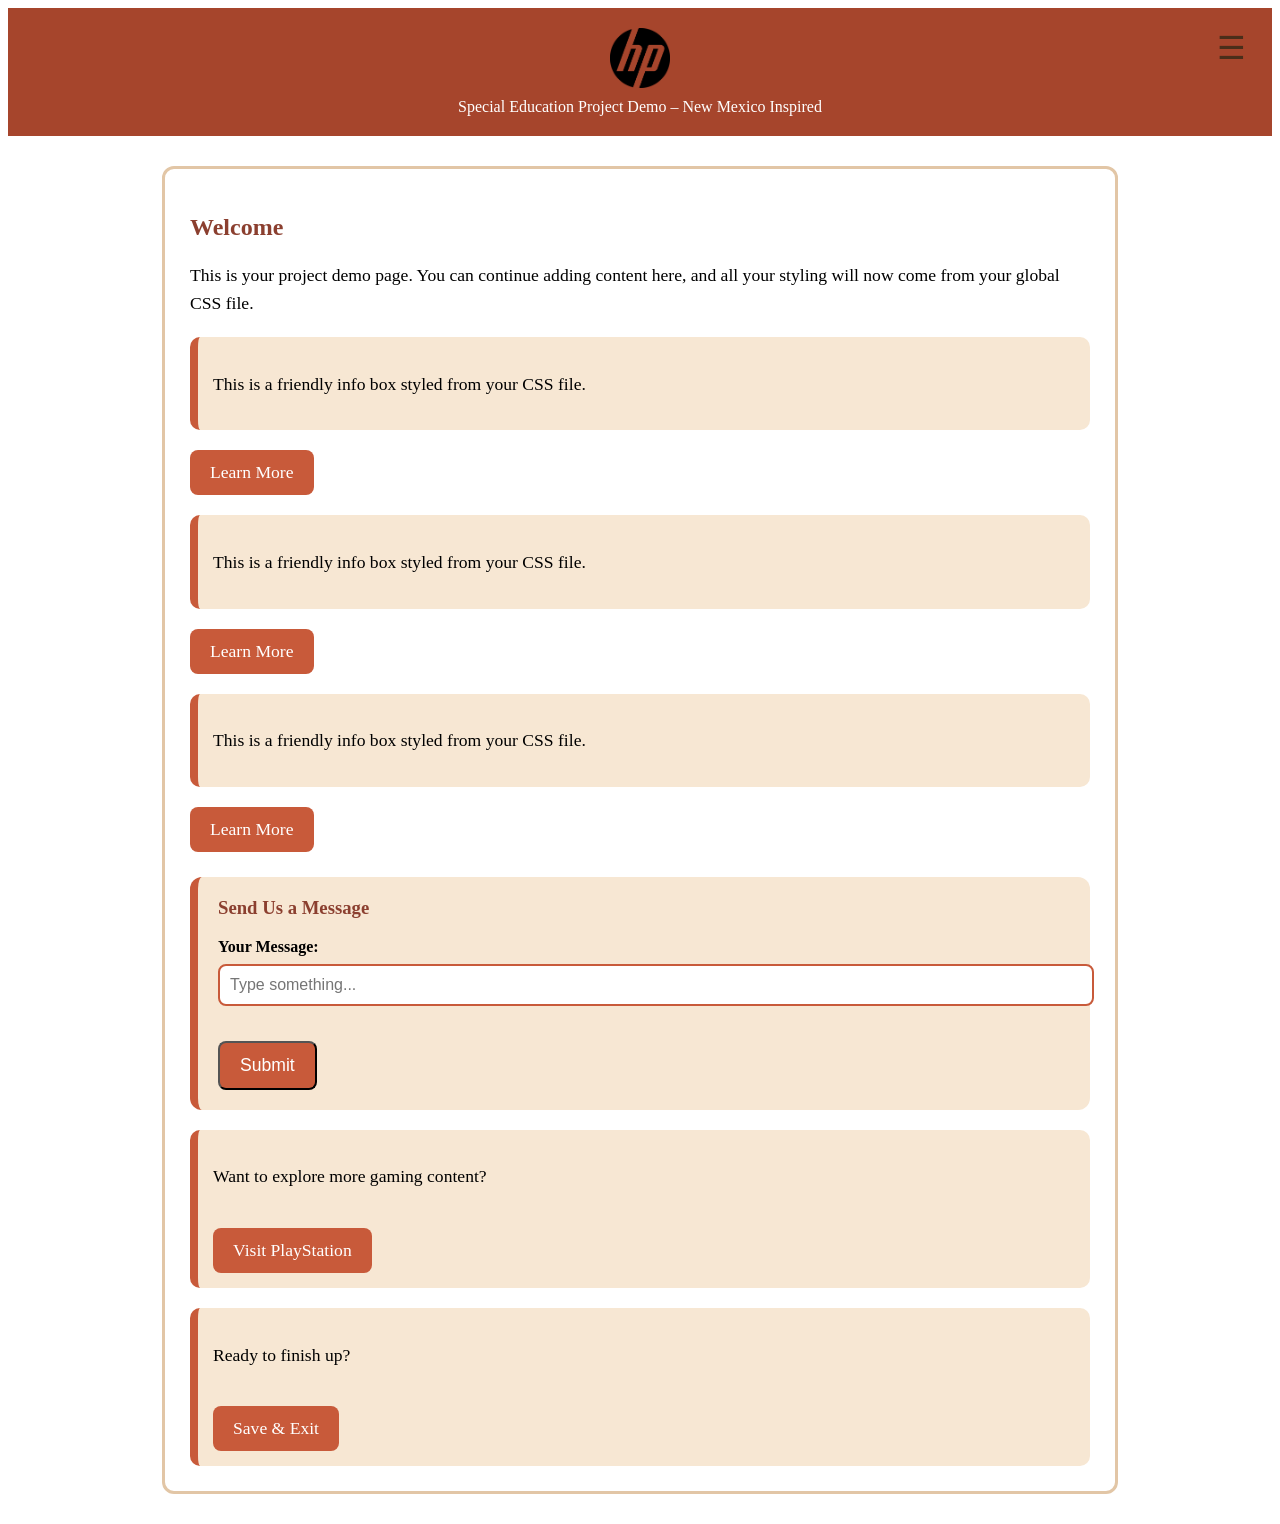
==== index.html @ 2f1bf40d "Testing" ====
<!DOCTYPE html>
<html lang="en">
<head>
    <meta charset="UTF-8">
    <meta name="viewport" content="width=device-width, initial-scale=1.0">
    <title>Special Education Project Demo</title>

    <!-- Link to your global design sheet -->
    <link rel="stylesheet" href="css/style.css">
</head>

<body>

    <header class="header-with-logo">
        <img src="images/hp.png" alt="Site Logo" class="logo">
        <span>Special Education Project Demo – New Mexico Inspired</span>

        <nav class="nav">
            <button class="hamburger" id="hamburger">☰</button>
            <ul class="nav-menu" id="nav-menu">
                <li><a href="#">Home</a></li>
                <li><a href="#">About</a></li>
                <li><a href="#">Resources</a></li>
                <li><a href="#">Contact</a></li>
            </ul>
        </nav>
    </header>

    <div class="nm-curve"></div>

    <div class="container">
        <h2>Welcome</h2>
        <p>
            This is your project demo page. You can continue adding content here,
            and all your styling will now come from your global CSS file.
        </p>

        <div class="friendly-box">
            <p>This is a friendly info box styled from your CSS file.</p>
        </div>

        <a href="#" class="button">Learn More</a>

        <div class="friendly-box">
            <p>This is a friendly info box styled from your CSS file.</p>
        </div>

        <a href="#" class="button">Learn More</a>

        <div class="friendly-box">
            <p>This is a friendly info box styled from your CSS file.</p>
        </div>

        <a href="#" class="button">Learn More</a>

        <div class="submit-box">
            <h3>Send Us a Message</h3>

            <form>
                <label for="userInput">Your Message:</label>
                <input type="text" id="userInput" name="userInput" placeholder="Type something...">

                <button type="submit" class="button">Submit</button>
            </form>
        </div>

        <div class="friendly-box">
            <p>Want to explore more gaming content?</p>
            <a href="https://www.playstation.com" class="button" target="_blank">
                Visit PlayStation
            </a>
        </div>

        <div class="friendly-box">
            <p>Ready to finish up?</p>
            <a href="exit.html" class="button">Save & Exit</a>
        </div>
    </div>

    <script>
        // JavaScript for hamburger menu toggle
        const hamburger = document.getElementById('hamburger');
        const navMenu = document.getElementById('nav-menu');

        hamburger.addEventListener('click', () => {
            navMenu.classList.toggle('active');
        });
    </script>
</body>
</html>
---- css/style.css ----
/* ===== Global ===== */
body {
    background: none;
}

/* ===== Decorative Curve ===== */
.nm-curve {
    background: none;
}

/* ===== Header ===== */
header {
    background-color: #a6452c;
    color: white;
    padding: 20px 0;
    text-align: center;
    position: relative;
}

/* Navigation */
.nav {
    position: absolute;
    top: 20px;
    right: 20px;
}

.hamburger {
    font-size: 2rem;
    background: none;
    border: none;
    cursor: pointer;
    color: #4a2e1a;
}

.nav-menu {
    display: none;
    list-style: none;
    margin: 0;
    padding: 10px;
    background: white;
    border: 2px solid #c85a3a;
    border-radius: 8px;
    position: absolute;
    right: 0;
    top: 40px;
}

.nav-menu li {
    margin: 10px 0;
}

.nav-menu a {
    text-decoration: none;
    color: #4a2e1a;
    font-weight: bold;
}

/* When active */
.nav-menu.active {
    display: block;
}

.logo {
    height: 60px;
    display: block;
    margin: 0 auto 10px auto;
}

/* ===== Layout ===== */
.container {
    max-width: 900px;
    margin: 30px auto;
    padding: 25px;
    background: #fff;
    border: 3px solid #e2c6a6;
    border-radius: 12px;
}

/* ===== Typography ===== */
h2 {
    color: #8b3f2f;
}

p {
    font-size: 1.1rem;
    line-height: 1.6;
}

/* ===== Components ===== */
.friendly-box {
    background: #f7e7d3;
    padding: 15px;
    border-radius: 10px;
    margin-top: 20px;
    border-left: 8px solid #c85a3a;
}

.button {
    display: inline-block;
    margin-top: 20px;
    padding: 12px 20px;
    background: #c85a3a;
    color: white;
    text-decoration: none;
    border-radius: 8px;
    font-size: 1.1rem;
}

.button:hover {
    background: #a6452c;
}

.submit-box {
    background: #f7e7d3;
    padding: 20px;
    border-radius: 12px;
    border-left: 8px solid #c85a3a;
    margin-top: 25px;
}

.submit-box h3 {
    margin-top: 0;
    color: #8b3f2f;
}

.submit-box label {
    display: block;
    margin-bottom: 8px;
    font-weight: bold;
}

.submit-box input[type="text"] {
    width: 100%;
    padding: 10px;
    border: 2px solid #c85a3a;
    border-radius: 8px;
    margin-bottom: 15px;
    font-size: 1rem;
}
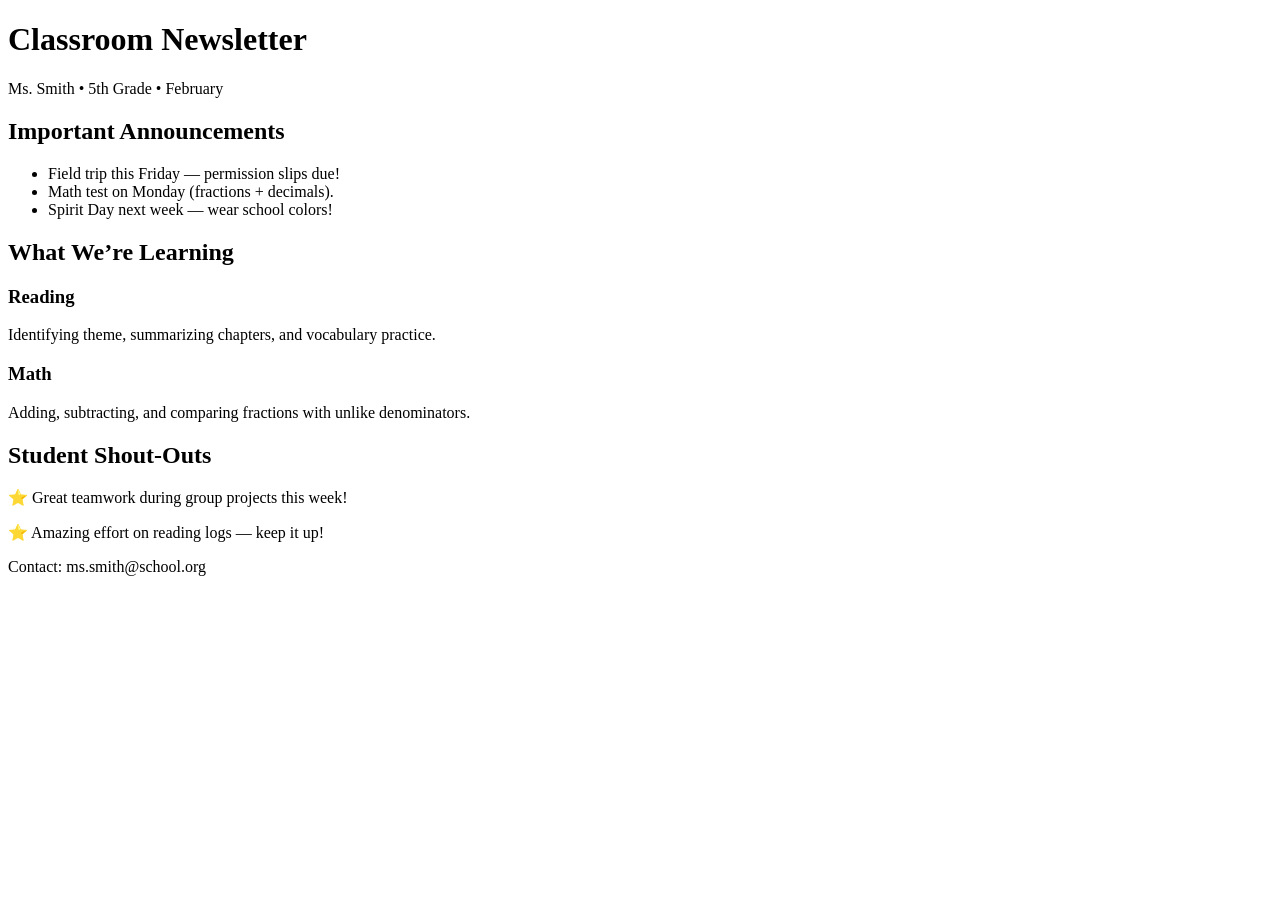
==== commit d9d86905: "Testing" ====
--- a/index.html
+++ b/index.html
@@ -1,90 +1,52 @@
 <!DOCTYPE html>
 <html lang="en">
 <head>
-    <meta charset="UTF-8">
-    <meta name="viewport" content="width=device-width, initial-scale=1.0">
-    <title>Special Education Project Demo</title>
-
-    <!-- Link to your global design sheet -->
-    <link rel="stylesheet" href="css/style.css">
+  <meta charset="UTF-8">
+  <title>Classroom Newsletter</title>
+  <link rel="stylesheet" href="newsletter.css">
 </head>
 
 <body>
+  <div class="newsletter">
 
-    <header class="header-with-logo">
-        <img src="images/hp.png" alt="Site Logo" class="logo">
-        <span>Special Education Project Demo – New Mexico Inspired</span>
-
-        <nav class="nav">
-            <button class="hamburger" id="hamburger">☰</button>
-            <ul class="nav-menu" id="nav-menu">
-                <li><a href="#">Home</a></li>
-                <li><a href="#">About</a></li>
-                <li><a href="#">Resources</a></li>
-                <li><a href="#">Contact</a></li>
-            </ul>
-        </nav>
+    <header class="header">
+      <h1>Classroom Newsletter</h1>
+      <p class="subtitle">Ms. Smith • 5th Grade • February</p>
     </header>
 
-    <div class="nm-curve"></div>
+    <section class="section highlight">
+      <h2>Important Announcements</h2>
+      <ul>
+        <li>Field trip this Friday — permission slips due!</li>
+        <li>Math test on Monday (fractions + decimals).</li>
+        <li>Spirit Day next week — wear school colors!</li>
+      </ul>
+    </section>
 
-    <div class="container">
-        <h2>Welcome</h2>
-        <p>
-            This is your project demo page. You can continue adding content here,
-            and all your styling will now come from your global CSS file.
-        </p>
+    <section class="section">
+      <h2>What We’re Learning</h2>
+      <div class="two-col">
+        <div>
+          <h3>Reading</h3>
+          <p>Identifying theme, summarizing chapters, and vocabulary practice.</p>
+        </div>
+        <div>
+          <h3>Math</h3>
+          <p>Adding, subtracting, and comparing fractions with unlike denominators.</p>
+        </div>
+      </div>
+    </section>
 
-        <div class="friendly-box">
-            <p>This is a friendly info box styled from your CSS file.</p>
-        </div>
+    <section class="section purple">
+      <h2>Student Shout‑Outs</h2>
+      <p>⭐ Great teamwork during group projects this week!</p>
+      <p>⭐ Amazing effort on reading logs — keep it up!</p>
+    </section>
 
-        <a href="#" class="button">Learn More</a>
+    <footer class="footer">
+      <p>Contact: ms.smith@school.org</p>
+    </footer>
 
-        <div class="friendly-box">
-            <p>This is a friendly info box styled from your CSS file.</p>
-        </div>
-
-        <a href="#" class="button">Learn More</a>
-
-        <div class="friendly-box">
-            <p>This is a friendly info box styled from your CSS file.</p>
-        </div>
-
-        <a href="#" class="button">Learn More</a>
-
-        <div class="submit-box">
-            <h3>Send Us a Message</h3>
-
-            <form>
-                <label for="userInput">Your Message:</label>
-                <input type="text" id="userInput" name="userInput" placeholder="Type something...">
-
-                <button type="submit" class="button">Submit</button>
-            </form>
-        </div>
-
-        <div class="friendly-box">
-            <p>Want to explore more gaming content?</p>
-            <a href="https://www.playstation.com" class="button" target="_blank">
-                Visit PlayStation
-            </a>
-        </div>
-
-        <div class="friendly-box">
-            <p>Ready to finish up?</p>
-            <a href="exit.html" class="button">Save & Exit</a>
-        </div>
-    </div>
-
-    <script>
-        // JavaScript for hamburger menu toggle
-        const hamburger = document.getElementById('hamburger');
-        const navMenu = document.getElementById('nav-menu');
-
-        hamburger.addEventListener('click', () => {
-            navMenu.classList.toggle('active');
-        });
-    </script>
+  </div>
 </body>
 </html>
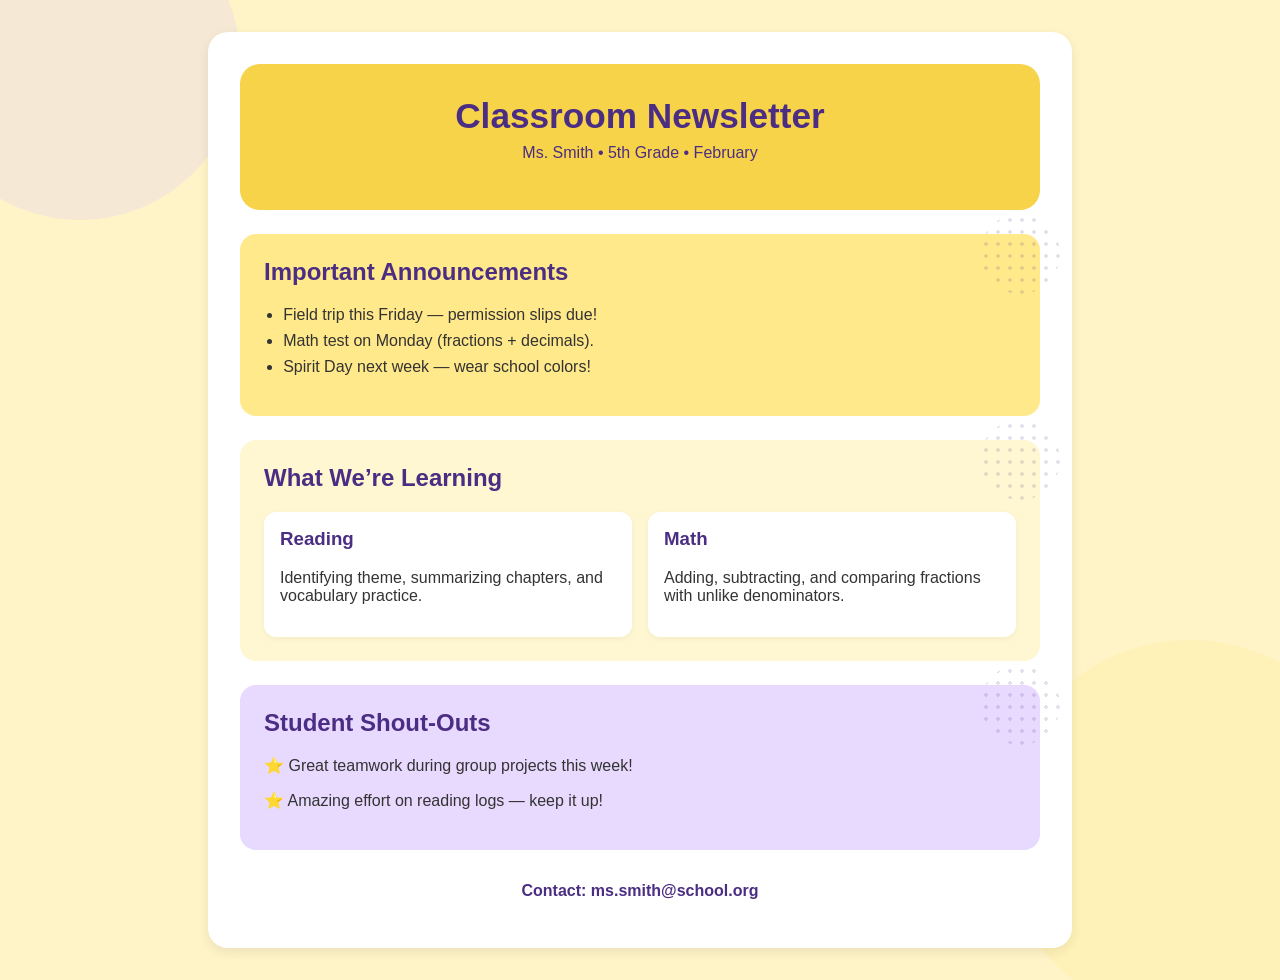
==== commit 13c429af: "Update index.html" ====
--- a/index.html
+++ b/index.html
@@ -3,7 +3,7 @@
 <head>
   <meta charset="UTF-8">
   <title>Classroom Newsletter</title>
-  <link rel="stylesheet" href="newsletter.css">
+  <link rel="stylesheet" href="css/newsletter.css">
 </head>
 
 <body>
--- a/css/newsletter.css
+++ b/css/newsletter.css
@@ -0,0 +1,179 @@
+/* --------------------------------------------------
+   PAGE BACKGROUND (Canva-style pastel yellow)
+-------------------------------------------------- */
+html {
+  background: #fff4c7; /* soft pastel yellow */
+}
+
+body {
+  background: transparent;
+  margin: 0;
+  font-family: "Poppins", Arial, sans-serif;
+  color: #333;
+}
+
+/* --------------------------------------------------
+   DECORATIVE CANVA-STYLE SHAPES
+-------------------------------------------------- */
+
+/* Soft circles behind the page */
+html::before,
+html::after {
+  content: "";
+  position: fixed;
+  z-index: -1;
+  border-radius: 50%;
+  opacity: 0.25;
+}
+
+/* Top-left purple circle */
+html::before {
+  width: 320px;
+  height: 320px;
+  background: #d8c4ff;
+  top: -100px;
+  left: -80px;
+}
+
+/* Bottom-right yellow circle */
+html::after {
+  width: 380px;
+  height: 380px;
+  background: #ffe98a;
+  bottom: -120px;
+  right: -100px;
+}
+
+/* --------------------------------------------------
+   NEWSLETTER CONTAINER
+-------------------------------------------------- */
+.newsletter {
+  max-width: 800px;
+  margin: 2rem auto;
+  background: white;
+  padding: 2rem;
+  border-radius: 20px;
+  box-shadow: 0 4px 12px rgba(0,0,0,0.08);
+}
+
+/* --------------------------------------------------
+   HEADER WITH WAVY BOTTOM
+-------------------------------------------------- */
+.header {
+  text-align: center;
+  background: #f7d34a;
+  padding: 2rem 1rem;
+  border-radius: 20px;
+  margin-bottom: 1.5rem;
+  position: relative;
+  overflow: hidden;
+}
+
+/* Wavy bottom edge */
+.header::after {
+  content: "";
+  position: absolute;
+  bottom: -20px;
+  left: 0;
+  width: 100%;
+  height: 60px;
+  background: #f7d34a;
+  border-bottom-left-radius: 50% 40px;
+  border-bottom-right-radius: 50% 40px;
+}
+
+.header h1 {
+  margin: 0;
+  font-size: 2.2rem;
+  color: #4b2e83;
+  font-weight: 700;
+}
+
+.subtitle {
+  margin-top: 0.5rem;
+  font-size: 1rem;
+  color: #4b2e83;
+}
+
+/* --------------------------------------------------
+   SECTIONS
+-------------------------------------------------- */
+.section {
+  background: #fff7d1;
+  padding: 1.5rem;
+  border-radius: 16px;
+  margin-bottom: 1.5rem;
+  position: relative; /* needed for dotted accents */
+}
+
+.section h2 {
+  margin-top: 0;
+  color: #4b2e83;
+  font-size: 1.5rem;
+  font-weight: 700;
+}
+
+.section ul {
+  padding-left: 1.2rem;
+}
+
+.section li {
+  margin-bottom: 0.5rem;
+}
+
+/* Purple section */
+.section.purple {
+  background: #e8d9ff;
+}
+
+/* Highlight yellow section */
+.section.highlight {
+  background: #ffe98a;
+}
+
+/* --------------------------------------------------
+   DOTTED ACCENTS (Canva-style)
+-------------------------------------------------- */
+.section::before {
+  content: "";
+  position: absolute;
+  width: 80px;
+  height: 80px;
+  background-image: radial-gradient(#4b2e83 2px, transparent 2px);
+  background-size: 12px 12px;
+  opacity: 0.15;
+  top: -20px;
+  right: -20px;
+  border-radius: 50%;
+}
+
+/* --------------------------------------------------
+   TWO-COLUMN LAYOUT
+-------------------------------------------------- */
+.two-col {
+  display: flex;
+  gap: 1rem;
+}
+
+.two-col div {
+  flex: 1;
+  background: white;
+  padding: 1rem;
+  border-radius: 12px;
+  box-shadow: 0 2px 6px rgba(0,0,0,0.05);
+}
+
+.two-col h3 {
+  margin-top: 0;
+  color: #4b2e83;
+}
+
+/* --------------------------------------------------
+   FOOTER
+-------------------------------------------------- */
+.footer {
+  text-align: center;
+  margin-top: 2rem;
+  color: #4b2e83;
+  font-weight: 600;
+}
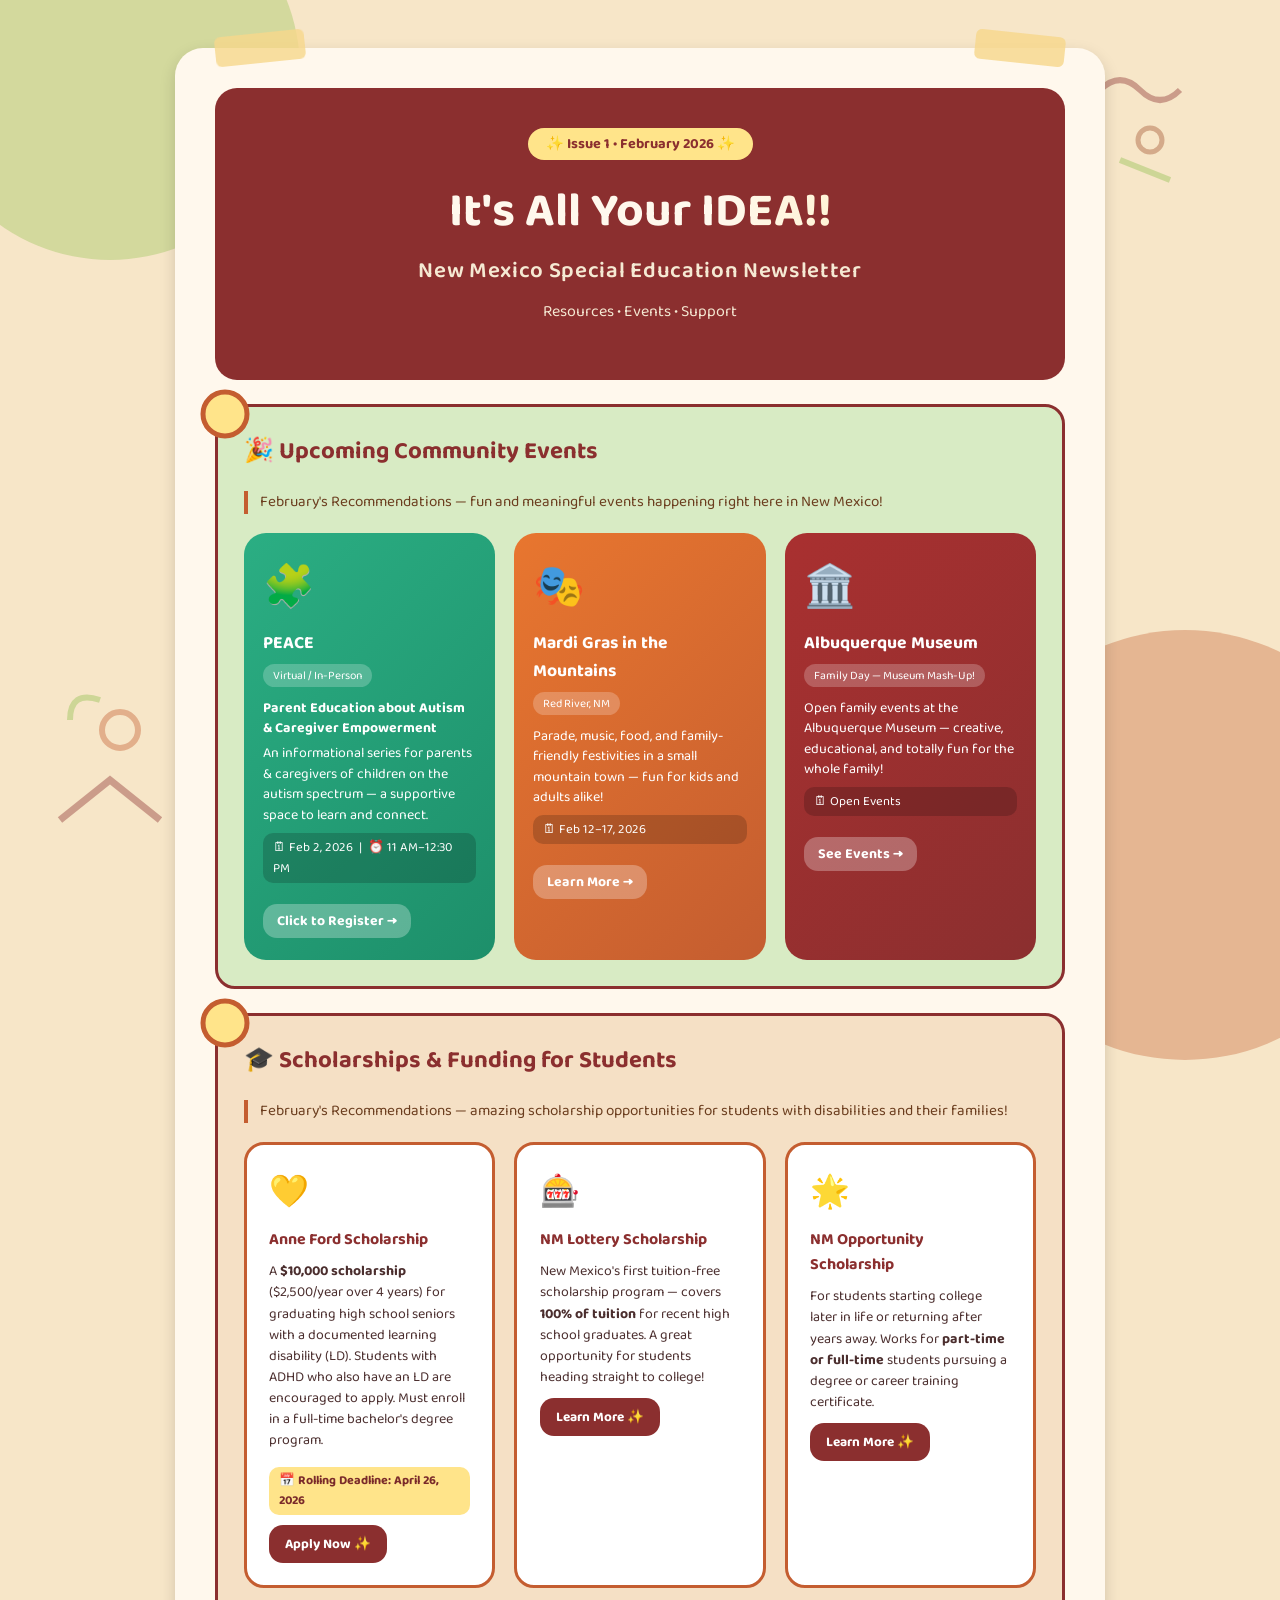
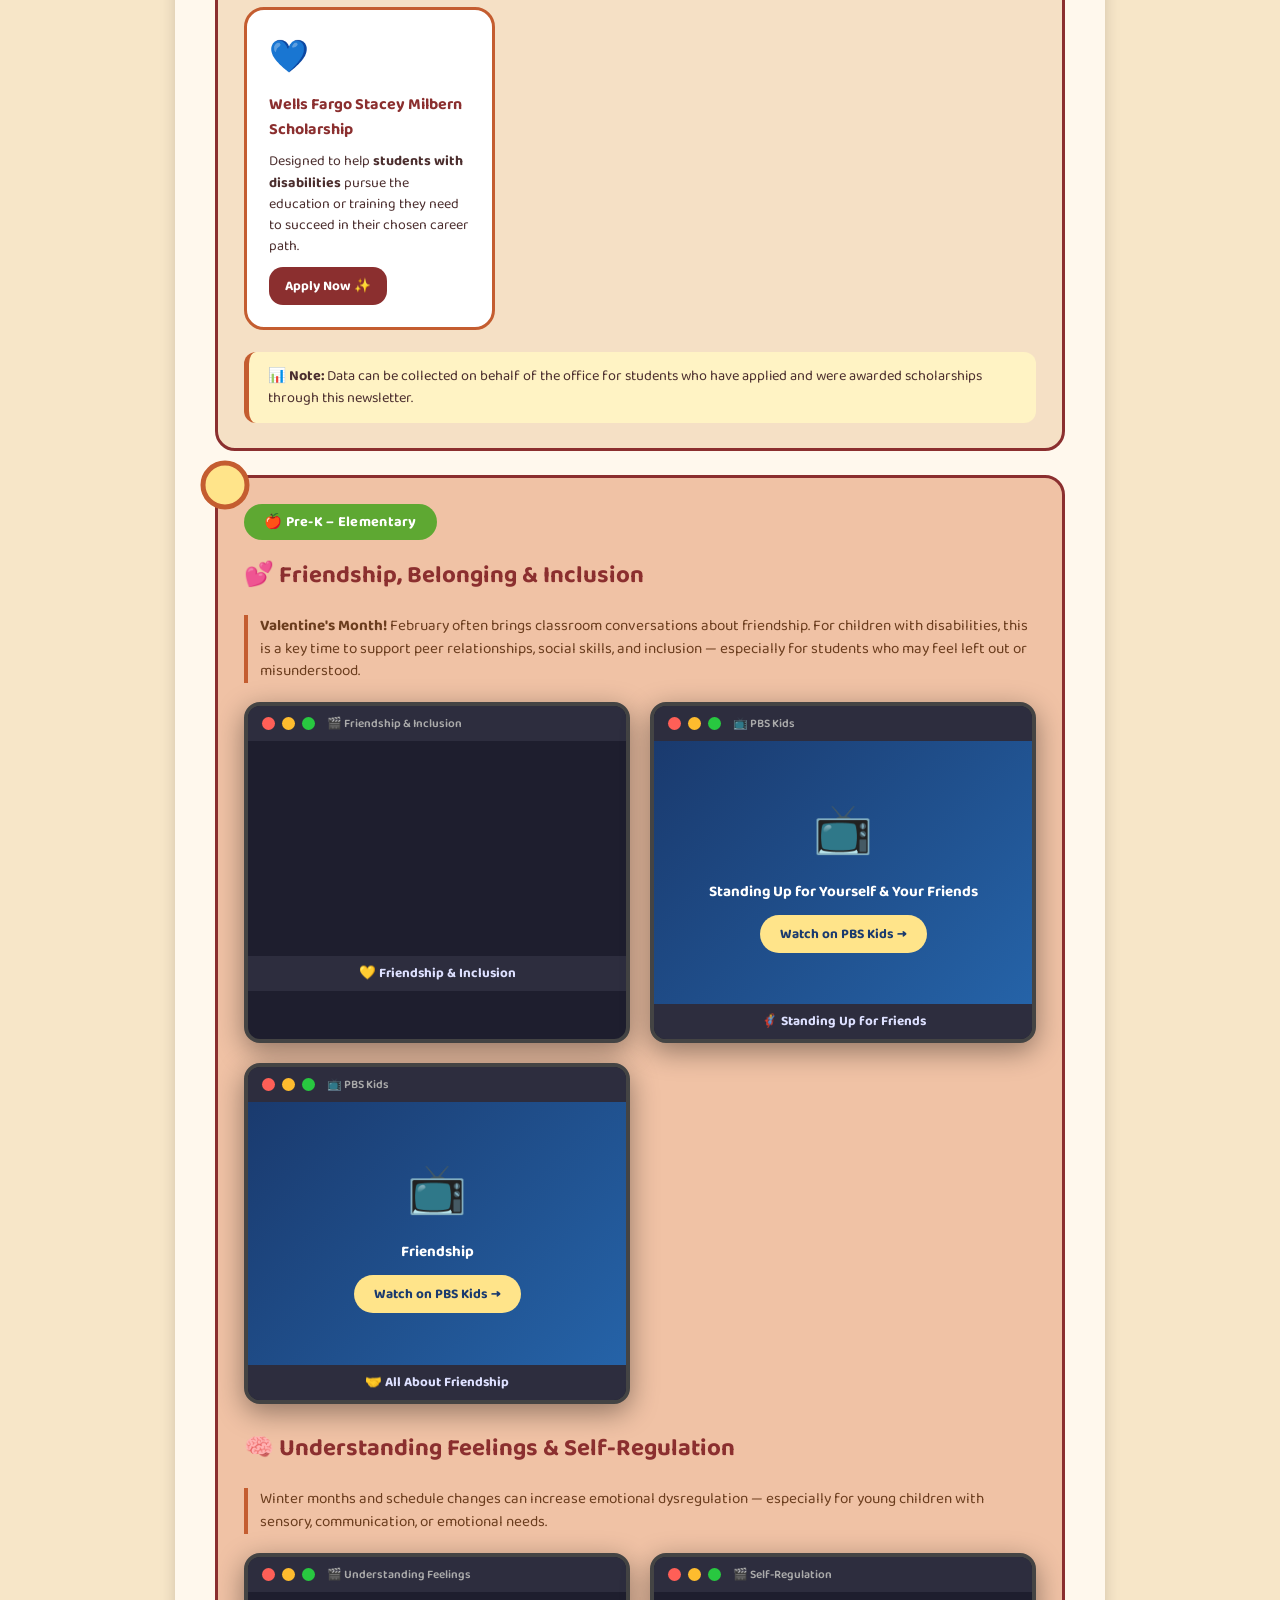
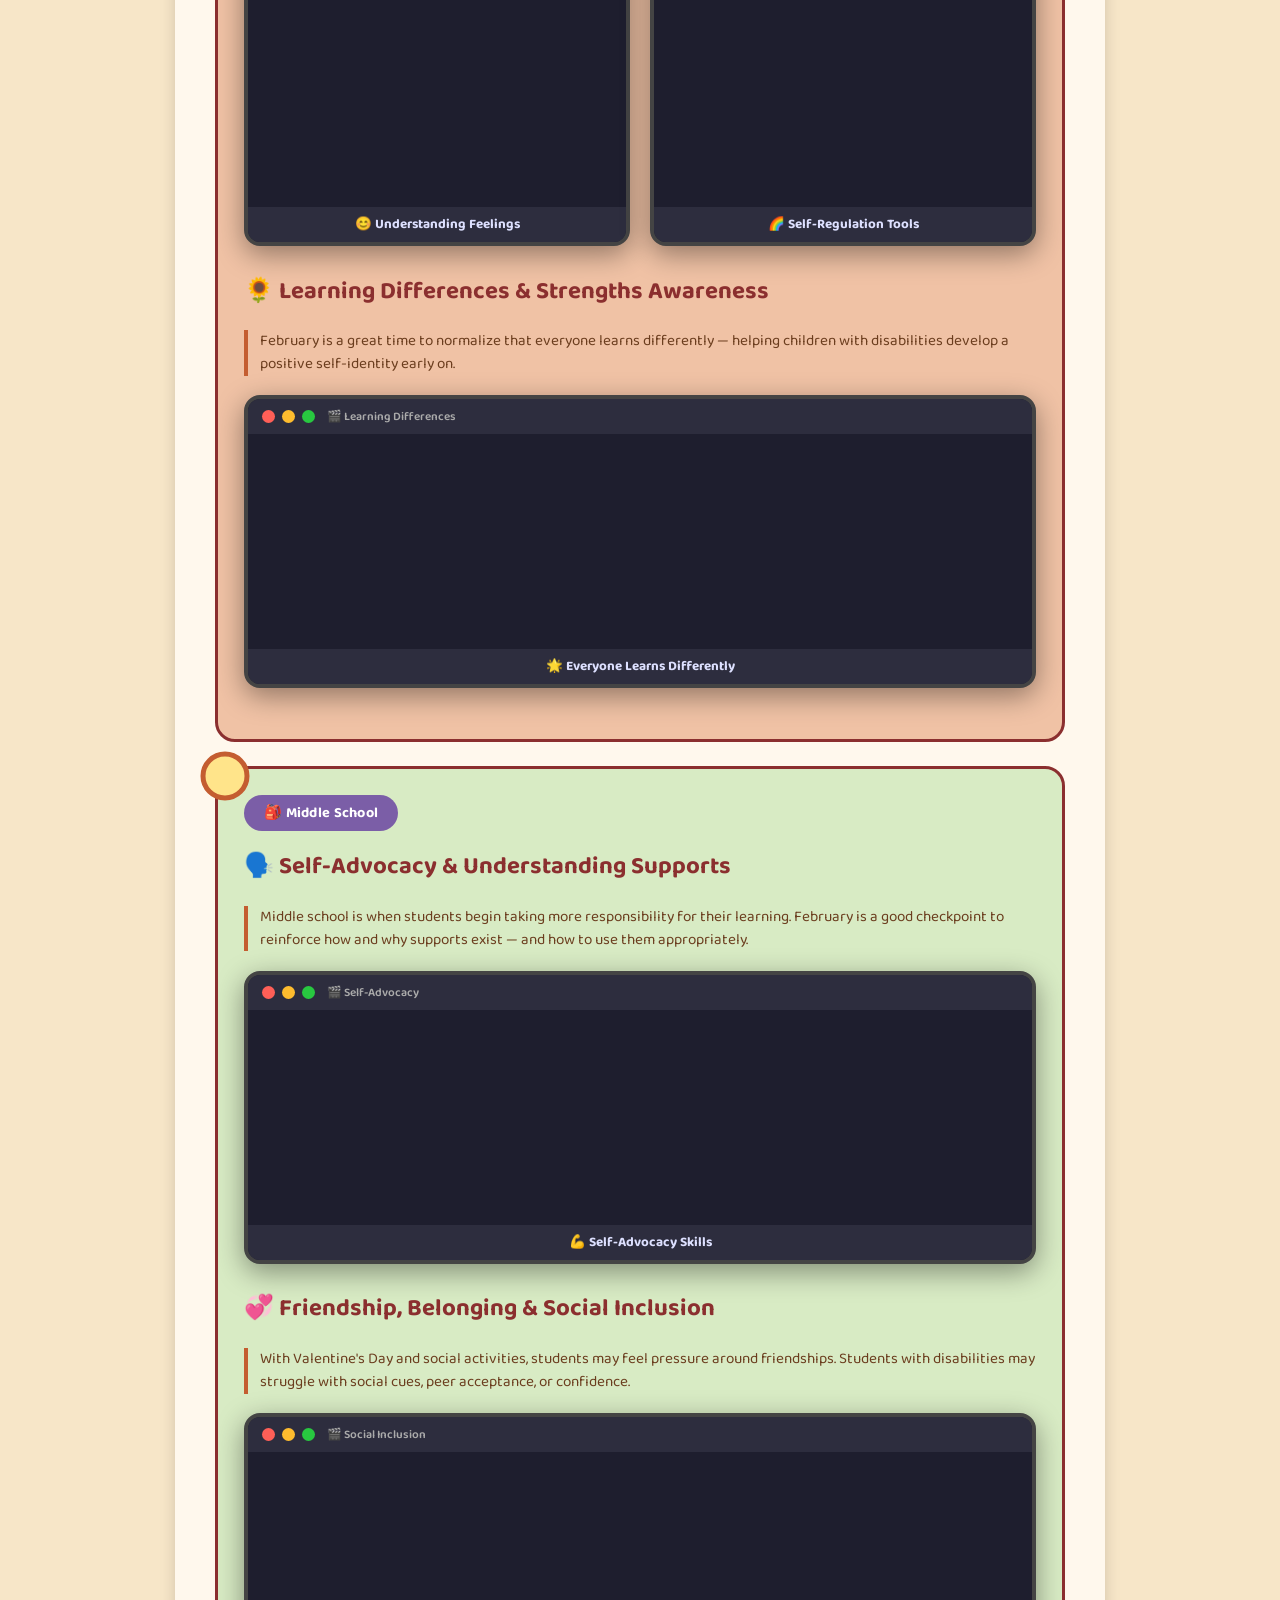
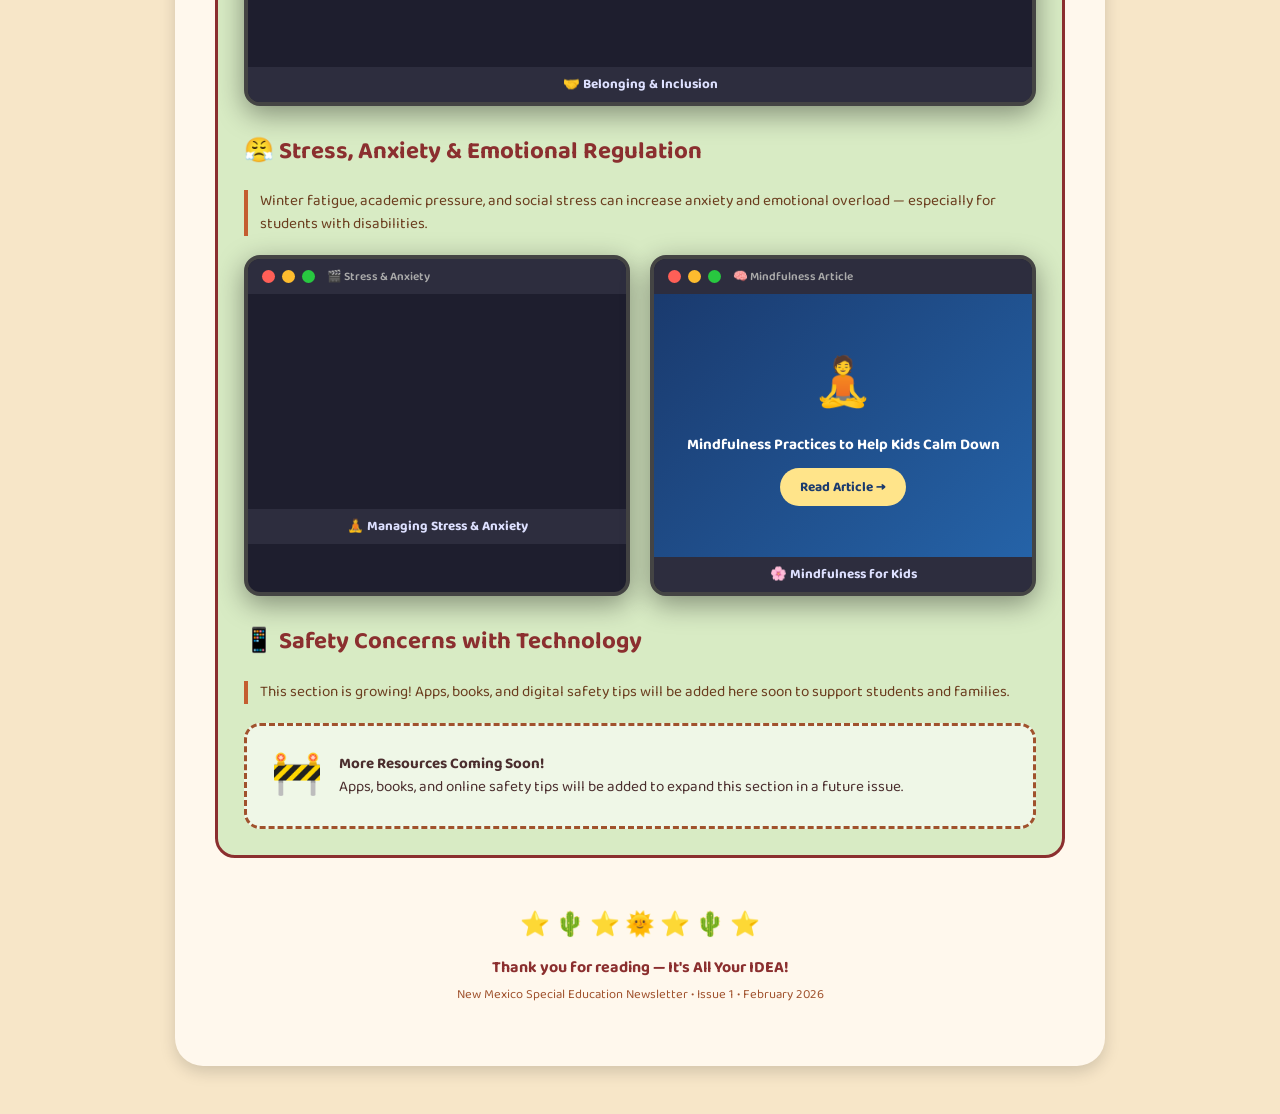
==== commit 2b760024: "Saved Files For WebPage" ====
--- a/index.html
+++ b/index.html
@@ -1,52 +1,359 @@
 <!DOCTYPE html>
 <html lang="en">
 <head>
-  <meta charset="UTF-8">
-  <title>Classroom Newsletter</title>
-  <link rel="stylesheet" href="css/newsletter.css">
+  <meta charset="UTF-8" />
+  <meta name="viewport" content="width=device-width, initial-scale=1.0" />
+  <title>It's All Your IDEA!!</title>
+  <link rel="stylesheet" href="css/newsletter.css" />
+  <link href="https://fonts.googleapis.com/css2?family=Baloo+2:wght@400;600;700&display=swap" rel="stylesheet">
 </head>
-
 <body>
+
+  <div class="bg-decor"></div>
+  <div class="stars-container" id="starsContainer"></div>
+
   <div class="newsletter">
 
-    <header class="header">
-      <h1>Classroom Newsletter</h1>
-      <p class="subtitle">Ms. Smith • 5th Grade • February</p>
-    </header>
-
-    <section class="section highlight">
-      <h2>Important Announcements</h2>
-      <ul>
-        <li>Field trip this Friday — permission slips due!</li>
-        <li>Math test on Monday (fractions + decimals).</li>
-        <li>Spirit Day next week — wear school colors!</li>
-      </ul>
-    </section>
-
-    <section class="section">
-      <h2>What We’re Learning</h2>
-      <div class="two-col">
+    <!-- ══════════════ HEADER ══════════════ -->
+    <div class="header">
+      <div class="header-badge">✨ Issue 1 • February 2026 ✨</div>
+      <h1 class="shimmer-text">It's All Your IDEA!!</h1>
+      <p class="header-sub-title">New Mexico Special Education Newsletter</p>
+      <p class="subtitle">Resources • Events • Support</p>
+    </div>
+
+    <!-- ══════════════ COMMUNITY EVENTS ══════════════ -->
+    <div class="section purple animate-in">
+      <h2>🎉 Upcoming Community Events</h2>
+      <p class="section-intro">
+        February's Recommendations — fun and meaningful events happening right here in New Mexico!
+      </p>
+
+      <div class="event-cards">
+
+        <a href="https://www.nmfinder.org/events" target="_blank" class="event-card card-teal">
+          <span class="event-emoji">🧩</span>
+          <h3>PEACE</h3>
+          <span class="event-tag">Virtual / In-Person</span>
+          <p><strong>Parent Education about Autism &amp; Caregiver Empowerment</strong></p>
+          <p>An informational series for parents &amp; caregivers of children on the autism spectrum — a supportive space to learn and connect.</p>
+          <div class="event-meta">🗓 Feb 2, 2026 &nbsp;|&nbsp; ⏰ 11 AM–12:30 PM</div>
+          <div class="event-cta">Click to Register →</div>
+        </a>
+
+        <a href="https://redriver.org/events/mardi-gras-in-the-mountains/" target="_blank" class="event-card card-orange">
+          <span class="event-emoji">🎭</span>
+          <h3>Mardi Gras in the Mountains</h3>
+          <span class="event-tag">Red River, NM</span>
+          <p>Parade, music, food, and family-friendly festivities in a small mountain town — fun for kids and adults alike!</p>
+          <div class="event-meta">🗓 Feb 12–17, 2026</div>
+          <div class="event-cta">Learn More →</div>
+        </a>
+
+        <a href="https://www.cabq.gov/artsculture/albuquerque-museum/events/museum-events/family-day-museum-mash-up" target="_blank" class="event-card card-maroon">
+          <span class="event-emoji">🏛️</span>
+          <h3>Albuquerque Museum</h3>
+          <span class="event-tag">Family Day — Museum Mash-Up!</span>
+          <p>Open family events at the Albuquerque Museum — creative, educational, and totally fun for the whole family!</p>
+          <div class="event-meta">🗓 Open Events</div>
+          <div class="event-cta">See Events →</div>
+        </a>
+
+      </div>
+    </div>
+
+    <!-- ══════════════ SCHOLARSHIPS ══════════════ -->
+    <div class="section animate-in">
+      <h2>🎓 Scholarships &amp; Funding for Students</h2>
+      <p class="section-intro">
+        February's Recommendations — amazing scholarship opportunities for students with disabilities and their families!
+      </p>
+
+      <div class="scholarship-grid">
+
+        <div class="scholarship-card">
+          <div class="s-icon">💛</div>
+          <h3>Anne Ford Scholarship</h3>
+          <p>A <strong>$10,000 scholarship</strong> ($2,500/year over 4 years) for graduating high school seniors with a documented learning disability (LD). Students with ADHD who also have an LD are encouraged to apply. Must enroll in a full-time bachelor's degree program.</p>
+          <div class="deadline">📅 Rolling Deadline: April 26, 2026</div>
+          <a href="https://ncld.org/scholarships-awards/anne-ford-scholarship/" target="_blank" class="s-btn">Apply Now ✨</a>
+        </div>
+
+        <div class="scholarship-card">
+          <div class="s-icon">🎰</div>
+          <h3>NM Lottery Scholarship</h3>
+          <p>New Mexico's first tuition-free scholarship program — covers <strong>100% of tuition</strong> for recent high school graduates. A great opportunity for students heading straight to college!</p>
+          <a href="https://www.reachhighernm.com/recent-high-school-graduate/" target="_blank" class="s-btn">Learn More ✨</a>
+        </div>
+
+        <div class="scholarship-card">
+          <div class="s-icon">🌟</div>
+          <h3>NM Opportunity Scholarship</h3>
+          <p>For students starting college later in life or returning after years away. Works for <strong>part-time or full-time</strong> students pursuing a degree or career training certificate.</p>
+          <a href="https://www.reachhighernm.com/returning-students/" target="_blank" class="s-btn">Learn More ✨</a>
+        </div>
+
+        <div class="scholarship-card">
+          <div class="s-icon">💙</div>
+          <h3>Wells Fargo Stacey Milbern Scholarship</h3>
+          <p>Designed to help <strong>students with disabilities</strong> pursue the education or training they need to succeed in their chosen career path.</p>
+          <a href="https://www.scholarships.com/scholarships/wells-fargo-stacey-milbern-scholarship" target="_blank" class="s-btn">Apply Now ✨</a>
+        </div>
+
+      </div>
+
+      <div class="info-note">
+        📊 <strong>Note:</strong> Data can be collected on behalf of the office for students who have applied and were awarded scholarships through this newsletter.
+      </div>
+    </div>
+
+    <!-- ══════════════ PRE-K – ELEMENTARY ══════════════ -->
+    <div class="section highlight animate-in">
+      <div class="grade-badge badge-green">🍎 Pre-K – Elementary</div>
+
+      <!-- Topic 1 -->
+      <h2>💕 Friendship, Belonging &amp; Inclusion</h2>
+      <p class="section-intro">
+        <strong>Valentine's Month!</strong> February often brings classroom conversations about friendship. For children with disabilities, this is a key time to support peer relationships, social skills, and inclusion — especially for students who may feel left out or misunderstood.
+      </p>
+
+      <div class="video-grid">
+
+        <div class="video-window wobble-hover">
+          <div class="video-top-bar">
+            <span class="dot dot-red"></span>
+            <span class="dot dot-yellow"></span>
+            <span class="dot dot-green"></span>
+            <span class="video-label">🎬 Friendship &amp; Inclusion</span>
+          </div>
+          <iframe
+            src="https://www.youtube.com/embed/rvL4clmNQXQ"
+            title="Friendship and Inclusion"
+            allowfullscreen loading="lazy">
+          </iframe>
+          <div class="video-caption">💛 Friendship &amp; Inclusion</div>
+        </div>
+
+        <div class="video-window wobble-hover">
+          <div class="video-top-bar">
+            <span class="dot dot-red"></span>
+            <span class="dot dot-yellow"></span>
+            <span class="dot dot-green"></span>
+            <span class="video-label">📺 PBS Kids</span>
+          </div>
+          <div class="pbs-card">
+            <div class="pbs-big-icon">📺</div>
+            <p><strong>Standing Up for Yourself &amp; Your Friends</strong></p>
+            <a href="https://www.pbs.org/video/standing-up-for-yourself-and-your-friends-zve4ma/"
+               target="_blank" class="pbs-link-btn">Watch on PBS Kids →</a>
+          </div>
+          <div class="video-caption">🦸 Standing Up for Friends</div>
+        </div>
+
+        <div class="video-window wobble-hover">
+          <div class="video-top-bar">
+            <span class="dot dot-red"></span>
+            <span class="dot dot-yellow"></span>
+            <span class="dot dot-green"></span>
+            <span class="video-label">📺 PBS Kids</span>
+          </div>
+          <div class="pbs-card">
+            <div class="pbs-big-icon">📺</div>
+            <p><strong>Friendship</strong></p>
+            <a href="https://www.pbs.org/video/friendship-hpdtp3/"
+               target="_blank" class="pbs-link-btn">Watch on PBS Kids →</a>
+          </div>
+          <div class="video-caption">🤝 All About Friendship</div>
+        </div>
+
+      </div>
+
+      <!-- Topic 2 -->
+      <h2>🧠 Understanding Feelings &amp; Self-Regulation</h2>
+      <p class="section-intro">
+        Winter months and schedule changes can increase emotional dysregulation — especially for young children with sensory, communication, or emotional needs.
+      </p>
+
+      <div class="video-grid">
+
+        <div class="video-window wobble-hover">
+          <div class="video-top-bar">
+            <span class="dot dot-red"></span>
+            <span class="dot dot-yellow"></span>
+            <span class="dot dot-green"></span>
+            <span class="video-label">🎬 Understanding Feelings</span>
+          </div>
+          <iframe
+            src="https://www.youtube.com/embed/ZxfJicfyCdg"
+            title="Understanding Feelings"
+            allowfullscreen loading="lazy">
+          </iframe>
+          <div class="video-caption">😊 Understanding Feelings</div>
+        </div>
+
+        <div class="video-window wobble-hover">
+          <div class="video-top-bar">
+            <span class="dot dot-red"></span>
+            <span class="dot dot-yellow"></span>
+            <span class="dot dot-green"></span>
+            <span class="video-label">🎬 Self-Regulation</span>
+          </div>
+          <iframe
+            src="https://www.youtube.com/embed/bRkILioT_NA"
+            title="Self-Regulation"
+            allowfullscreen loading="lazy">
+          </iframe>
+          <div class="video-caption">🌈 Self-Regulation Tools</div>
+        </div>
+
+      </div>
+
+      <!-- Topic 3 -->
+      <h2>🌻 Learning Differences &amp; Strengths Awareness</h2>
+      <p class="section-intro">
+        February is a great time to normalize that everyone learns differently — helping children with disabilities develop a positive self-identity early on.
+      </p>
+
+      <div class="video-grid">
+
+        <div class="video-window wobble-hover">
+          <div class="video-top-bar">
+            <span class="dot dot-red"></span>
+            <span class="dot dot-yellow"></span>
+            <span class="dot dot-green"></span>
+            <span class="video-label">🎬 Learning Differences</span>
+          </div>
+          <iframe
+            src="https://www.youtube.com/embed/uSrA2c46l_U"
+            title="Learning Differences and Strengths"
+            allowfullscreen loading="lazy">
+          </iframe>
+          <div class="video-caption">🌟 Everyone Learns Differently</div>
+        </div>
+
+      </div>
+    </div>
+
+    <!-- ══════════════ MIDDLE SCHOOL ══════════════ -->
+    <div class="section purple animate-in">
+      <div class="grade-badge badge-purple">🎒 Middle School</div>
+
+      <!-- Topic 1 -->
+      <h2>🗣️ Self-Advocacy &amp; Understanding Supports</h2>
+      <p class="section-intro">
+        Middle school is when students begin taking more responsibility for their learning. February is a good checkpoint to reinforce how and why supports exist — and how to use them appropriately.
+      </p>
+
+      <div class="video-grid">
+
+        <div class="video-window wobble-hover">
+          <div class="video-top-bar">
+            <span class="dot dot-red"></span>
+            <span class="dot dot-yellow"></span>
+            <span class="dot dot-green"></span>
+            <span class="video-label">🎬 Self-Advocacy</span>
+          </div>
+          <iframe
+            src="https://www.youtube.com/embed/DJYpe2DOMzk"
+            title="Self-Advocacy"
+            allowfullscreen loading="lazy">
+          </iframe>
+          <div class="video-caption">💪 Self-Advocacy Skills</div>
+        </div>
+
+      </div>
+
+      <!-- Topic 2 -->
+      <h2>💞 Friendship, Belonging &amp; Social Inclusion</h2>
+      <p class="section-intro">
+        With Valentine's Day and social activities, students may feel pressure around friendships. Students with disabilities may struggle with social cues, peer acceptance, or confidence.
+      </p>
+
+      <div class="video-grid">
+
+        <div class="video-window wobble-hover">
+          <div class="video-top-bar">
+            <span class="dot dot-red"></span>
+            <span class="dot dot-yellow"></span>
+            <span class="dot dot-green"></span>
+            <span class="video-label">🎬 Social Inclusion</span>
+          </div>
+          <iframe
+            src="https://www.youtube.com/embed/vRv7GAkfj4w"
+            title="Friendship and Social Inclusion"
+            allowfullscreen loading="lazy">
+          </iframe>
+          <div class="video-caption">🤝 Belonging &amp; Inclusion</div>
+        </div>
+
+      </div>
+
+      <!-- Topic 3 -->
+      <h2>😤 Stress, Anxiety &amp; Emotional Regulation</h2>
+      <p class="section-intro">
+        Winter fatigue, academic pressure, and social stress can increase anxiety and emotional overload — especially for students with disabilities.
+      </p>
+
+      <div class="video-grid">
+
+        <div class="video-window wobble-hover">
+          <div class="video-top-bar">
+            <span class="dot dot-red"></span>
+            <span class="dot dot-yellow"></span>
+            <span class="dot dot-green"></span>
+            <span class="video-label">🎬 Stress &amp; Anxiety</span>
+          </div>
+          <iframe
+            src="https://www.youtube.com/embed/jGMjqIIMxNA"
+            title="Stress and Anxiety"
+            allowfullscreen loading="lazy">
+          </iframe>
+          <div class="video-caption">🧘 Managing Stress &amp; Anxiety</div>
+        </div>
+
+        <div class="video-window wobble-hover">
+          <div class="video-top-bar">
+            <span class="dot dot-red"></span>
+            <span class="dot dot-yellow"></span>
+            <span class="dot dot-green"></span>
+            <span class="video-label">🧠 Mindfulness Article</span>
+          </div>
+          <div class="pbs-card">
+            <div class="pbs-big-icon">🧘</div>
+            <p><strong>Mindfulness Practices to Help Kids Calm Down</strong></p>
+            <a href="https://leftbrainbuddha.com/mindfulness-practices-to-help-kids-calm-down/"
+               target="_blank" class="pbs-link-btn">Read Article →</a>
+          </div>
+          <div class="video-caption">🌸 Mindfulness for Kids</div>
+        </div>
+
+      </div>
+
+      <!-- Topic 4 -->
+      <h2>📱 Safety Concerns with Technology</h2>
+      <p class="section-intro">
+        This section is growing! Apps, books, and digital safety tips will be added here soon to support students and families.
+      </p>
+
+      <div class="coming-soon">
+        <span class="coming-soon-icon">🚧</span>
         <div>
-          <h3>Reading</h3>
-          <p>Identifying theme, summarizing chapters, and vocabulary practice.</p>
-        </div>
-        <div>
-          <h3>Math</h3>
-          <p>Adding, subtracting, and comparing fractions with unlike denominators.</p>
-        </div>
-      </div>
-    </section>
-
-    <section class="section purple">
-      <h2>Student Shout‑Outs</h2>
-      <p>⭐ Great teamwork during group projects this week!</p>
-      <p>⭐ Amazing effort on reading logs — keep it up!</p>
-    </section>
-
-    <footer class="footer">
-      <p>Contact: ms.smith@school.org</p>
-    </footer>
-
-  </div>
+          <strong>More Resources Coming Soon!</strong><br>
+          Apps, books, and online safety tips will be added to expand this section in a future issue.
+        </div>
+      </div>
+
+    </div>
+
+    <!-- ══════════════ FOOTER ══════════════ -->
+    <div class="footer">
+      <div class="footer-stars">⭐ 🌵 ⭐ 🌞 ⭐ 🌵 ⭐</div>
+      <p>Thank you for reading — It's All Your IDEA!</p>
+      <p class="footer-sub">New Mexico Special Education Newsletter • Issue 1 • February 2026</p>
+    </div>
+
+  </div><!-- /.newsletter -->
+
+  <script src="js/newsletter.js"></script>
 </body>
-</html>+</html>
--- a/css/newsletter.css
+++ b/css/newsletter.css
@@ -1,179 +1,742 @@
-/* --------------------------------------------------
-   PAGE BACKGROUND (Canva-style pastel yellow)
--------------------------------------------------- */
+/* ============================================================
+   NEWSLETTER.CSS
+   NM Special Education — Issue 1, February 2026
+   Original styles PRESERVED + fun animations added
+============================================================ */
+
 html {
-  background: #fff4c7; /* soft pastel yellow */
+  background: #F7E6C8;
 }
 
 body {
-  background: transparent;
   margin: 0;
-  font-family: "Poppins", Arial, sans-serif;
-  color: #333;
-}
-
-/* --------------------------------------------------
-   DECORATIVE CANVA-STYLE SHAPES
--------------------------------------------------- */
-
-/* Soft circles behind the page */
-html::before,
-html::after {
-  content: "";
+  font-family: "Baloo 2", Arial, sans-serif;
+  color: #4B2E2E;
+  overflow-x: hidden;
+}
+
+/* ============================================================
+   FLOATING STARS CONTAINER (filled by JS)
+============================================================ */
+.stars-container {
   position: fixed;
-  z-index: -1;
-  border-radius: 50%;
-  opacity: 0.25;
-}
-
-/* Top-left purple circle */
-html::before {
-  width: 320px;
-  height: 320px;
-  background: #d8c4ff;
-  top: -100px;
+  inset: 0;
+  z-index: -3;
+  pointer-events: none;
+  overflow: hidden;
+}
+
+.star {
+  position: absolute;
+  animation: floatStar linear infinite;
+  opacity: 0;
+}
+
+@keyframes floatStar {
+  0%   { transform: translateY(100vh) rotate(0deg);    opacity: 0; }
+  10%  { opacity: 0.75; }
+  90%  { opacity: 0.5;  }
+  100% { transform: translateY(-10vh) rotate(360deg);  opacity: 0; }
+}
+
+/* ============================================================
+   BACKGROUND DECORATIONS — original
+============================================================ */
+.bg-decor {
+  position: fixed;
+  inset: 0;
+  z-index: -4;
+  pointer-events: none;
+}
+
+.bg-decor::before {
+  content: "";
+  position: absolute;
+  top: -120px;
   left: -80px;
-}
-
-/* Bottom-right yellow circle */
-html::after {
   width: 380px;
   height: 380px;
-  background: #ffe98a;
-  bottom: -120px;
-  right: -100px;
-}
-
-/* --------------------------------------------------
-   NEWSLETTER CONTAINER
--------------------------------------------------- */
+  background: #8FBF4D;
+  border-radius: 50%;
+  opacity: 0.35;
+  animation: blob1 6s ease-in-out infinite alternate;
+}
+
+.bg-decor::after {
+  content: "";
+  position: absolute;
+  bottom: -160px;
+  right: -120px;
+  width: 430px;
+  height: 430px;
+  background: #C45D30;
+  border-radius: 50%;
+  opacity: 0.35;
+  animation: blob2 7s ease-in-out infinite alternate;
+}
+
+.header::before {
+  content: "";
+  position: absolute;
+  top: -120px;
+  left: 50%;
+  transform: translateX(-50%);
+  width: 580px;
+  height: 580px;
+  background: radial-gradient(circle, #FFE48A 0%, #F7C042 50%, transparent 70%);
+  border-radius: 50%;
+  z-index: -1;
+  opacity: 0.55;
+}
+
+body::before {
+  content: "";
+  position: fixed;
+  top: 60px;
+  right: 60px;
+  width: 140px;
+  height: 140px;
+  background-image: url("data:image/svg+xml;utf8,<svg width='140' height='140' xmlns='http://www.w3.org/2000/svg'><path d='M20 30 Q40 10 60 30 T100 30' stroke='%238B2F2F' stroke-width='6' fill='none'/><circle cx='70' cy='80' r='12' stroke='%23A0522D' stroke-width='5' fill='none'/><path d='M40 100 L90 120' stroke='%238FBF4D' stroke-width='6'/></svg>");
+  background-size: contain;
+  opacity: 0.4;
+}
+
+body::after {
+  content: "";
+  position: fixed;
+  bottom: 60px;
+  left: 40px;
+  width: 160px;
+  height: 160px;
+  background-image: url("data:image/svg+xml;utf8,<svg width='160' height='160' xmlns='http://www.w3.org/2000/svg'><path d='M20 140 L70 100 L120 140' stroke='%238B2F2F' stroke-width='7' fill='none'/><circle cx='80' cy='50' r='18' stroke='%23C45D30' stroke-width='6' fill='none'/><path d='M30 40 Q30 10 60 20' stroke='%238FBF4D' stroke-width='6' fill='none'/></svg>");
+  background-size: contain;
+  opacity: 0.4;
+}
+
+@keyframes blob1 {
+  0%   { transform: translateY(0);    }
+  100% { transform: translateY(20px); }
+}
+
+@keyframes blob2 {
+  0%   { transform: translateY(10px);  }
+  100% { transform: translateY(-10px); }
+}
+
+/* ============================================================
+   NEWSLETTER CARD — original + unchanged
+============================================================ */
 .newsletter {
-  max-width: 800px;
-  margin: 2rem auto;
-  background: white;
-  padding: 2rem;
-  border-radius: 20px;
-  box-shadow: 0 4px 12px rgba(0,0,0,0.08);
-}
-
-/* --------------------------------------------------
-   HEADER WITH WAVY BOTTOM
--------------------------------------------------- */
+  max-width: 850px;
+  margin: 3rem auto;
+  padding: 2.5rem;
+  background: #FFF8ED;
+  border-radius: 28px;
+  box-shadow: 0 6px 16px rgba(0,0,0,0.15);
+  position: relative;
+  z-index: 10;
+}
+
+/* Tape corners — original */
+.newsletter::after,
+.newsletter::before {
+  content: "";
+  position: absolute;
+  width: 90px;
+  height: 30px;
+  background: #F7D88B;
+  top: -15px;
+  transform: rotate(-6deg);
+  left: 40px;
+  opacity: 0.8;
+  border-radius: 6px;
+}
+
+.newsletter::before {
+  right: 40px;
+  left: auto;
+  transform: rotate(6deg);
+}
+
+/* ============================================================
+   HEADER — original + badge + shimmer
+============================================================ */
 .header {
   text-align: center;
-  background: #f7d34a;
-  padding: 2rem 1rem;
+  position: relative;
+  padding: 2.5rem 1rem;
+  background: #8B2F2F;
+  border-radius: 22px;
+  overflow: hidden;
+  color: #FFF8ED;
+  margin-bottom: 1.5rem;
+}
+
+.header h1 {
+  margin: 0;
+  font-size: 3.0rem;
+}
+
+.subtitle {
+  margin-top: 0.6rem;
+  color: #F5E9D3;
+}
+
+/* Issue badge */
+.header-badge {
+  display: inline-block;
+  background: #FFE48A;
+  color: #8B2F2F;
+  font-weight: 700;
+  font-size: 0.9rem;
+  padding: 4px 18px;
+  border-radius: 20px;
+  margin-bottom: 0.8rem;
+  animation: badgePop 0.7s cubic-bezier(0.34, 1.56, 0.64, 1) both;
+}
+
+@keyframes badgePop {
+  0%   { transform: scale(0); opacity: 0; }
+  100% { transform: scale(1); opacity: 1; }
+}
+
+/* Rainbow shimmer on h1 */
+@keyframes shimmer {
+  0%   { background-position: -400% center; }
+  100% { background-position: 400% center;  }
+}
+
+.shimmer-text {
+  background: linear-gradient(
+    100deg,
+    #FFF8ED 15%,
+    #FFE48A 30%,
+    #FFF8ED 42%,
+    #F7C042 55%,
+    #FFF8ED 68%,
+    #FFE48A 80%,
+    #FFF8ED 95%
+  );
+  background-size: 400% auto;
+  -webkit-background-clip: text;
+  -webkit-text-fill-color: transparent;
+  background-clip: text;
+  animation: shimmer 4s linear infinite;
+}
+
+/* ============================================================
+   SECTIONS — original + hover lift effect
+============================================================ */
+.section {
+  background: #F5E0C5;
+  padding: 1.6rem;
   border-radius: 20px;
   margin-bottom: 1.5rem;
   position: relative;
-  overflow: hidden;
-}
-
-/* Wavy bottom edge */
-.header::after {
-  content: "";
-  position: absolute;
-  bottom: -20px;
-  left: 0;
-  width: 100%;
-  height: 60px;
-  background: #f7d34a;
-  border-bottom-left-radius: 50% 40px;
-  border-bottom-right-radius: 50% 40px;
-}
-
-.header h1 {
-  margin: 0;
-  font-size: 2.2rem;
-  color: #4b2e83;
-  font-weight: 700;
-}
-
-.subtitle {
-  margin-top: 0.5rem;
-  font-size: 1rem;
-  color: #4b2e83;
-}
-
-/* --------------------------------------------------
-   SECTIONS
--------------------------------------------------- */
-.section {
-  background: #fff7d1;
-  padding: 1.5rem;
-  border-radius: 16px;
-  margin-bottom: 1.5rem;
-  position: relative; /* needed for dotted accents */
-}
+  border: 3px solid #8B2F2F;
+  transition: transform 0.3s ease, box-shadow 0.3s ease;
+}
+
+.section:hover {
+  transform: translateY(-5px) scale(1.01);
+  box-shadow: 0 16px 36px rgba(139, 47, 47, 0.2);
+}
+
+.section.purple    { background: #D8EBC4; }
+.section.highlight { background: #F0C2A5; }
 
 .section h2 {
   margin-top: 0;
-  color: #4b2e83;
-  font-size: 1.5rem;
+  color: #8B2F2F;
+}
+
+/* Doodle sticker — original + gentle pulse */
+.section::before {
+  content: "";
+  position: absolute;
+  top: -18px;
+  left: -18px;
+  width: 50px;
+  height: 50px;
+  background-image: url("data:image/svg+xml;utf8,<svg xmlns='http://www.w3.org/2000/svg' width='50' height='50'><circle cx='25' cy='25' r='22' fill='%23FFE48A' stroke='%23C45D30' stroke-width='5'/></svg>");
+  background-size: contain;
+  animation: pulseDot 3s ease-in-out infinite;
+}
+
+@keyframes pulseDot {
+  0%, 100% { transform: scale(1);    }
+  50%       { transform: scale(1.18); }
+}
+
+/* Section intro / lead text */
+.section-intro {
+  color: #6B3D1E;
+  font-size: 0.95rem;
+  margin-bottom: 1.2rem;
+  border-left: 4px solid #C45D30;
+  padding-left: 12px;
+  line-height: 1.5;
+}
+
+/* ============================================================
+   ANIMATE-IN — sections slide up on scroll
+============================================================ */
+.animate-in {
+  opacity: 0;
+  transform: translateY(36px);
+  transition: opacity 0.65s ease, transform 0.65s ease;
+}
+
+.animate-in.visible {
+  opacity: 1;
+  transform: translateY(0);
+}
+
+/* ============================================================
+   GRADE LEVEL BADGES
+============================================================ */
+.grade-badge {
+  display: inline-block;
+  padding: 6px 20px;
+  border-radius: 30px;
   font-weight: 700;
-}
-
-.section ul {
-  padding-left: 1.2rem;
-}
-
-.section li {
+  font-size: 0.9rem;
+  margin-bottom: 1rem;
+  letter-spacing: 0.02em;
+  animation: badgePop 0.7s cubic-bezier(0.34, 1.56, 0.64, 1) both;
+}
+
+.badge-green  { background: #5EA832; color: #fff; }
+.badge-purple { background: #7B5EA7; color: #fff; }
+
+/* ============================================================
+   EVENT CARDS
+============================================================ */
+.event-cards {
+  display: grid;
+  grid-template-columns: repeat(auto-fit, minmax(220px, 1fr));
+  gap: 1.2rem;
+  margin-top: 1rem;
+}
+
+.event-card {
+  border-radius: 22px;
+  padding: 1.4rem 1.2rem;
+  text-decoration: none;
+  color: #fff;
+  display: block;
+  position: relative;
+  overflow: hidden;
+  transition: transform 0.35s cubic-bezier(0.34, 1.56, 0.64, 1),
+              box-shadow 0.3s ease;
+}
+
+/* Decorative bubble inside cards */
+.event-card::after {
+  content: "";
+  position: absolute;
+  top: -40%;
+  right: -25%;
+  width: 150px;
+  height: 150px;
+  background: rgba(255,255,255,0.12);
+  border-radius: 50%;
+  pointer-events: none;
+}
+
+.event-card:hover {
+  transform: translateY(-10px) rotate(-1.5deg) scale(1.03);
+  box-shadow: 0 22px 48px rgba(0,0,0,0.3);
+}
+
+.card-teal   { background: linear-gradient(135deg, #2BAE83, #1D8F6A); }
+.card-orange { background: linear-gradient(135deg, #E8762F, #C45D30); }
+.card-maroon { background: linear-gradient(135deg, #A93030, #8B2F2F); }
+
+.event-emoji {
+  font-size: 2.6rem;
+  display: block;
+  margin-bottom: 0.4rem;
+  animation: wiggle 2.5s ease-in-out infinite;
+}
+
+@keyframes wiggle {
+  0%, 100% { transform: rotate(0deg);  }
+  25%       { transform: rotate(-9deg); }
+  75%       { transform: rotate(9deg);  }
+}
+
+.event-card h3 {
+  margin: 0 0 0.3rem;
+  font-size: 1.1rem;
+}
+
+.event-card p {
+  margin: 0.3rem 0;
+  font-size: 0.88rem;
+  line-height: 1.45;
+}
+
+.event-tag {
+  font-size: 0.73rem;
+  background: rgba(255,255,255,0.22);
+  padding: 2px 10px;
+  border-radius: 12px;
+  display: inline-block;
+  margin-bottom: 0.4rem;
+}
+
+.event-meta {
+  font-size: 0.8rem;
+  background: rgba(0,0,0,0.18);
+  padding: 4px 10px;
+  border-radius: 10px;
+  margin: 0.5rem 0;
+}
+
+.event-cta {
+  margin-top: 0.8rem;
+  font-weight: 700;
+  font-size: 0.88rem;
+  background: rgba(255,255,255,0.28);
+  padding: 6px 14px;
+  border-radius: 14px;
+  display: inline-block;
+}
+
+/* ============================================================
+   SCHOLARSHIP CARDS
+============================================================ */
+.scholarship-grid {
+  display: grid;
+  grid-template-columns: repeat(auto-fit, minmax(200px, 1fr));
+  gap: 1.2rem;
+  margin-top: 1rem;
+}
+
+.scholarship-card {
+  background: #fff;
+  border-radius: 20px;
+  padding: 1.4rem;
+  border: 3px solid #C45D30;
+  position: relative;
+  overflow: hidden;
+  transition: transform 0.3s ease, box-shadow 0.3s ease;
+}
+
+/* Shine sweep on hover */
+.scholarship-card::after {
+  content: "";
+  position: absolute;
+  top: -60%;
+  left: -60%;
+  width: 60%;
+  height: 200%;
+  background: linear-gradient(
+    to right,
+    transparent,
+    rgba(255, 228, 138, 0.55),
+    transparent
+  );
+  transform: skewX(-20deg) translateX(-100%);
+  transition: transform 0.55s ease;
+}
+
+.scholarship-card:hover::after {
+  transform: skewX(-20deg) translateX(400%);
+}
+
+.scholarship-card:hover {
+  transform: translateY(-7px);
+  box-shadow: 0 16px 34px rgba(196,93,48,0.28);
+}
+
+.s-icon {
+  font-size: 2rem;
   margin-bottom: 0.5rem;
 }
 
-/* Purple section */
-.section.purple {
-  background: #e8d9ff;
-}
-
-/* Highlight yellow section */
-.section.highlight {
-  background: #ffe98a;
-}
-
-/* --------------------------------------------------
-   DOTTED ACCENTS (Canva-style)
--------------------------------------------------- */
-.section::before {
-  content: "";
-  position: absolute;
-  width: 80px;
-  height: 80px;
-  background-image: radial-gradient(#4b2e83 2px, transparent 2px);
-  background-size: 12px 12px;
-  opacity: 0.15;
-  top: -20px;
-  right: -20px;
+.scholarship-card h3 {
+  color: #8B2F2F;
+  margin: 0 0 0.6rem;
+  font-size: 1rem;
+}
+
+.scholarship-card p {
+  font-size: 0.88rem;
+  line-height: 1.5;
+  margin: 0 0 0.6rem;
+}
+
+.deadline {
+  font-size: 0.78rem;
+  background: #FFE48A;
+  color: #7A2A2A;
+  padding: 4px 10px;
+  border-radius: 10px;
+  display: inline-block;
+  margin: 0.4rem 0 0.6rem;
+  font-weight: 700;
+}
+
+.s-btn {
+  display: inline-block;
+  background: #8B2F2F;
+  color: #fff;
+  padding: 8px 16px;
+  border-radius: 14px;
+  text-decoration: none;
+  font-weight: 700;
+  font-size: 0.85rem;
+  transition: background 0.2s ease, transform 0.2s ease;
+}
+
+.s-btn:hover {
+  background: #C45D30;
+  transform: scale(1.06) rotate(-1deg);
+}
+
+.info-note {
+  background: #FFF3C4;
+  border-left: 5px solid #C45D30;
+  padding: 0.85rem 1.2rem;
+  border-radius: 12px;
+  margin-top: 1.4rem;
+  font-size: 0.9rem;
+  line-height: 1.5;
+}
+
+/* ============================================================
+   VIDEO WINDOWS — macOS-style frames
+============================================================ */
+.video-grid {
+  display: grid;
+  grid-template-columns: repeat(auto-fit, minmax(260px, 1fr));
+  gap: 1.2rem;
+  margin: 1rem 0 1.6rem;
+}
+
+.video-window {
+  background: #1e1e2e;
+  border-radius: 16px;
+  overflow: hidden;
+  border: 4px solid #444;
+  box-shadow: 0 8px 28px rgba(0,0,0,0.4);
+  transition: transform 0.35s cubic-bezier(0.34, 1.56, 0.64, 1),
+              box-shadow 0.35s ease;
+}
+
+.video-window.wobble-hover:hover {
+  transform: scale(1.045) rotate(-1.5deg);
+  box-shadow: 0 24px 55px rgba(0,0,0,0.5);
+}
+
+/* Top bar — like a browser/app window */
+.video-top-bar {
+  background: #2d2d3e;
+  padding: 8px 14px;
+  display: flex;
+  align-items: center;
+  gap: 7px;
+}
+
+.dot {
+  width: 13px;
+  height: 13px;
   border-radius: 50%;
-}
-
-/* --------------------------------------------------
-   TWO-COLUMN LAYOUT
--------------------------------------------------- */
+  display: inline-block;
+  flex-shrink: 0;
+}
+
+.dot-red    { background: #ff5f57; }
+.dot-yellow { background: #febc2e; }
+.dot-green  { background: #28c840; }
+
+.video-label {
+  color: #aaa;
+  font-size: 0.74rem;
+  font-weight: 600;
+  margin-left: 5px;
+}
+
+/* YouTube iframes */
+.video-window iframe {
+  width: 100%;
+  height: 215px;
+  border: none;
+  display: block;
+}
+
+/* PBS / link-only placeholder card */
+.pbs-card {
+  background: linear-gradient(135deg, #1a3a6e, #2563a8);
+  min-height: 215px;
+  display: flex;
+  flex-direction: column;
+  align-items: center;
+  justify-content: center;
+  padding: 1.5rem;
+  text-align: center;
+  color: #fff;
+  gap: 0.75rem;
+}
+
+.pbs-big-icon {
+  font-size: 3rem;
+  animation: bouncePBS 1.6s ease-in-out infinite alternate;
+}
+
+@keyframes bouncePBS {
+  0%   { transform: translateY(0);     }
+  100% { transform: translateY(-12px); }
+}
+
+.pbs-card p {
+  margin: 0;
+  font-size: 0.95rem;
+  font-weight: 600;
+  line-height: 1.4;
+}
+
+.pbs-link-btn {
+  display: inline-block;
+  background: #FFE48A;
+  color: #1a3a6e;
+  padding: 8px 20px;
+  border-radius: 20px;
+  font-weight: 700;
+  font-size: 0.85rem;
+  text-decoration: none;
+  transition: transform 0.2s ease, background 0.2s ease;
+}
+
+.pbs-link-btn:hover {
+  background: #fff;
+  transform: scale(1.07) rotate(1deg);
+}
+
+/* Caption bar below video */
+.video-caption {
+  background: #2d2d3e;
+  color: #dde0ff;
+  text-align: center;
+  padding: 7px 10px;
+  font-size: 0.84rem;
+  font-weight: 700;
+}
+
+/* ============================================================
+   COMING SOON BOX
+============================================================ */
+.coming-soon {
+  display: flex;
+  align-items: center;
+  gap: 1rem;
+  background: rgba(255,255,255,0.6);
+  border: 3px dashed #A0522D;
+  border-radius: 16px;
+  padding: 1.2rem 1.5rem;
+  margin-top: 0.8rem;
+  font-size: 0.95rem;
+  line-height: 1.5;
+}
+
+.coming-soon-icon {
+  font-size: 2.6rem;
+  flex-shrink: 0;
+  animation: sway 1.8s ease-in-out infinite;
+}
+
+@keyframes sway {
+  0%, 100% { transform: rotate(-12deg); }
+  50%       { transform: rotate(12deg);  }
+}
+
+/* ============================================================
+   TWO COLUMNS — original + hover
+============================================================ */
 .two-col {
   display: flex;
   gap: 1rem;
 }
 
 .two-col div {
+  background: #FFF8ED;
+  padding: 1rem;
+  border-radius: 18px;
+  border: 2px dashed #A0522D;
   flex: 1;
-  background: white;
-  padding: 1rem;
-  border-radius: 12px;
-  box-shadow: 0 2px 6px rgba(0,0,0,0.05);
-}
-
-.two-col h3 {
-  margin-top: 0;
-  color: #4b2e83;
-}
-
-/* --------------------------------------------------
+  transition: transform 0.3s ease, box-shadow 0.3s ease;
+}
+
+.two-col div:hover {
+  transform: translateY(-5px) scale(1.02);
+  box-shadow: 0 10px 24px rgba(160,82,45,0.22);
+}
+
+/* ============================================================
    FOOTER
--------------------------------------------------- */
+============================================================ */
 .footer {
   text-align: center;
   margin-top: 2rem;
-  color: #4b2e83;
+  font-weight: 700;
+  color: #8B2F2F;
+  padding: 1rem;
+}
+
+.footer p {
+  margin: 0.3rem 0;
+}
+
+.footer-stars {
+  font-size: 1.5rem;
+  margin-bottom: 0.6rem;
+  display: block;
+  animation: footerFloat 2.2s ease-in-out infinite alternate;
+}
+
+@keyframes footerFloat {
+  0%   { transform: translateY(0);    }
+  100% { transform: translateY(-6px); }
+}
+
+.footer-sub {
+  font-size: 0.8rem;
+  color: #A0522D;
+  font-weight: 400;
+  margin-top: 0.5rem;
+}
+
+/* ============================================================
+   RESPONSIVE
+============================================================ */
+@media (max-width: 620px) {
+  .newsletter {
+    margin: 1rem;
+    padding: 1.4rem;
+  }
+
+  .header h1 {
+    font-size: 1.8rem;
+  }
+
+  .two-col {
+    flex-direction: column;
+  }
+
+  .event-cards,
+  .scholarship-grid,
+  .video-grid {
+    grid-template-columns: 1fr;
+  }
+}
+
+/* Sub-title under main header title */
+.header-sub-title {
+  margin: 0.2rem 0 0.4rem;
+  font-size: 1.4rem;
   font-weight: 600;
-}+  color: #F5E9D3;
+  letter-spacing: 0.03em;
+}
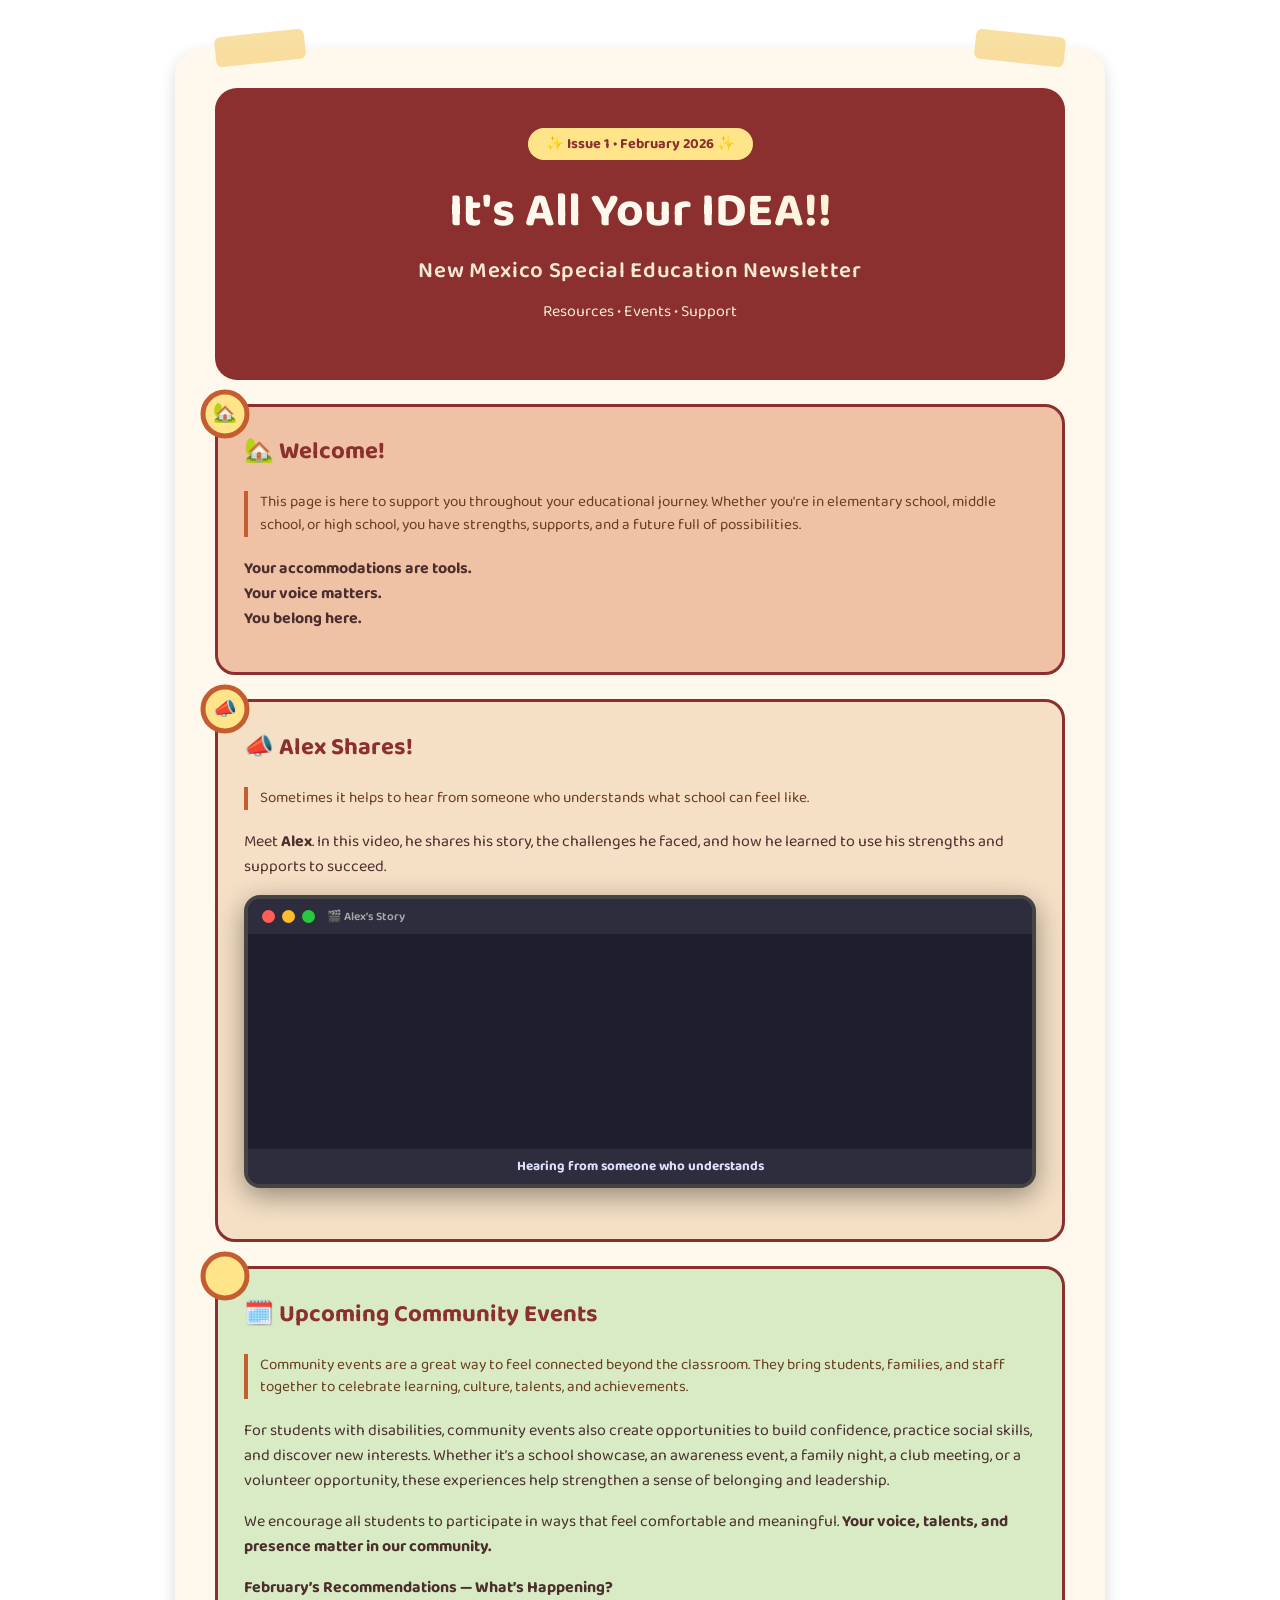
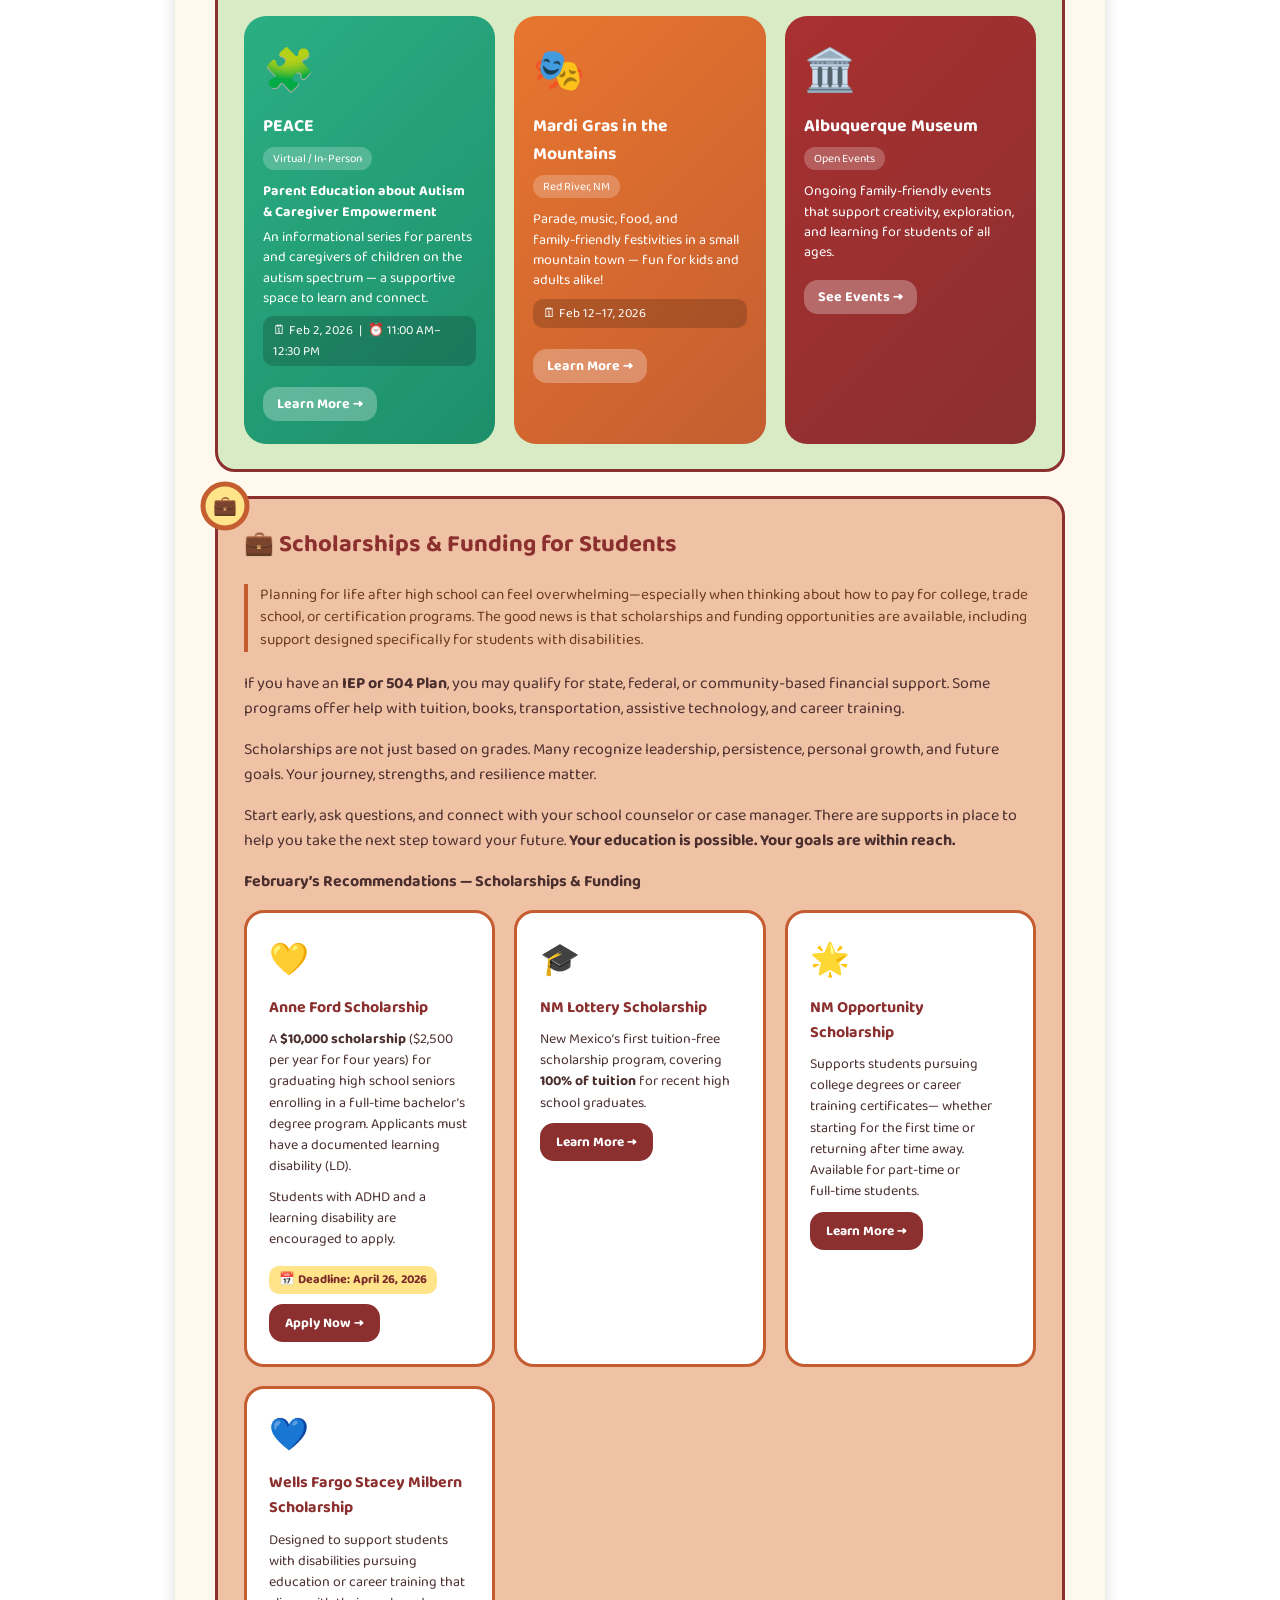
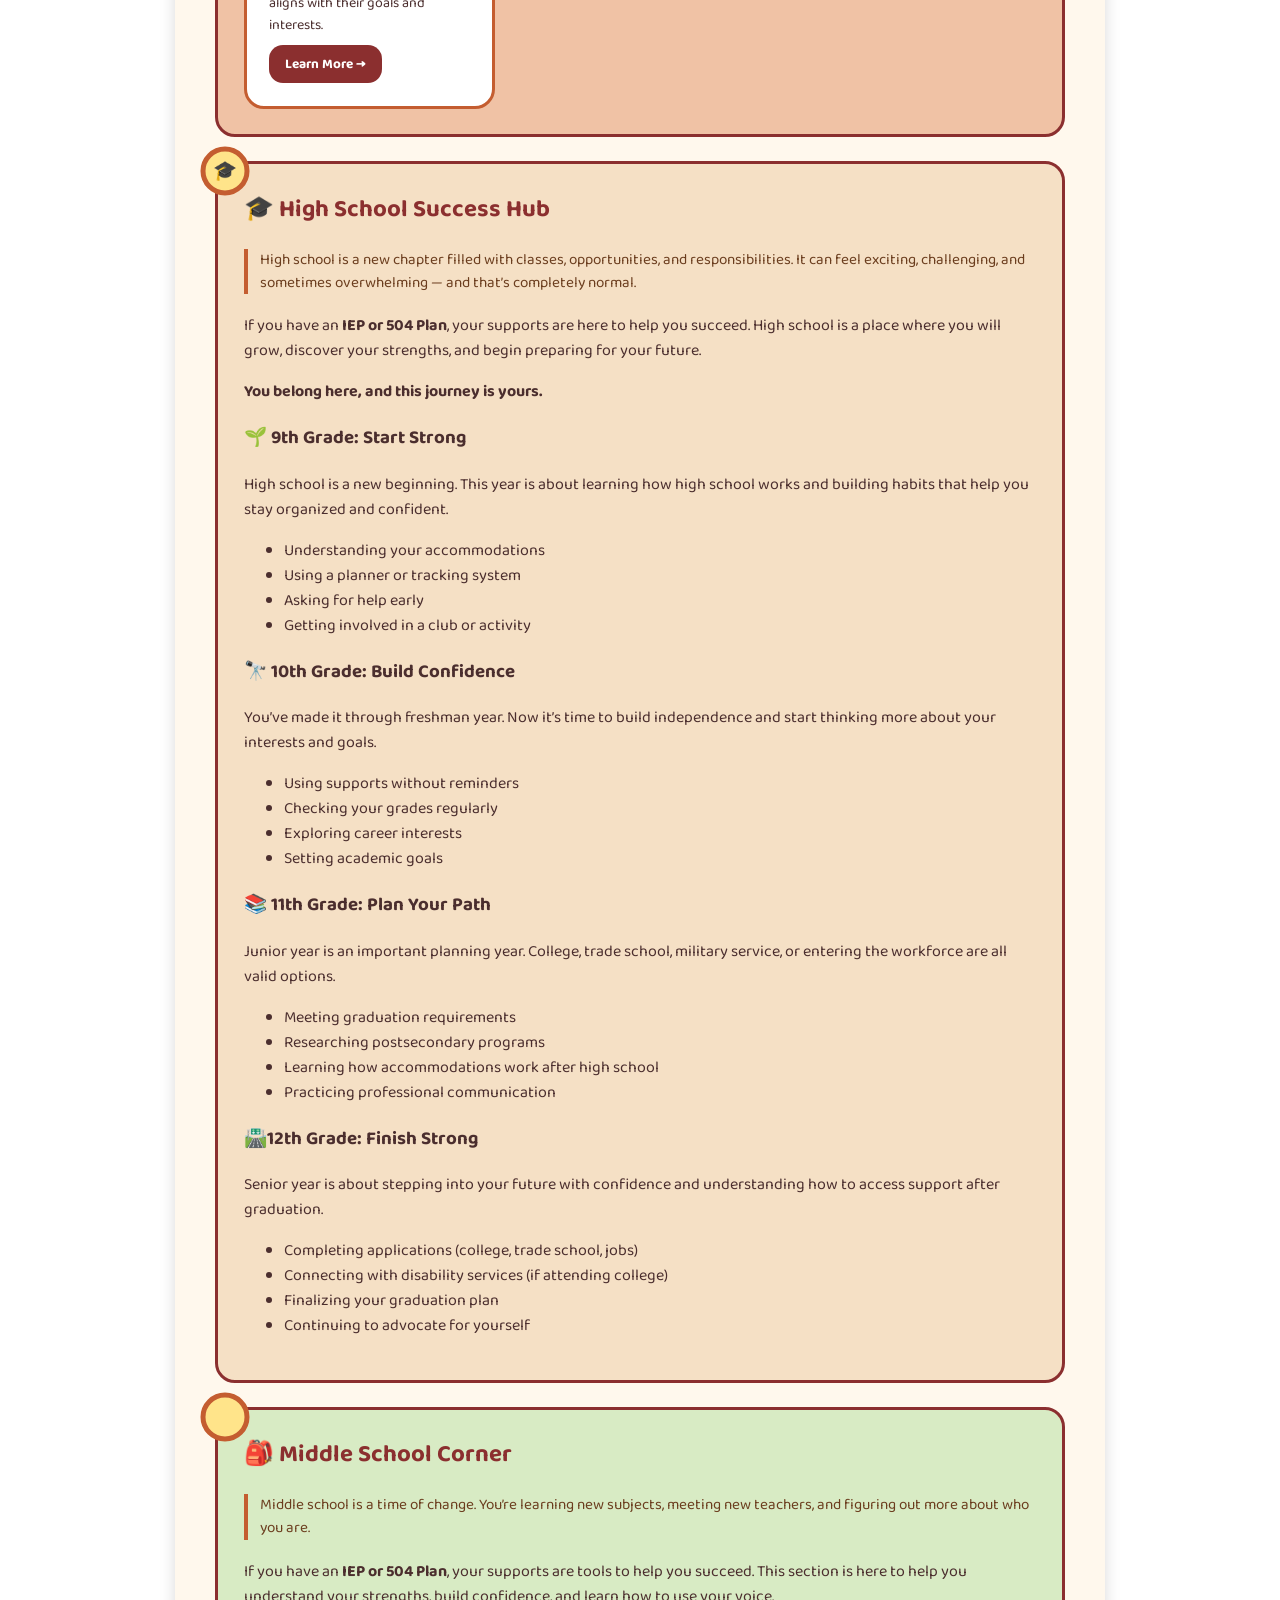
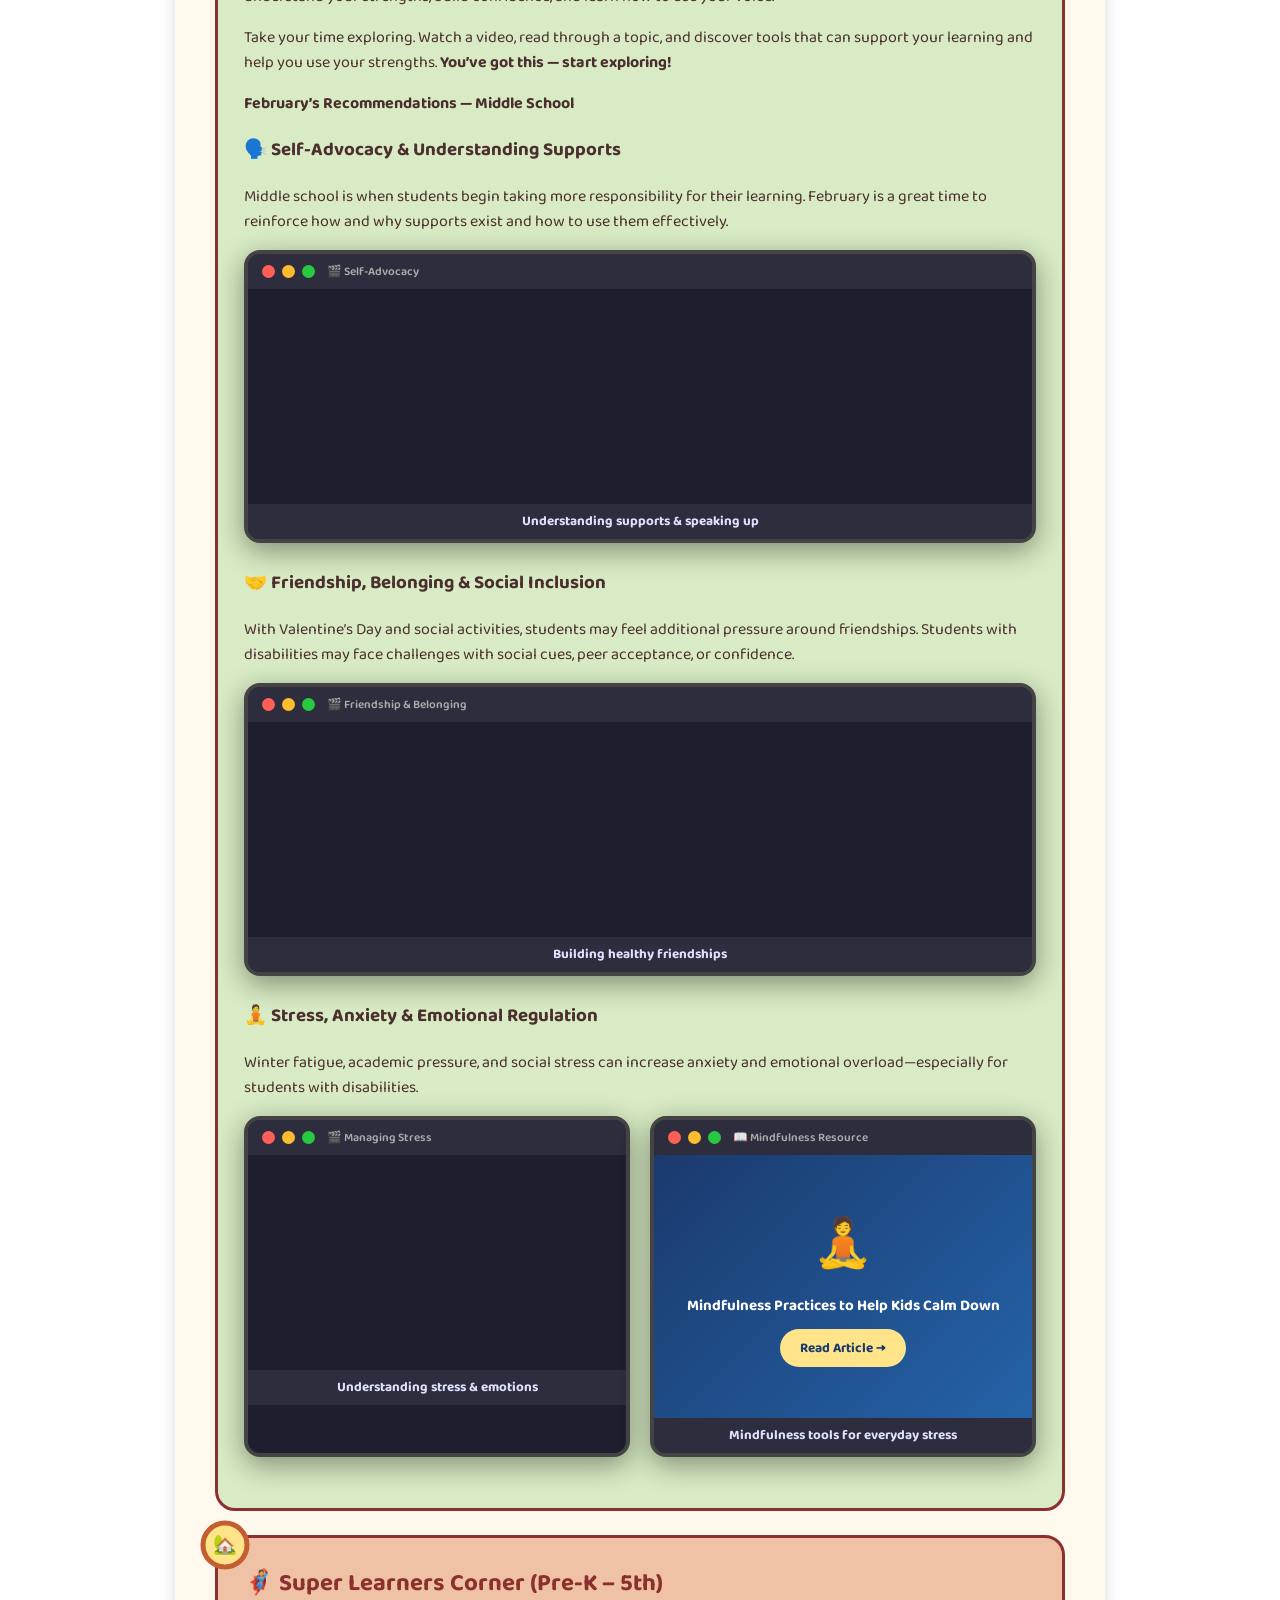
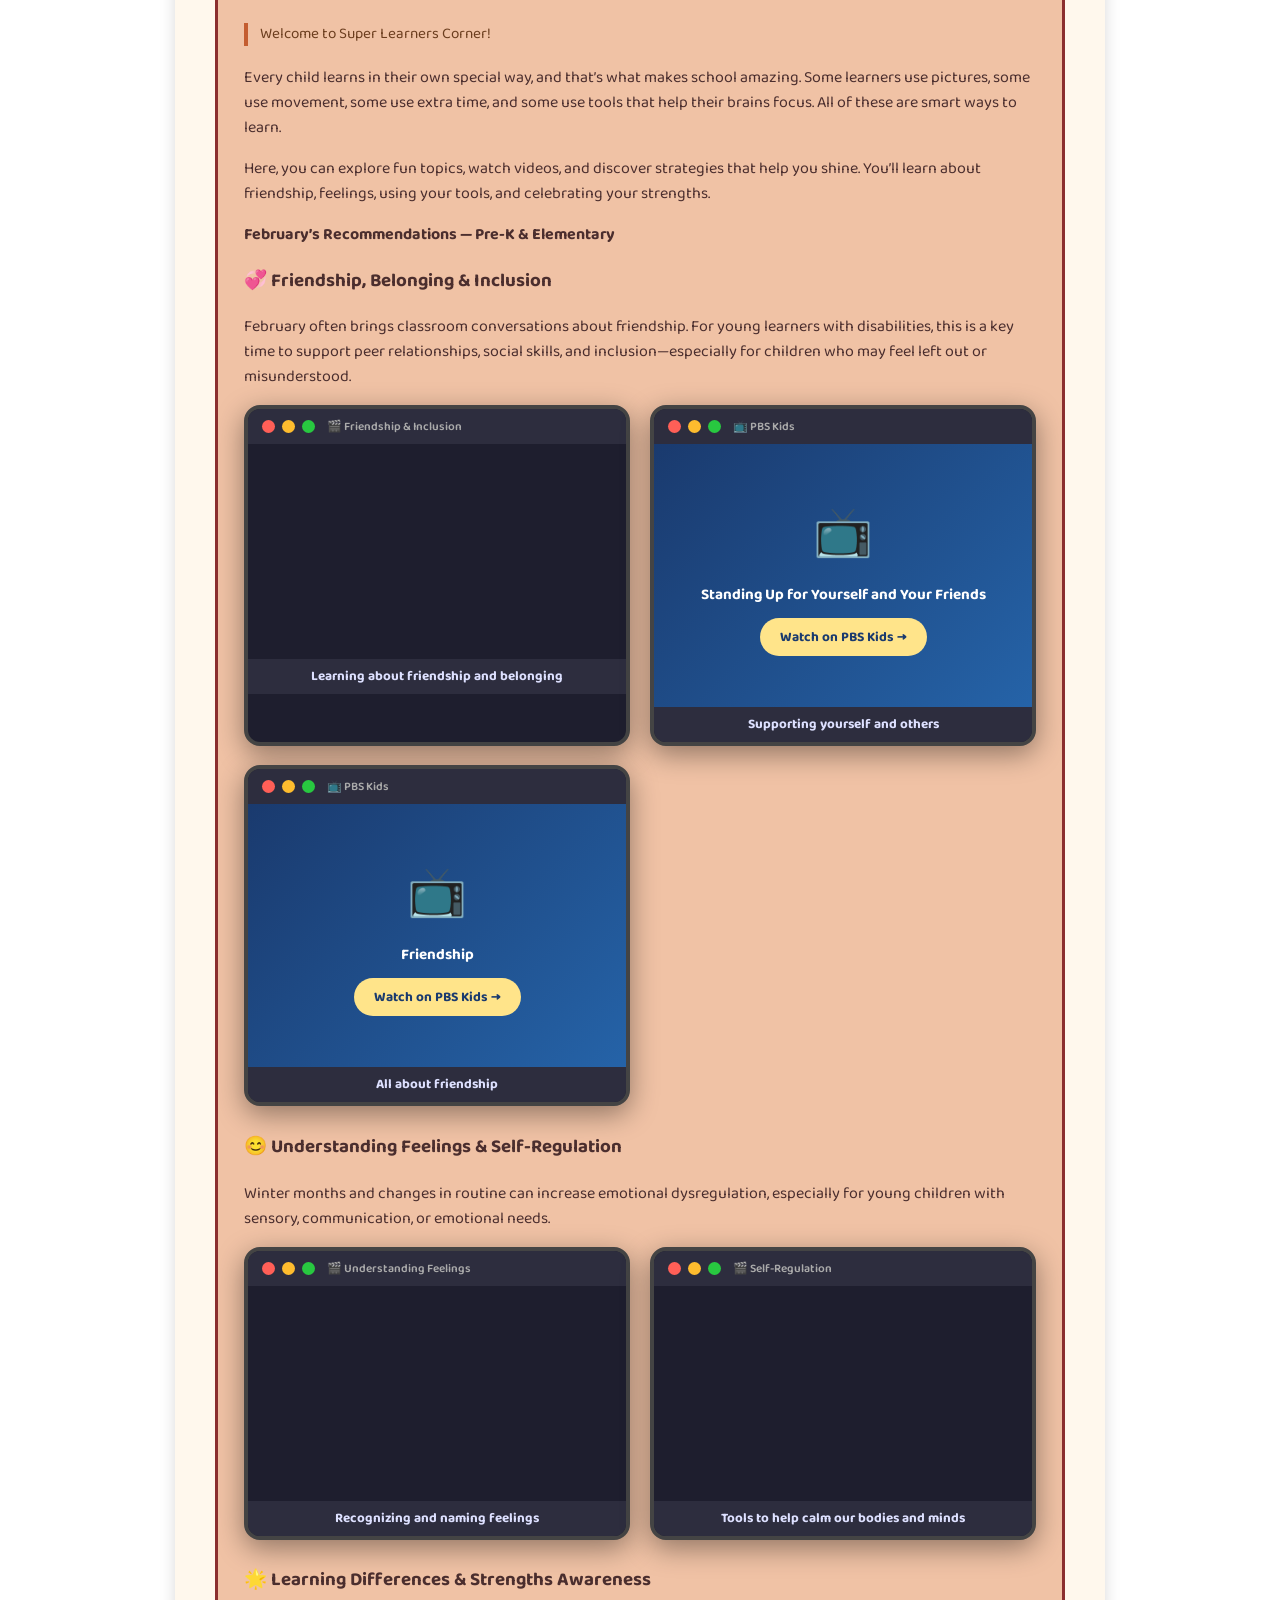
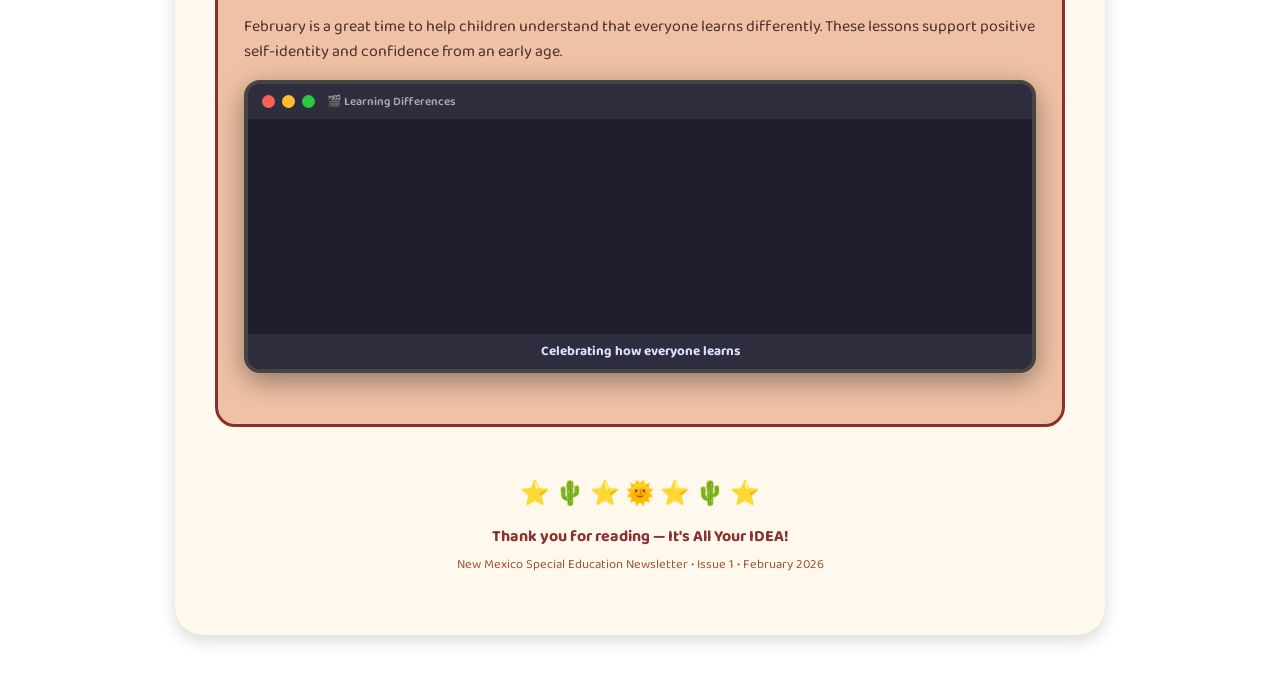
==== commit 3869c73e: "Draft 2 of WebPage Icon kinks." ====
--- a/index.html
+++ b/index.html
@@ -7,7 +7,7 @@
   <link rel="stylesheet" href="css/newsletter.css" />
   <link href="https://fonts.googleapis.com/css2?family=Baloo+2:wght@400;600;700&display=swap" rel="stylesheet">
 </head>
-<body>
+<body class="circle-icons-on">
 
   <div class="bg-decor"></div>
   <div class="stars-container" id="starsContainer"></div>
@@ -22,40 +22,130 @@
       <p class="subtitle">Resources • Events • Support</p>
     </div>
 
+    <!-- ================= WELCOME ================= -->
+    <div class="section highlight animate-in" style="--section-icon: '🏡';">
+      <h2>🏡 Welcome!</h2>
+      <p class="section-intro">
+        This page is here to support you throughout your educational journey.
+        Whether you're in elementary school, middle school, or high school,
+        you have strengths, supports, and a future full of possibilities.
+      </p>
+
+      <p>
+        <strong>Your accommodations are tools.</strong><br>
+        <strong>Your voice matters.</strong><br>
+        <strong>You belong here.</strong>
+      </p>
+    </div>
+
+    <!-- ================= ALEX SHARES ================= -->
+    <div class="section alex-shares animate-in" style="--section-icon: '📣';">
+      <h2>📣 Alex Shares!</h2>
+
+      <p class="section-intro">
+        Sometimes it helps to hear from someone who understands what school can feel like.
+      </p>
+
+      <p>
+        Meet <strong>Alex</strong>. In this video, he shares his story, the challenges he faced,
+        and how he learned to use his strengths and supports to succeed.
+      </p>
+
+      <div class="video-grid">
+        <div class="video-window wobble-hover">
+          <div class="video-top-bar">
+            <span class="dot dot-red"></span>
+            <span class="dot dot-yellow"></span>
+            <span class="dot dot-green"></span>
+            <span class="video-label">🎬 Alex’s Story</span>
+          </div>
+
+          <iframe
+            src="https://www.youtube.com/embed/mwRnPF_NPbk?start=63"
+            title="Alex Shares His Story"
+            allowfullscreen
+            loading="lazy">
+          </iframe>
+
+          <div class="video-caption">
+            Hearing from someone who understands
+          </div>
+        </div>
+      </div>
+    </div>
+
     <!-- ══════════════ COMMUNITY EVENTS ══════════════ -->
     <div class="section purple animate-in">
-      <h2>🎉 Upcoming Community Events</h2>
-      <p class="section-intro">
-        February's Recommendations — fun and meaningful events happening right here in New Mexico!
-      </p>
+      <h2>🗓️ Upcoming Community Events</h2>
+
+      <p class="section-intro">
+        Community events are a great way to feel connected beyond the classroom.
+        They bring students, families, and staff together to celebrate learning,
+        culture, talents, and achievements.
+      </p>
+
+      <p>
+        For students with disabilities, community events also create opportunities
+        to build confidence, practice social skills, and discover new interests.
+        Whether it’s a school showcase, an awareness event, a family night,
+        a club meeting, or a volunteer opportunity, these experiences help
+        strengthen a sense of belonging and leadership.
+      </p>
+
+      <p>
+        We encourage all students to participate in ways that feel comfortable and meaningful.
+        <strong>Your voice, talents, and presence matter in our community.</strong>
+      </p>
+
+      <p><strong>February’s Recommendations — What’s Happening?</strong></p>
 
       <div class="event-cards">
 
-        <a href="https://www.nmfinder.org/events" target="_blank" class="event-card card-teal">
+        <!-- PEACE -->
+        <a href="https://www.nmfinder.org/events?utm_source=" target="_blank"
+          class="event-card card-teal">
           <span class="event-emoji">🧩</span>
           <h3>PEACE</h3>
-          <span class="event-tag">Virtual / In-Person</span>
-          <p><strong>Parent Education about Autism &amp; Caregiver Empowerment</strong></p>
-          <p>An informational series for parents &amp; caregivers of children on the autism spectrum — a supportive space to learn and connect.</p>
-          <div class="event-meta">🗓 Feb 2, 2026 &nbsp;|&nbsp; ⏰ 11 AM–12:30 PM</div>
-          <div class="event-cta">Click to Register →</div>
+          <span class="event-tag">Virtual / In‑Person</span>
+          <p>
+            <strong>Parent Education about Autism & Caregiver Empowerment</strong>
+          </p>
+          <p>
+            An informational series for parents and caregivers of children on the autism
+            spectrum — a supportive space to learn and connect.
+          </p>
+          <div class="event-meta">
+            🗓 Feb 2, 2026 &nbsp;|&nbsp; ⏰ 11:00 AM–12:30 PM
+          </div>
+          <div class="event-cta">Learn More →</div>
         </a>
 
-        <a href="https://redriver.org/events/mardi-gras-in-the-mountains/" target="_blank" class="event-card card-orange">
+        <!-- MARDI GRAS -->
+        <a href="https://redriver.org/events/mardi-gras-in-the-mountains/?utm_source="
+          target="_blank" class="event-card card-orange">
           <span class="event-emoji">🎭</span>
           <h3>Mardi Gras in the Mountains</h3>
           <span class="event-tag">Red River, NM</span>
-          <p>Parade, music, food, and family-friendly festivities in a small mountain town — fun for kids and adults alike!</p>
-          <div class="event-meta">🗓 Feb 12–17, 2026</div>
+          <p>
+            Parade, music, food, and family‑friendly festivities in a small
+            mountain town — fun for kids and adults alike!
+          </p>
+          <div class="event-meta">
+            🗓 Feb 12–17, 2026
+          </div>
           <div class="event-cta">Learn More →</div>
         </a>
 
-        <a href="https://www.cabq.gov/artsculture/albuquerque-museum/events/museum-events/family-day-museum-mash-up" target="_blank" class="event-card card-maroon">
+        <!-- ALBUQUERQUE MUSEUM -->
+        <a href="https://www.cabq.gov/artsculture/albuquerque-museum/events/museum-events/family-day-museum-mash-up"
+          target="_blank" class="event-card card-maroon">
           <span class="event-emoji">🏛️</span>
           <h3>Albuquerque Museum</h3>
-          <span class="event-tag">Family Day — Museum Mash-Up!</span>
-          <p>Open family events at the Albuquerque Museum — creative, educational, and totally fun for the whole family!</p>
-          <div class="event-meta">🗓 Open Events</div>
+          <span class="event-tag">Open Events</span>
+          <p>
+            Ongoing family‑friendly events that support creativity, exploration,
+            and learning for students of all ages.
+          </p>
           <div class="event-cta">See Events →</div>
         </a>
 
@@ -63,77 +153,328 @@
     </div>
 
     <!-- ══════════════ SCHOLARSHIPS ══════════════ -->
-    <div class="section animate-in">
-      <h2>🎓 Scholarships &amp; Funding for Students</h2>
-      <p class="section-intro">
-        February's Recommendations — amazing scholarship opportunities for students with disabilities and their families!
-      </p>
-
+    <div class="section scholarships animate-in" style="--section-icon: '💼';">
+      <h2>💼 Scholarships & Funding for Students</h2>
+    
+    
+      <p class="section-intro">
+        Planning for life after high school can feel overwhelming—especially when thinking
+        about how to pay for college, trade school, or certification programs. The good news
+        is that scholarships and funding opportunities are available, including support
+        designed specifically for students with disabilities.
+      </p>
+    
+      <p>
+        If you have an <strong>IEP or 504 Plan</strong>, you may qualify for state, federal,
+        or community‑based financial support. Some programs offer help with tuition, books,
+        transportation, assistive technology, and career training.
+      </p>
+    
+      <p>
+        Scholarships are not just based on grades. Many recognize leadership, persistence,
+        personal growth, and future goals. Your journey, strengths, and resilience matter.
+      </p>
+    
+      <p>
+        Start early, ask questions, and connect with your school counselor or case manager.
+        There are supports in place to help you take the next step toward your future.
+        <strong>Your education is possible. Your goals are within reach.</strong>
+      </p>
+    
+      <p><strong>February’s Recommendations — Scholarships & Funding</strong></p>
+    
       <div class="scholarship-grid">
-
+    
+        <!-- Anne Ford Scholarship -->
         <div class="scholarship-card">
           <div class="s-icon">💛</div>
           <h3>Anne Ford Scholarship</h3>
-          <p>A <strong>$10,000 scholarship</strong> ($2,500/year over 4 years) for graduating high school seniors with a documented learning disability (LD). Students with ADHD who also have an LD are encouraged to apply. Must enroll in a full-time bachelor's degree program.</p>
-          <div class="deadline">📅 Rolling Deadline: April 26, 2026</div>
-          <a href="https://ncld.org/scholarships-awards/anne-ford-scholarship/" target="_blank" class="s-btn">Apply Now ✨</a>
-        </div>
-
+          <p>
+            A <strong>$10,000 scholarship</strong> ($2,500 per year for four years) for
+            graduating high school seniors enrolling in a full‑time bachelor’s degree
+            program. Applicants must have a documented learning disability (LD).
+          </p>
+          <p>
+            Students with ADHD and a learning disability are encouraged to apply.
+          </p>
+          <div class="deadline">📅 Deadline: April 26, 2026</div>
+          <a href="https://ncld.org/scholarships-awards/anne-ford-scholarship/" target="_blank" class="s-btn">Apply Now
+            →</a>
+        </div>
+    
+        <!-- NM Lottery Scholarship -->
         <div class="scholarship-card">
-          <div class="s-icon">🎰</div>
+          <div class="s-icon">🎓</div>
           <h3>NM Lottery Scholarship</h3>
-          <p>New Mexico's first tuition-free scholarship program — covers <strong>100% of tuition</strong> for recent high school graduates. A great opportunity for students heading straight to college!</p>
-          <a href="https://www.reachhighernm.com/recent-high-school-graduate/" target="_blank" class="s-btn">Learn More ✨</a>
-        </div>
-
+          <p>
+            New Mexico’s first tuition‑free scholarship program, covering
+            <strong>100% of tuition</strong> for recent high school graduates.
+          </p>
+          <a href="https://www.reachhighernm.com/recent-high-school-graduate/" target="_blank" class="s-btn">Learn More
+            →</a>
+        </div>
+    
+        <!-- NM Opportunity Scholarship -->
         <div class="scholarship-card">
           <div class="s-icon">🌟</div>
           <h3>NM Opportunity Scholarship</h3>
-          <p>For students starting college later in life or returning after years away. Works for <strong>part-time or full-time</strong> students pursuing a degree or career training certificate.</p>
-          <a href="https://www.reachhighernm.com/returning-students/" target="_blank" class="s-btn">Learn More ✨</a>
-        </div>
-
+          <p>
+            Supports students pursuing college degrees or career training certificates—
+            whether starting for the first time or returning after time away.
+            Available for part‑time or full‑time students.
+          </p>
+          <a href="https://www.reachhighernm.com/returning-students/" target="_blank" class="s-btn">Learn More →</a>
+        </div>
+    
+        <!-- Wells Fargo Stacey Milbern Scholarship -->
         <div class="scholarship-card">
           <div class="s-icon">💙</div>
           <h3>Wells Fargo Stacey Milbern Scholarship</h3>
-          <p>Designed to help <strong>students with disabilities</strong> pursue the education or training they need to succeed in their chosen career path.</p>
-          <a href="https://www.scholarships.com/scholarships/wells-fargo-stacey-milbern-scholarship" target="_blank" class="s-btn">Apply Now ✨</a>
-        </div>
-
-      </div>
-
-      <div class="info-note">
-        📊 <strong>Note:</strong> Data can be collected on behalf of the office for students who have applied and were awarded scholarships through this newsletter.
+          <p>
+            Designed to support students with disabilities pursuing education or
+            career training that aligns with their goals and interests.
+          </p>
+          <a href="https://www.scholarships.com/scholarships/wells-fargo-stacey-milbern-scholarship" target="_blank"
+            class="s-btn">Learn More →</a>
+        </div>
+    
+      </div>
+    </div>
+
+    <!-- ================= HIGH SCHOOL SUCCESS HUB ================= -->
+    <div class="section high-school animate-in" style="--section-icon: '🎓';">
+      <div class="grade-badge badge-purple">🎓 High School</div>
+    
+      <h2>🎓 High School Success Hub</h2>
+    
+    
+      <p class="section-intro">
+        High school is a new chapter filled with classes, opportunities, and responsibilities.
+        It can feel exciting, challenging, and sometimes overwhelming — and that’s completely normal.
+      </p>
+    
+      <p>
+        If you have an <strong>IEP or 504 Plan</strong>, your supports are here to help you succeed.
+        High school is a place where you will grow, discover your strengths, and begin preparing
+        for your future.
+      </p>
+    
+      <p><strong>You belong here, and this journey is yours.</strong></p>
+    
+      <!-- 9th Grade -->
+      <h3>🌱 9th Grade: Start Strong</h3>
+      <p>
+        High school is a new beginning. This year is about learning how high school works
+        and building habits that help you stay organized and confident.
+      </p>
+    
+      <ul>
+        <li>Understanding your accommodations</li>
+        <li>Using a planner or tracking system</li>
+        <li>Asking for help early</li>
+        <li>Getting involved in a club or activity</li>
+      </ul>
+    
+      <!-- 10th Grade -->
+      <h3>🔭 10th Grade: Build Confidence</h3>
+      <p>
+        You’ve made it through freshman year. Now it’s time to build independence and
+        start thinking more about your interests and goals.
+      </p>
+    
+      <ul>
+        <li>Using supports without reminders</li>
+        <li>Checking your grades regularly</li>
+        <li>Exploring career interests</li>
+        <li>Setting academic goals</li>
+      </ul>
+    
+      <!-- 11th Grade -->
+      <h3>📚 11th Grade: Plan Your Path</h3>
+      <p>
+        Junior year is an important planning year. College, trade school, military service,
+        or entering the workforce are all valid options.
+      </p>
+    
+      <ul>
+        <li>Meeting graduation requirements</li>
+        <li>Researching postsecondary programs</li>
+        <li>Learning how accommodations work after high school</li>
+        <li>Practicing professional communication</li>
+      </ul>
+    
+      <!-- 12th Grade -->
+      <h3>🛣️12th Grade: Finish Strong</h3>
+      <p>
+        Senior year is about stepping into your future with confidence and understanding
+        how to access support after graduation.
+      </p>
+    
+      <ul>
+        <li>Completing applications (college, trade school, jobs)</li>
+        <li>Connecting with disability services (if attending college)</li>
+        <li>Finalizing your graduation plan</li>
+        <li>Continuing to advocate for yourself</li>
+      </ul>
+    </div>
+
+    <!-- ══════════════ MIDDLE SCHOOL ══════════════ -->
+    <div class="section purple animate-in" style="--section-icon: '🎒';">
+      
+      
+      <h2>🎒 Middle School Corner</h2>
+      
+      <p class="section-intro">
+        Middle school is a time of change. You’re learning new subjects, meeting new teachers,
+        and figuring out more about who you are.
+      </p>
+      
+      <p>
+        If you have an <strong>IEP or 504 Plan</strong>, your supports are tools to help you succeed.
+        This section is here to help you understand your strengths, build confidence,
+        and learn how to use your voice.
+      </p>
+      
+      <p>
+        Take your time exploring. Watch a video, read through a topic,
+        and discover tools that can support your learning and help you use your strengths.
+        <strong>You’ve got this — start exploring!</strong>
+      </p>
+      
+      <p><strong>February’s Recommendations — Middle School</strong></p>
+      
+      <!-- Topic 1 -->
+      <h3>🗣️ Self‑Advocacy & Understanding Supports</h3>
+      <p>
+        Middle school is when students begin taking more responsibility for their learning.
+        February is a great time to reinforce how and why supports exist and how to use them effectively.
+      </p>
+      
+      <div class="video-grid">
+        <div class="video-window wobble-hover">
+          <div class="video-top-bar">
+            <span class="dot dot-red"></span>
+            <span class="dot dot-yellow"></span>
+            <span class="dot dot-green"></span>
+            <span class="video-label">🎬 Self‑Advocacy</span>
+          </div>
+          <iframe src="https://www.youtube.com/embed/DJYpe2DOMzk" title="Self‑Advocacy and Supports" allowfullscreen
+            loading="lazy">
+          </iframe>
+          <div class="video-caption">Understanding supports & speaking up</div>
+        </div>
+      </div>
+      
+      <!-- Topic 2 -->
+      <h3>🤝 Friendship, Belonging & Social Inclusion</h3>
+      <p>
+        With Valentine’s Day and social activities, students may feel additional pressure
+        around friendships. Students with disabilities may face challenges with social cues,
+        peer acceptance, or confidence.
+      </p>
+      
+      <div class="video-grid">
+        <div class="video-window wobble-hover">
+          <div class="video-top-bar">
+            <span class="dot dot-red"></span>
+            <span class="dot dot-yellow"></span>
+            <span class="dot dot-green"></span>
+            <span class="video-label">🎬 Friendship & Belonging</span>
+          </div>
+          <iframe src="https://www.youtube.com/embed/vRv7GAkfj4w" title="Friendship and Social Inclusion" allowfullscreen
+            loading="lazy">
+          </iframe>
+          <div class="video-caption">Building healthy friendships</div>
+        </div>
+      </div>
+      
+      <!-- Topic 3 -->
+      <h3>🧘 Stress, Anxiety & Emotional Regulation</h3>
+      <p>
+        Winter fatigue, academic pressure, and social stress can increase anxiety and emotional
+        overload—especially for students with disabilities.
+      </p>
+      
+      <div class="video-grid">
+        <div class="video-window wobble-hover">
+          <div class="video-top-bar">
+            <span class="dot dot-red"></span>
+            <span class="dot dot-yellow"></span>
+            <span class="dot dot-green"></span>
+            <span class="video-label">🎬 Managing Stress</span>
+          </div>
+          <iframe src="https://www.youtube.com/embed/jGMjqIIMxNA" title="Stress and Emotional Regulation" allowfullscreen
+            loading="lazy">
+          </iframe>
+          <div class="video-caption">Understanding stress & emotions</div>
+        </div>
+      
+        <div class="video-window wobble-hover">
+          <div class="video-top-bar">
+            <span class="dot dot-red"></span>
+            <span class="dot dot-yellow"></span>
+            <span class="dot dot-green"></span>
+            <span class="video-label">📖 Mindfulness Resource</span>
+          </div>
+          <div class="pbs-card">
+            <div class="pbs-big-icon">🧘</div>
+            <p><strong>Mindfulness Practices to Help Kids Calm Down</strong></p>
+            <a href="https://leftbrainbuddha.com/mindfulness-practices-to-help-kids-calm-down/" target="_blank"
+              class="pbs-link-btn">
+              Read Article →
+            </a>
+          </div>
+          <div class="video-caption">Mindfulness tools for everyday stress</div>
+        </div>
       </div>
     </div>
 
     <!-- ══════════════ PRE-K – ELEMENTARY ══════════════ -->
-    <div class="section highlight animate-in">
-      <div class="grade-badge badge-green">🍎 Pre-K – Elementary</div>
-
+    <div class="section highlight animate-in" style="--section-icon: '🦸';">
+
+      <h2>🦸 Super Learners Corner (Pre‑K – 5th)</h2>
+      
+      <p class="section-intro">
+        Welcome to Super Learners Corner!
+      </p>
+      
+      <p>
+        Every child learns in their own special way, and that’s what makes school amazing.
+        Some learners use pictures, some use movement, some use extra time, and some use tools
+        that help their brains focus. All of these are smart ways to learn.
+      </p>
+      
+      <p>
+        Here, you can explore fun topics, watch videos, and discover strategies that help you shine.
+        You’ll learn about friendship, feelings, using your tools, and celebrating your strengths.
+      </p>
+      
+      <p><strong>February’s Recommendations — Pre‑K & Elementary</strong></p>
+      
       <!-- Topic 1 -->
-      <h2>💕 Friendship, Belonging &amp; Inclusion</h2>
-      <p class="section-intro">
-        <strong>Valentine's Month!</strong> February often brings classroom conversations about friendship. For children with disabilities, this is a key time to support peer relationships, social skills, and inclusion — especially for students who may feel left out or misunderstood.
-      </p>
-
-      <div class="video-grid">
-
-        <div class="video-window wobble-hover">
-          <div class="video-top-bar">
-            <span class="dot dot-red"></span>
-            <span class="dot dot-yellow"></span>
-            <span class="dot dot-green"></span>
-            <span class="video-label">🎬 Friendship &amp; Inclusion</span>
-          </div>
-          <iframe
-            src="https://www.youtube.com/embed/rvL4clmNQXQ"
-            title="Friendship and Inclusion"
-            allowfullscreen loading="lazy">
-          </iframe>
-          <div class="video-caption">💛 Friendship &amp; Inclusion</div>
-        </div>
-
+      <h3>💞 Friendship, Belonging & Inclusion</h3>
+      <p>
+        February often brings classroom conversations about friendship.
+        For young learners with disabilities, this is a key time to support
+        peer relationships, social skills, and inclusion—especially for children
+        who may feel left out or misunderstood.
+      </p>
+      
+      <div class="video-grid">
+      
+        <div class="video-window wobble-hover">
+          <div class="video-top-bar">
+            <span class="dot dot-red"></span>
+            <span class="dot dot-yellow"></span>
+            <span class="dot dot-green"></span>
+            <span class="video-label">🎬 Friendship & Inclusion</span>
+          </div>
+          <iframe src="https://www.youtube.com/embed/rvL4clmNQXQ" title="Friendship and Inclusion" allowfullscreen
+            loading="lazy">
+          </iframe>
+          <div class="video-caption">Learning about friendship and belonging</div>
+        </div>
+      
         <div class="video-window wobble-hover">
           <div class="video-top-bar">
             <span class="dot dot-red"></span>
@@ -143,13 +484,15 @@
           </div>
           <div class="pbs-card">
             <div class="pbs-big-icon">📺</div>
-            <p><strong>Standing Up for Yourself &amp; Your Friends</strong></p>
-            <a href="https://www.pbs.org/video/standing-up-for-yourself-and-your-friends-zve4ma/"
-               target="_blank" class="pbs-link-btn">Watch on PBS Kids →</a>
-          </div>
-          <div class="video-caption">🦸 Standing Up for Friends</div>
-        </div>
-
+            <p><strong>Standing Up for Yourself and Your Friends</strong></p>
+            <a href="https://www.pbs.org/video/standing-up-for-yourself-and-your-friends-zve4ma/" target="_blank"
+              class="pbs-link-btn">
+              Watch on PBS Kids →
+            </a>
+          </div>
+          <div class="video-caption">Supporting yourself and others</div>
+        </div>
+      
         <div class="video-window wobble-hover">
           <div class="video-top-bar">
             <span class="dot dot-red"></span>
@@ -160,22 +503,24 @@
           <div class="pbs-card">
             <div class="pbs-big-icon">📺</div>
             <p><strong>Friendship</strong></p>
-            <a href="https://www.pbs.org/video/friendship-hpdtp3/"
-               target="_blank" class="pbs-link-btn">Watch on PBS Kids →</a>
-          </div>
-          <div class="video-caption">🤝 All About Friendship</div>
-        </div>
-
-      </div>
-
+            <a href="https://www.pbs.org/video/friendship-hpdtp3/" target="_blank" class="pbs-link-btn">
+              Watch on PBS Kids →
+            </a>
+          </div>
+          <div class="video-caption">All about friendship</div>
+        </div>
+      
+      </div>
+      
       <!-- Topic 2 -->
-      <h2>🧠 Understanding Feelings &amp; Self-Regulation</h2>
-      <p class="section-intro">
-        Winter months and schedule changes can increase emotional dysregulation — especially for young children with sensory, communication, or emotional needs.
-      </p>
-
-      <div class="video-grid">
-
+      <h3>😊 Understanding Feelings & Self‑Regulation</h3>
+      <p>
+        Winter months and changes in routine can increase emotional dysregulation,
+        especially for young children with sensory, communication, or emotional needs.
+      </p>
+      
+      <div class="video-grid">
+      
         <div class="video-window wobble-hover">
           <div class="video-top-bar">
             <span class="dot dot-red"></span>
@@ -183,39 +528,34 @@
             <span class="dot dot-green"></span>
             <span class="video-label">🎬 Understanding Feelings</span>
           </div>
-          <iframe
-            src="https://www.youtube.com/embed/ZxfJicfyCdg"
-            title="Understanding Feelings"
-            allowfullscreen loading="lazy">
-          </iframe>
-          <div class="video-caption">😊 Understanding Feelings</div>
-        </div>
-
-        <div class="video-window wobble-hover">
-          <div class="video-top-bar">
-            <span class="dot dot-red"></span>
-            <span class="dot dot-yellow"></span>
-            <span class="dot dot-green"></span>
-            <span class="video-label">🎬 Self-Regulation</span>
-          </div>
-          <iframe
-            src="https://www.youtube.com/embed/bRkILioT_NA"
-            title="Self-Regulation"
-            allowfullscreen loading="lazy">
-          </iframe>
-          <div class="video-caption">🌈 Self-Regulation Tools</div>
-        </div>
-
-      </div>
-
+          <iframe src="https://www.youtube.com/embed/ZxfJicfyCdg" title="Understanding Feelings" allowfullscreen
+            loading="lazy">
+          </iframe>
+          <div class="video-caption">Recognizing and naming feelings</div>
+        </div>
+      
+        <div class="video-window wobble-hover">
+          <div class="video-top-bar">
+            <span class="dot dot-red"></span>
+            <span class="dot dot-yellow"></span>
+            <span class="dot dot-green"></span>
+            <span class="video-label">🎬 Self‑Regulation</span>
+          </div>
+          <iframe src="https://www.youtube.com/embed/bRkILioT_NA" title="Self Regulation" allowfullscreen loading="lazy">
+          </iframe>
+          <div class="video-caption">Tools to help calm our bodies and minds</div>
+        </div>
+      
+      </div>
+      
       <!-- Topic 3 -->
-      <h2>🌻 Learning Differences &amp; Strengths Awareness</h2>
-      <p class="section-intro">
-        February is a great time to normalize that everyone learns differently — helping children with disabilities develop a positive self-identity early on.
-      </p>
-
-      <div class="video-grid">
-
+      <h3>🌟 Learning Differences & Strengths Awareness</h3>
+      <p>
+        February is a great time to help children understand that everyone learns differently.
+        These lessons support positive self‑identity and confidence from an early age.
+      </p>
+      
+      <div class="video-grid">
         <div class="video-window wobble-hover">
           <div class="video-top-bar">
             <span class="dot dot-red"></span>
@@ -223,128 +563,15 @@
             <span class="dot dot-green"></span>
             <span class="video-label">🎬 Learning Differences</span>
           </div>
-          <iframe
-            src="https://www.youtube.com/embed/uSrA2c46l_U"
-            title="Learning Differences and Strengths"
-            allowfullscreen loading="lazy">
-          </iframe>
-          <div class="video-caption">🌟 Everyone Learns Differently</div>
-        </div>
-
-      </div>
-    </div>
-
-    <!-- ══════════════ MIDDLE SCHOOL ══════════════ -->
-    <div class="section purple animate-in">
-      <div class="grade-badge badge-purple">🎒 Middle School</div>
-
-      <!-- Topic 1 -->
-      <h2>🗣️ Self-Advocacy &amp; Understanding Supports</h2>
-      <p class="section-intro">
-        Middle school is when students begin taking more responsibility for their learning. February is a good checkpoint to reinforce how and why supports exist — and how to use them appropriately.
-      </p>
-
-      <div class="video-grid">
-
-        <div class="video-window wobble-hover">
-          <div class="video-top-bar">
-            <span class="dot dot-red"></span>
-            <span class="dot dot-yellow"></span>
-            <span class="dot dot-green"></span>
-            <span class="video-label">🎬 Self-Advocacy</span>
-          </div>
-          <iframe
-            src="https://www.youtube.com/embed/DJYpe2DOMzk"
-            title="Self-Advocacy"
-            allowfullscreen loading="lazy">
-          </iframe>
-          <div class="video-caption">💪 Self-Advocacy Skills</div>
-        </div>
-
-      </div>
-
-      <!-- Topic 2 -->
-      <h2>💞 Friendship, Belonging &amp; Social Inclusion</h2>
-      <p class="section-intro">
-        With Valentine's Day and social activities, students may feel pressure around friendships. Students with disabilities may struggle with social cues, peer acceptance, or confidence.
-      </p>
-
-      <div class="video-grid">
-
-        <div class="video-window wobble-hover">
-          <div class="video-top-bar">
-            <span class="dot dot-red"></span>
-            <span class="dot dot-yellow"></span>
-            <span class="dot dot-green"></span>
-            <span class="video-label">🎬 Social Inclusion</span>
-          </div>
-          <iframe
-            src="https://www.youtube.com/embed/vRv7GAkfj4w"
-            title="Friendship and Social Inclusion"
-            allowfullscreen loading="lazy">
-          </iframe>
-          <div class="video-caption">🤝 Belonging &amp; Inclusion</div>
-        </div>
-
-      </div>
-
-      <!-- Topic 3 -->
-      <h2>😤 Stress, Anxiety &amp; Emotional Regulation</h2>
-      <p class="section-intro">
-        Winter fatigue, academic pressure, and social stress can increase anxiety and emotional overload — especially for students with disabilities.
-      </p>
-
-      <div class="video-grid">
-
-        <div class="video-window wobble-hover">
-          <div class="video-top-bar">
-            <span class="dot dot-red"></span>
-            <span class="dot dot-yellow"></span>
-            <span class="dot dot-green"></span>
-            <span class="video-label">🎬 Stress &amp; Anxiety</span>
-          </div>
-          <iframe
-            src="https://www.youtube.com/embed/jGMjqIIMxNA"
-            title="Stress and Anxiety"
-            allowfullscreen loading="lazy">
-          </iframe>
-          <div class="video-caption">🧘 Managing Stress &amp; Anxiety</div>
-        </div>
-
-        <div class="video-window wobble-hover">
-          <div class="video-top-bar">
-            <span class="dot dot-red"></span>
-            <span class="dot dot-yellow"></span>
-            <span class="dot dot-green"></span>
-            <span class="video-label">🧠 Mindfulness Article</span>
-          </div>
-          <div class="pbs-card">
-            <div class="pbs-big-icon">🧘</div>
-            <p><strong>Mindfulness Practices to Help Kids Calm Down</strong></p>
-            <a href="https://leftbrainbuddha.com/mindfulness-practices-to-help-kids-calm-down/"
-               target="_blank" class="pbs-link-btn">Read Article →</a>
-          </div>
-          <div class="video-caption">🌸 Mindfulness for Kids</div>
-        </div>
-
-      </div>
-
-      <!-- Topic 4 -->
-      <h2>📱 Safety Concerns with Technology</h2>
-      <p class="section-intro">
-        This section is growing! Apps, books, and digital safety tips will be added here soon to support students and families.
-      </p>
-
-      <div class="coming-soon">
-        <span class="coming-soon-icon">🚧</span>
-        <div>
-          <strong>More Resources Coming Soon!</strong><br>
-          Apps, books, and online safety tips will be added to expand this section in a future issue.
-        </div>
-      </div>
-
-    </div>
-
+          <iframe src="https://www.youtube.com/embed/uSrA2c46l_U" title="Learning Differences and Strengths" allowfullscreen
+            loading="lazy">
+          </iframe>
+          <div class="video-caption">Celebrating how everyone learns</div>
+        </div>
+      </div>
+      
+    </div>
+    
     <!-- ══════════════ FOOTER ══════════════ -->
     <div class="footer">
       <div class="footer-stars">⭐ 🌵 ⭐ 🌞 ⭐ 🌵 ⭐</div>
--- a/css/newsletter.css
+++ b/css/newsletter.css
@@ -278,6 +278,7 @@
   line-height: 1.5;
 }
 
+
 /* ============================================================
    ANIMATE-IN — sections slide up on scroll
 ============================================================ */
@@ -740,3 +741,155 @@
   color: #F5E9D3;
   letter-spacing: 0.03em;
 }
+
+/* ============================================================
+   HIGH SCHOOL SUCCESS HUB — section icon
+============================================================ */
+.section.high-school::before {
+  content: "";
+}
+
+/* ============================================================
+   SCHOLARSHIPS — match Welcome inside-box color safely
+============================================================ */
+.section.scholarships {
+  background: #F0C2A5;
+}
+
+/* ============================================================
+   GRADE PILLS — temporarily hidden (code preserved)
+============================================================ */
+.grade-badge {
+  display: none;
+}
+
+/* ============================================================
+   SECTION CIRCLE ICONS — feature‑toggled
+   Turn on by adding `.circle-icons-on` to <body>
+============================================================ */
+
+.circle-icons-on .section::before {
+  display: flex;
+  align-items: center;
+  justify-content: center;
+  font-size: 1.2rem;
+}
+
+/* Welcome */
+.circle-icons-on .section.highlight::before {
+  content: "🏡";
+}
+
+/* Alex Shares */
+.circle-icons-on .section.alex-shares::before {
+  content: "📣";
+}
+
+/* Community Events */
+.circle-icons-on .section.events::before {
+  content: "📅";
+}
+
+/* Scholarships */
+.circle-icons-on .section.scholarships::before {
+  content: "💼";
+}
+
+/* High School */
+.circle-icons-on .section.high-school::before {
+  content: "🎓";
+}
+
+/* Middle School */
+.circle-icons-on .section.middle-school::before {
+  content: "🎒";
+}
+
+/* Pre‑K / Super Learners */
+.circle-icons-on .section.super-learners::before {
+  content: "🦸";
+}
+
+/* ============================================================
+   STEP 2 – Disable large circles + NM theme figures ONLY
+   (No animation or layout changes yet)
+============================================================ */
+
+/* Remove large decorative circles */
+.bg-decor::before,
+.bg-decor::after,
+.header::before {
+  display: none !important;
+}
+
+/* Remove New Mexico theme figures */
+body::before,
+body::after {
+  display: none !important;
+}
+
+/* ============================================================
+   STEP 3 – White background ONLY
+============================================================ */
+
+html,
+body {
+  background: #ffffff !important;
+}
+
+/* ============================================================
+   STEP 4 – Stop dancing emoji in the background
+   (Floating stars / emoji only)
+============================================================ */
+
+.stars-container .star {
+  animation: none !important;
+}
+
+/* ============================================================
+   STEP 5 – Keep section circles, stop pulsation only
+============================================================ */
+
+.section::before {
+  animation: none !important;
+}
+
+/* ============================================================
+   STEP 6 – Remove scholarship note
+============================================================ */
+
+.info-note {
+  display: none;
+}
+
+/* ============================================================
+   STEP 7 – Remove "Resources Coming Soon" box and caution icon
+============================================================ */
+
+.coming-soon {
+  display: none;
+}
+
+/* ============================================================
+   STEP 8 – Stop dancing footer stars / cactus / sun icons
+============================================================ */
+
+.footer-stars {
+  animation: none !important;
+}
+
+/* ============================================================
+   STEP 9 – Stop dancing event emojis (puzzle, mask, museum)
+============================================================ */
+
+.event-emoji {
+  animation: none !important;
+}
+
+/* ============================================================
+   STEP 10 – Stop dancing TV & meditation icons (PBS cards)
+============================================================ */
+
+.pbs-big-icon {
+  animation: none !important;
+}
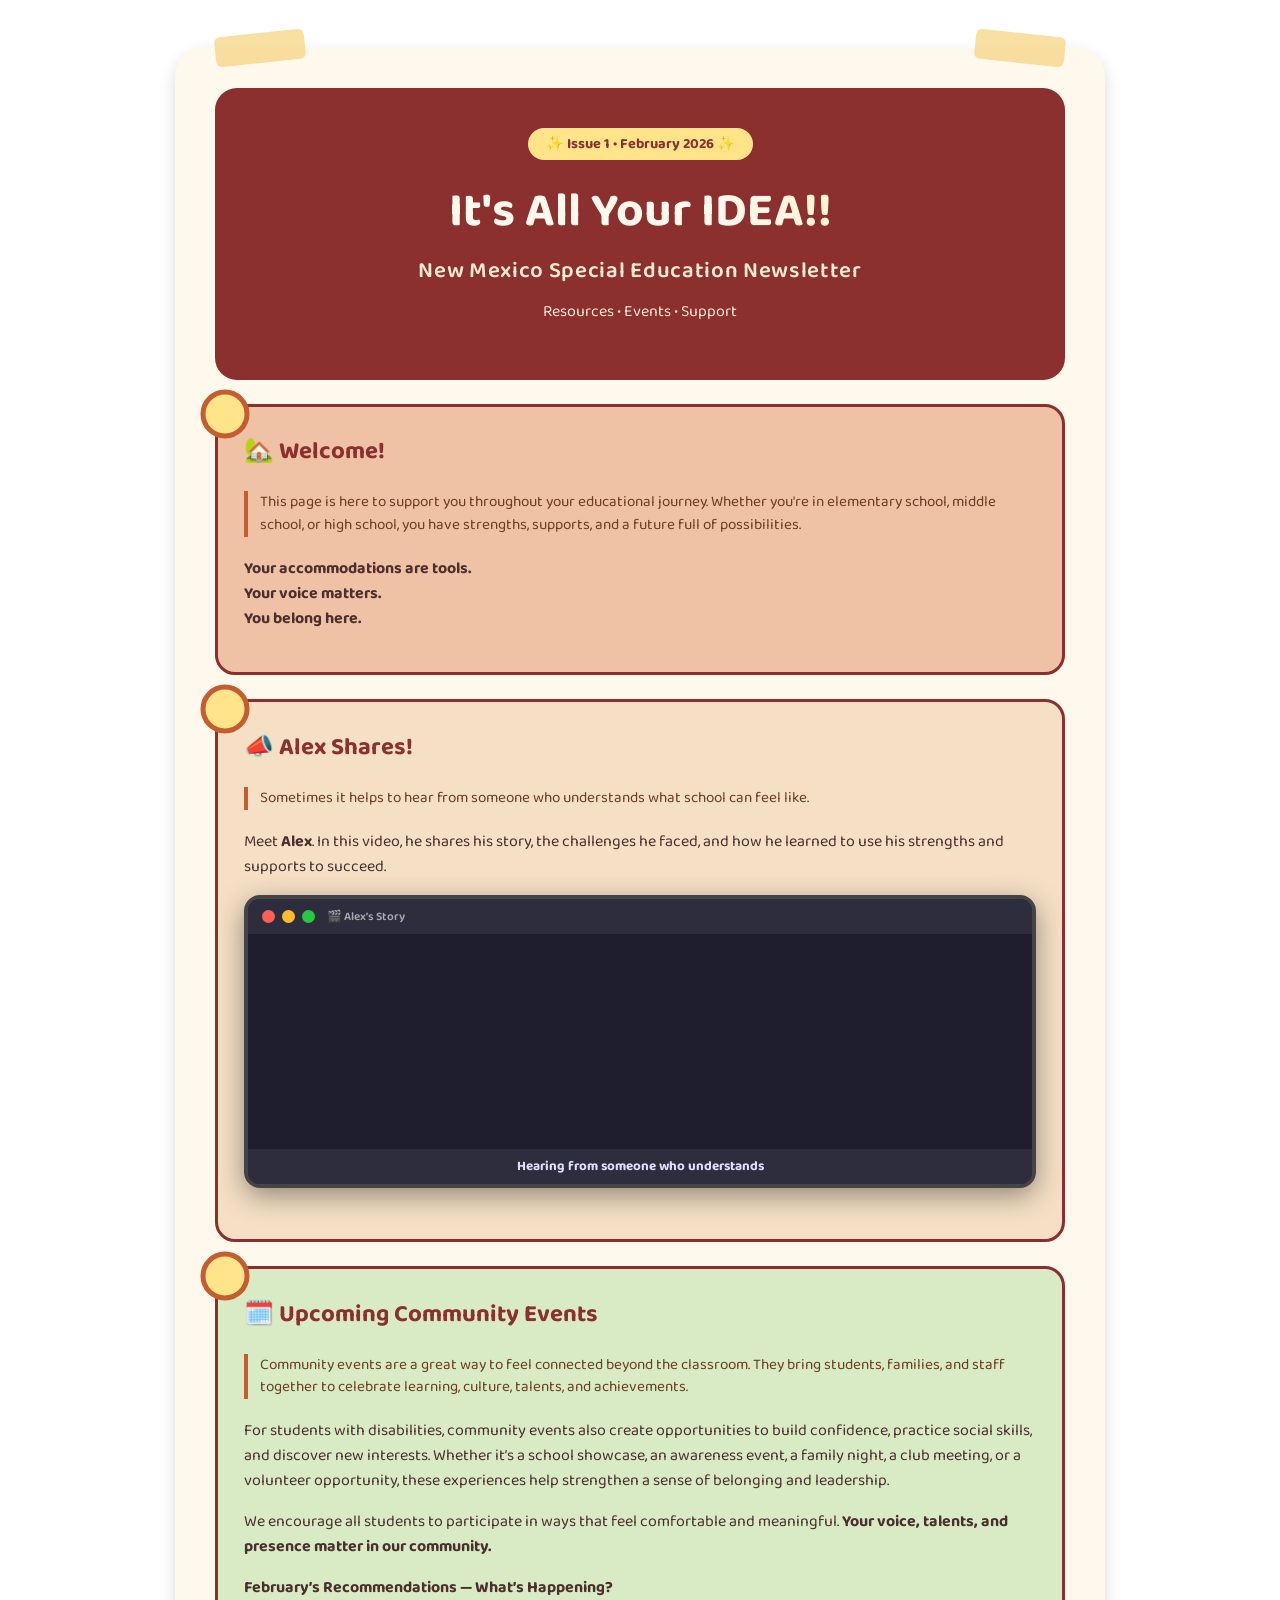
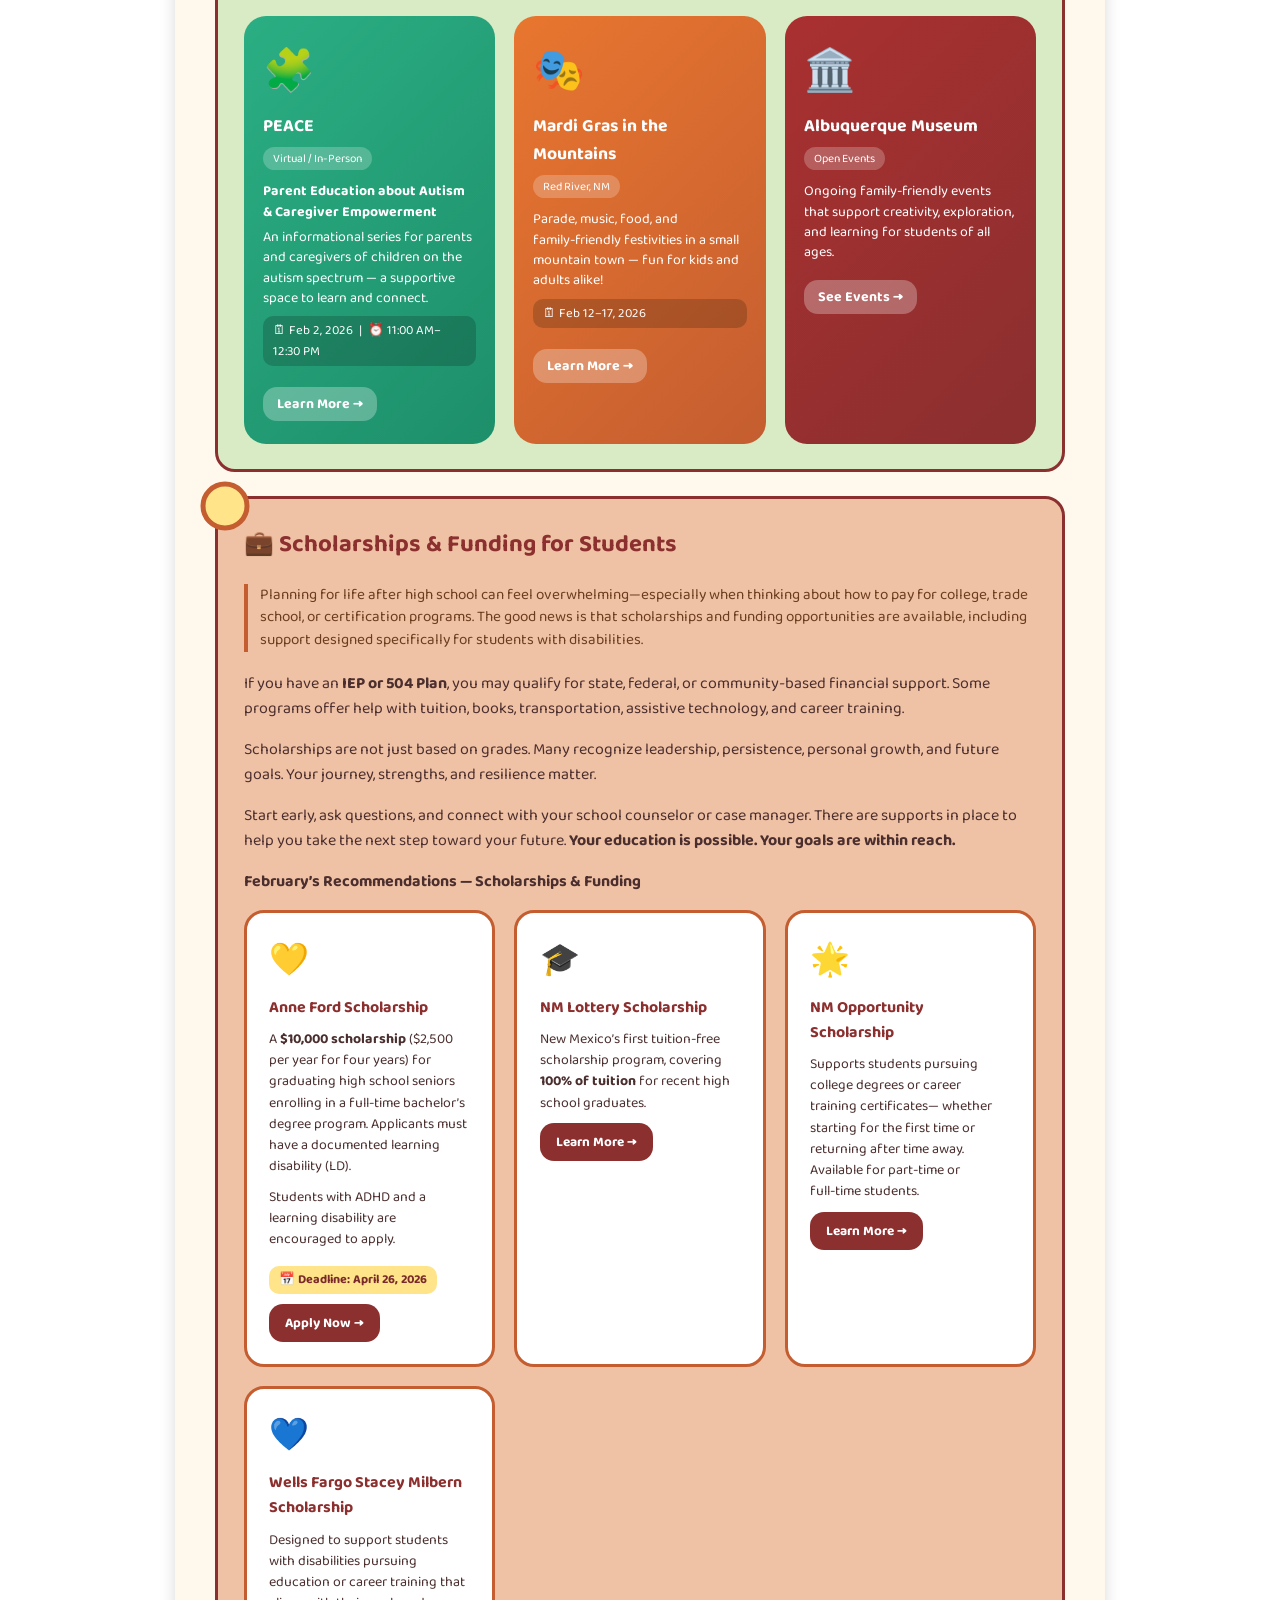
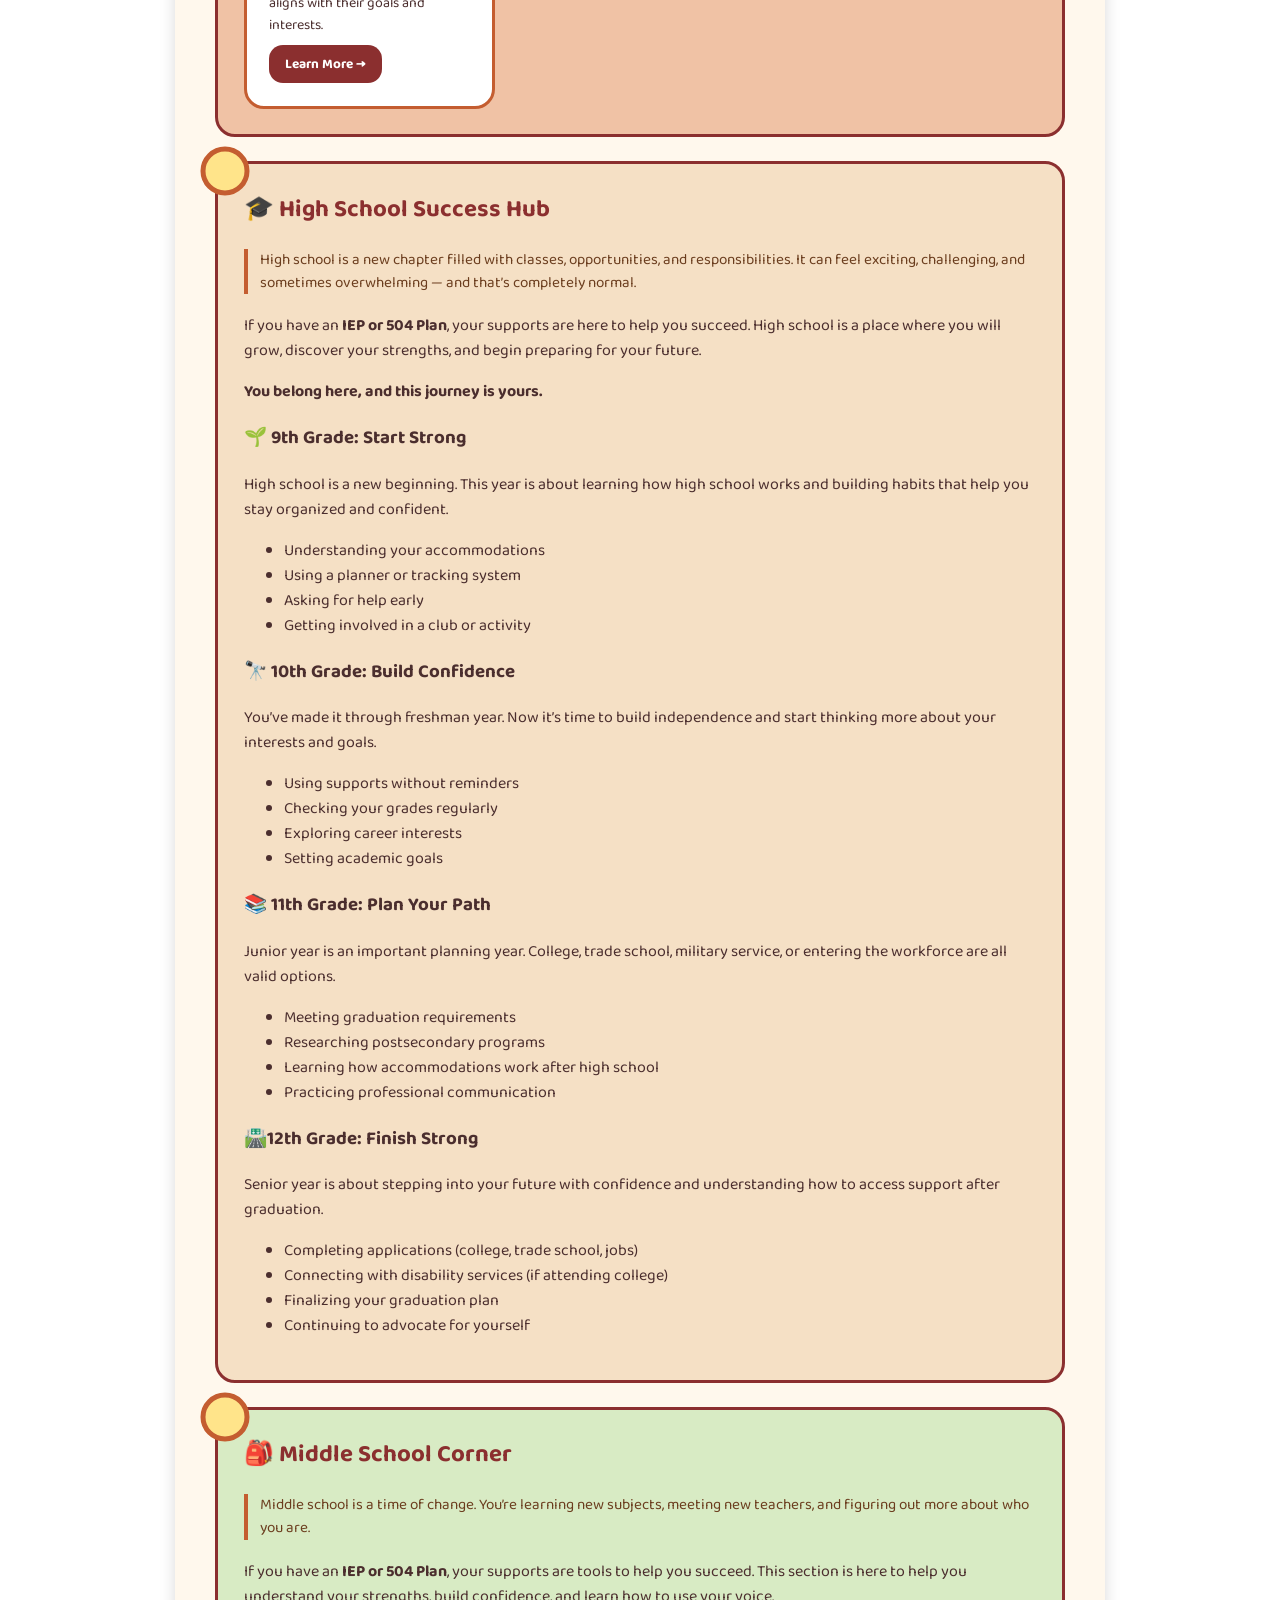
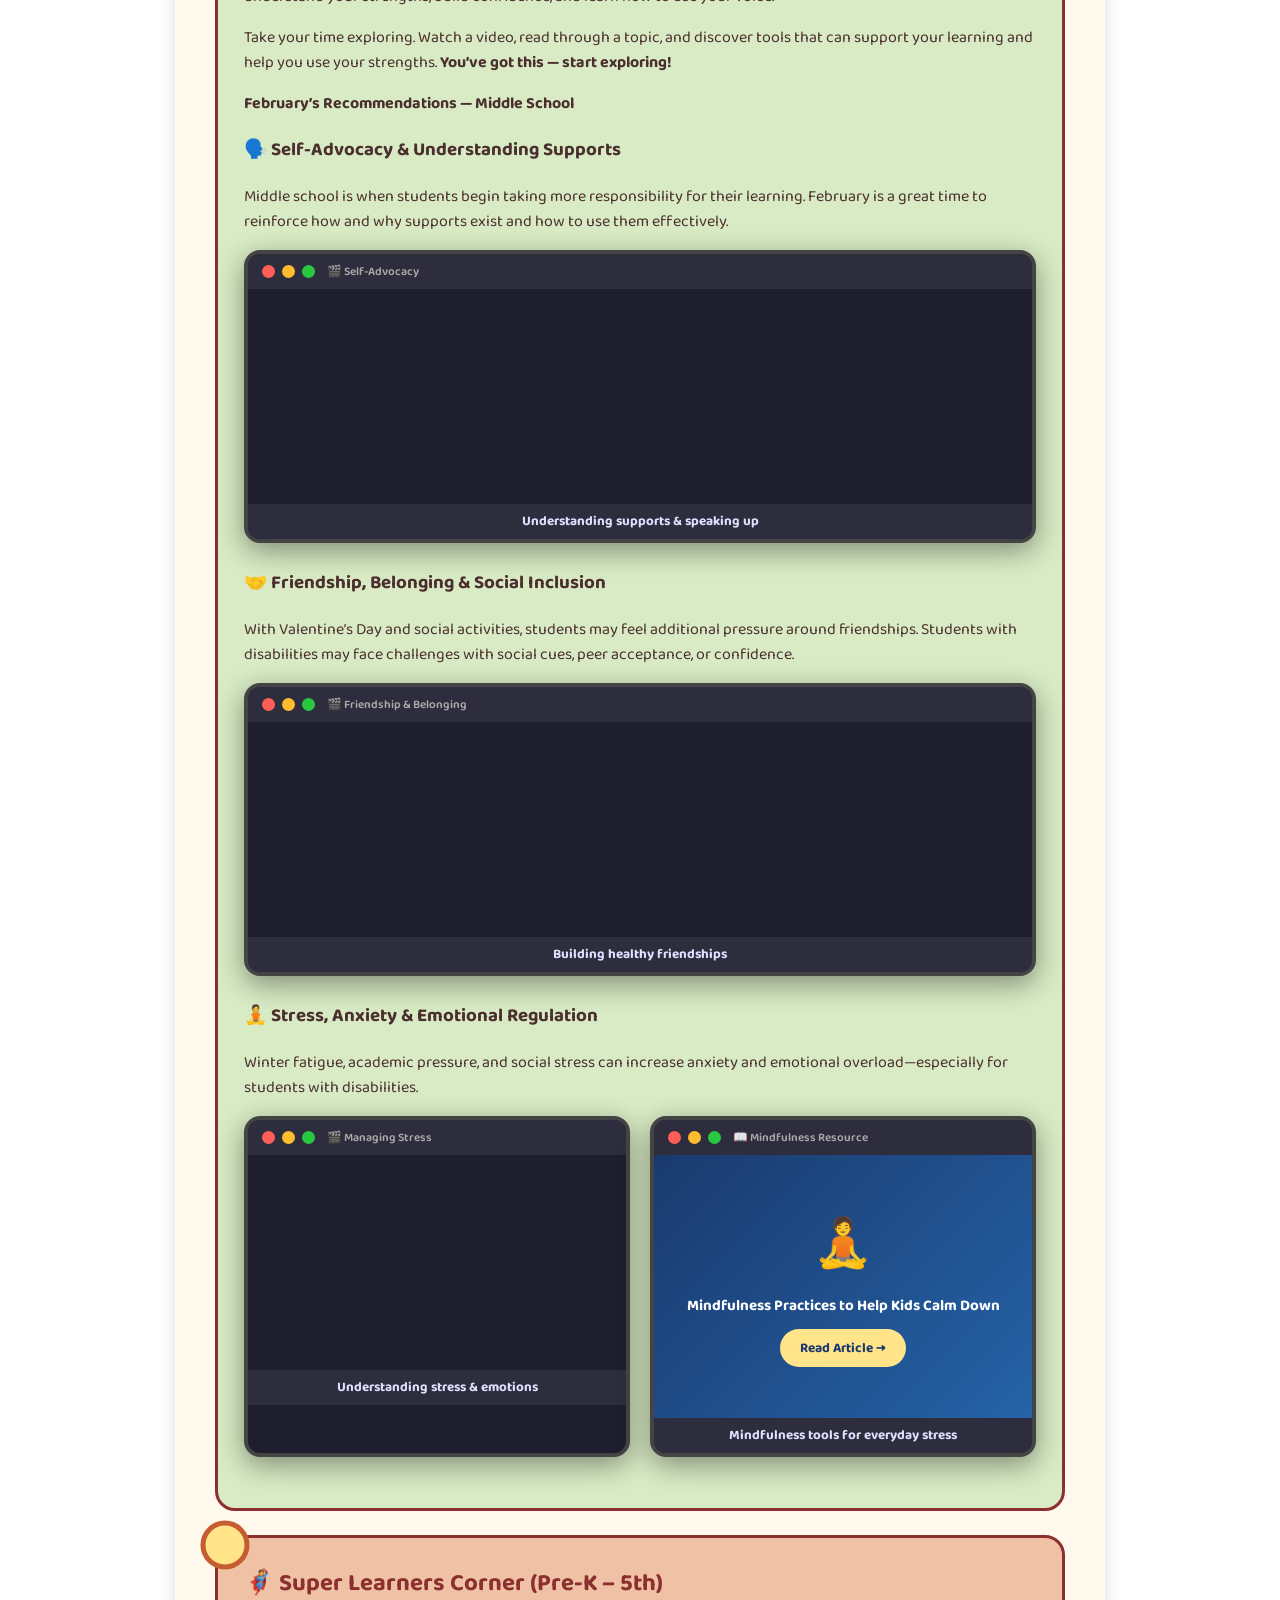
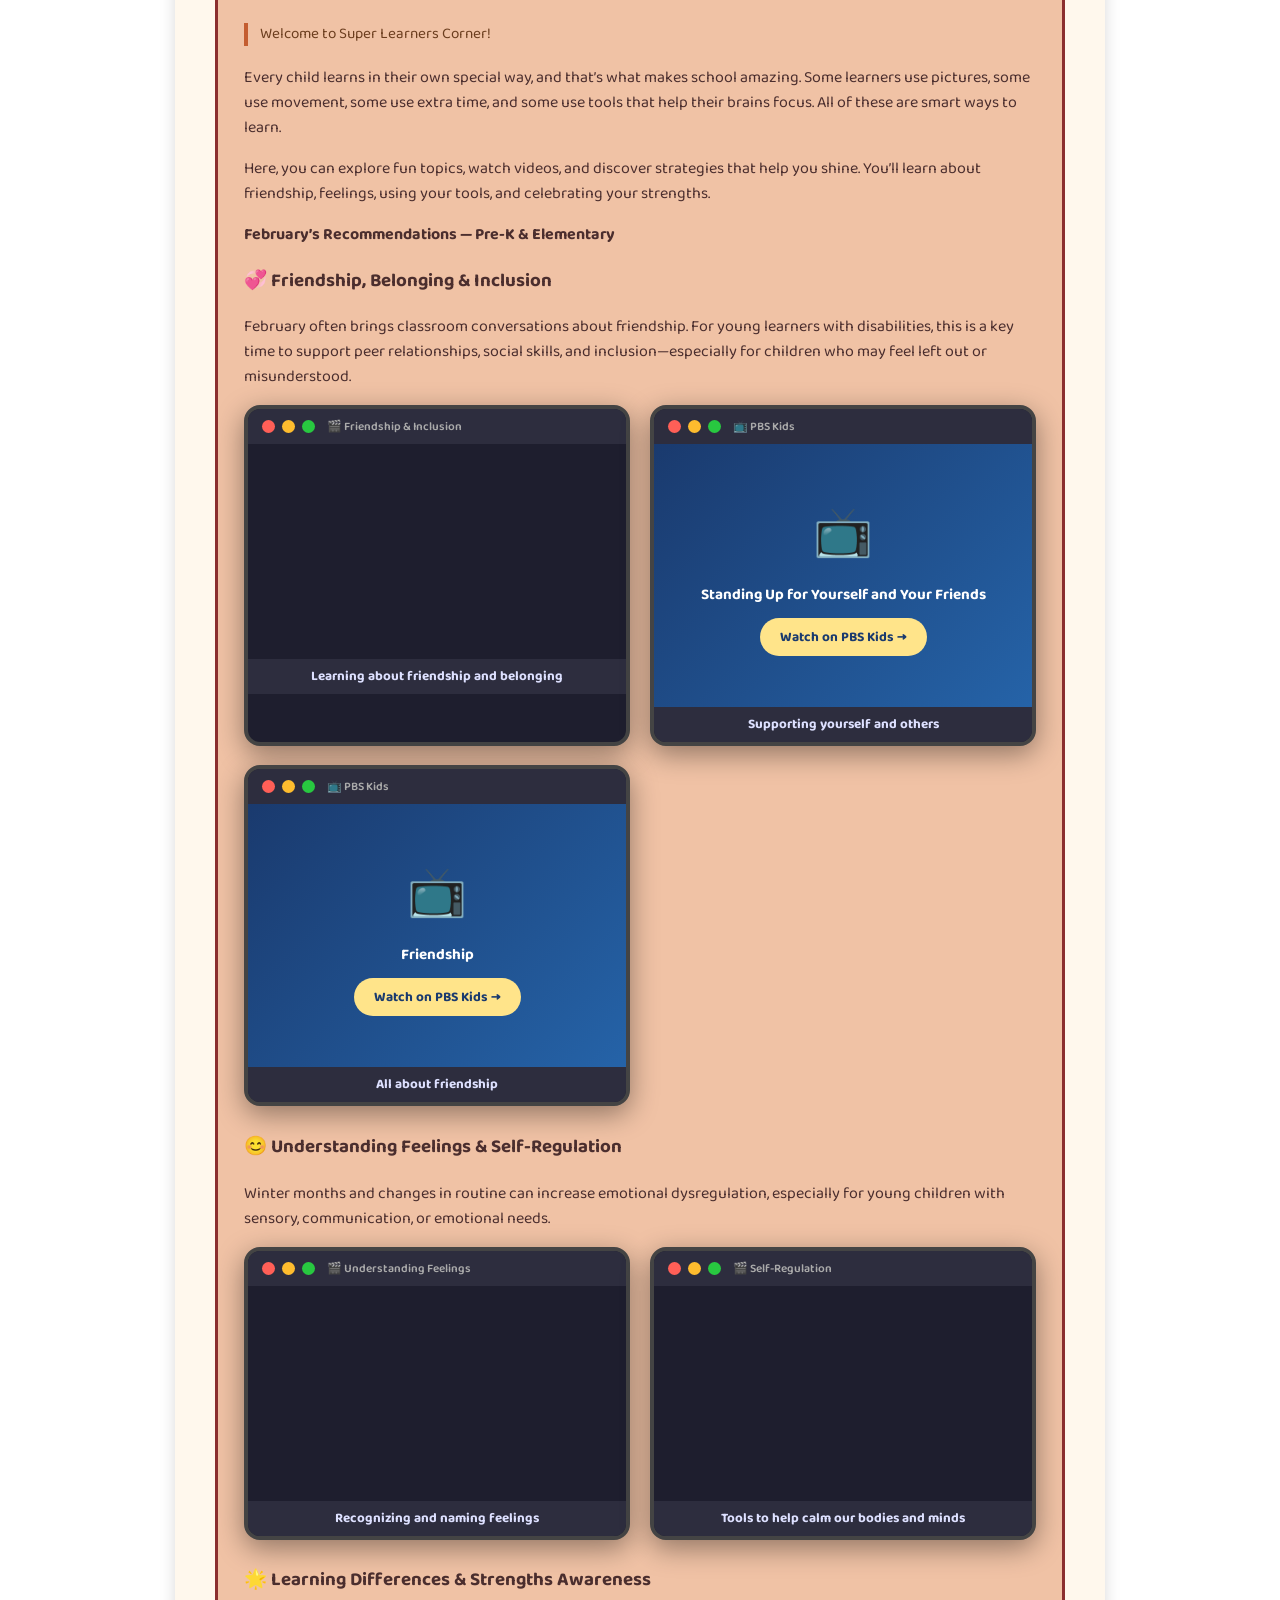
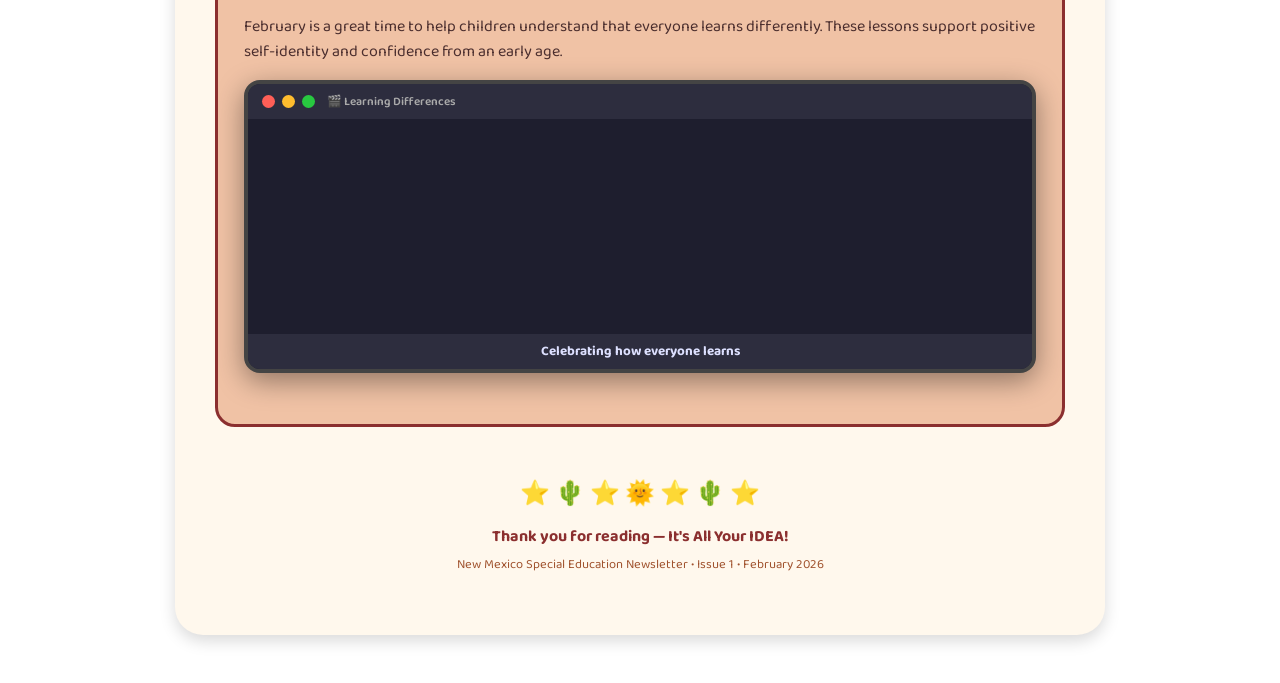
==== commit 96c2714a: "Testing icon options Testing icon options" ====
--- a/index.html
+++ b/index.html
@@ -23,7 +23,7 @@
     </div>
 
     <!-- ================= WELCOME ================= -->
-    <div class="section highlight animate-in" style="--section-icon: '🏡';">
+    <div class="section highlight animate-in">
       <h2>🏡 Welcome!</h2>
       <p class="section-intro">
         This page is here to support you throughout your educational journey.
@@ -39,7 +39,7 @@
     </div>
 
     <!-- ================= ALEX SHARES ================= -->
-    <div class="section alex-shares animate-in" style="--section-icon: '📣';">
+    <div class="section alex-shares animate-in">
       <h2>📣 Alex Shares!</h2>
 
       <p class="section-intro">
@@ -153,7 +153,7 @@
     </div>
 
     <!-- ══════════════ SCHOLARSHIPS ══════════════ -->
-    <div class="section scholarships animate-in" style="--section-icon: '💼';">
+    <div class="section scholarships animate-in">
       <h2>💼 Scholarships & Funding for Students</h2>
     
     
@@ -242,7 +242,7 @@
     </div>
 
     <!-- ================= HIGH SCHOOL SUCCESS HUB ================= -->
-    <div class="section high-school animate-in" style="--section-icon: '🎓';">
+    <div class="section high-school animate-in">
       <div class="grade-badge badge-purple">🎓 High School</div>
     
       <h2>🎓 High School Success Hub</h2>
@@ -319,7 +319,7 @@
     </div>
 
     <!-- ══════════════ MIDDLE SCHOOL ══════════════ -->
-    <div class="section purple animate-in" style="--section-icon: '🎒';">
+    <div class="section purple animate-in">
       
       
       <h2>🎒 Middle School Corner</h2>
@@ -430,7 +430,7 @@
     </div>
 
     <!-- ══════════════ PRE-K – ELEMENTARY ══════════════ -->
-    <div class="section highlight animate-in" style="--section-icon: '🦸';">
+    <div class="section highlight animate-in">
 
       <h2>🦸 Super Learners Corner (Pre‑K – 5th)</h2>
       
--- a/css/newsletter.css
+++ b/css/newsletter.css
@@ -278,7 +278,6 @@
   line-height: 1.5;
 }
 
-
 /* ============================================================
    ANIMATE-IN — sections slide up on scroll
 ============================================================ */
@@ -764,53 +763,6 @@
 }
 
 /* ============================================================
-   SECTION CIRCLE ICONS — feature‑toggled
-   Turn on by adding `.circle-icons-on` to <body>
-============================================================ */
-
-.circle-icons-on .section::before {
-  display: flex;
-  align-items: center;
-  justify-content: center;
-  font-size: 1.2rem;
-}
-
-/* Welcome */
-.circle-icons-on .section.highlight::before {
-  content: "🏡";
-}
-
-/* Alex Shares */
-.circle-icons-on .section.alex-shares::before {
-  content: "📣";
-}
-
-/* Community Events */
-.circle-icons-on .section.events::before {
-  content: "📅";
-}
-
-/* Scholarships */
-.circle-icons-on .section.scholarships::before {
-  content: "💼";
-}
-
-/* High School */
-.circle-icons-on .section.high-school::before {
-  content: "🎓";
-}
-
-/* Middle School */
-.circle-icons-on .section.middle-school::before {
-  content: "🎒";
-}
-
-/* Pre‑K / Super Learners */
-.circle-icons-on .section.super-learners::before {
-  content: "🦸";
-}
-
-/* ============================================================
    STEP 2 – Disable large circles + NM theme figures ONLY
    (No animation or layout changes yet)
 ============================================================ */
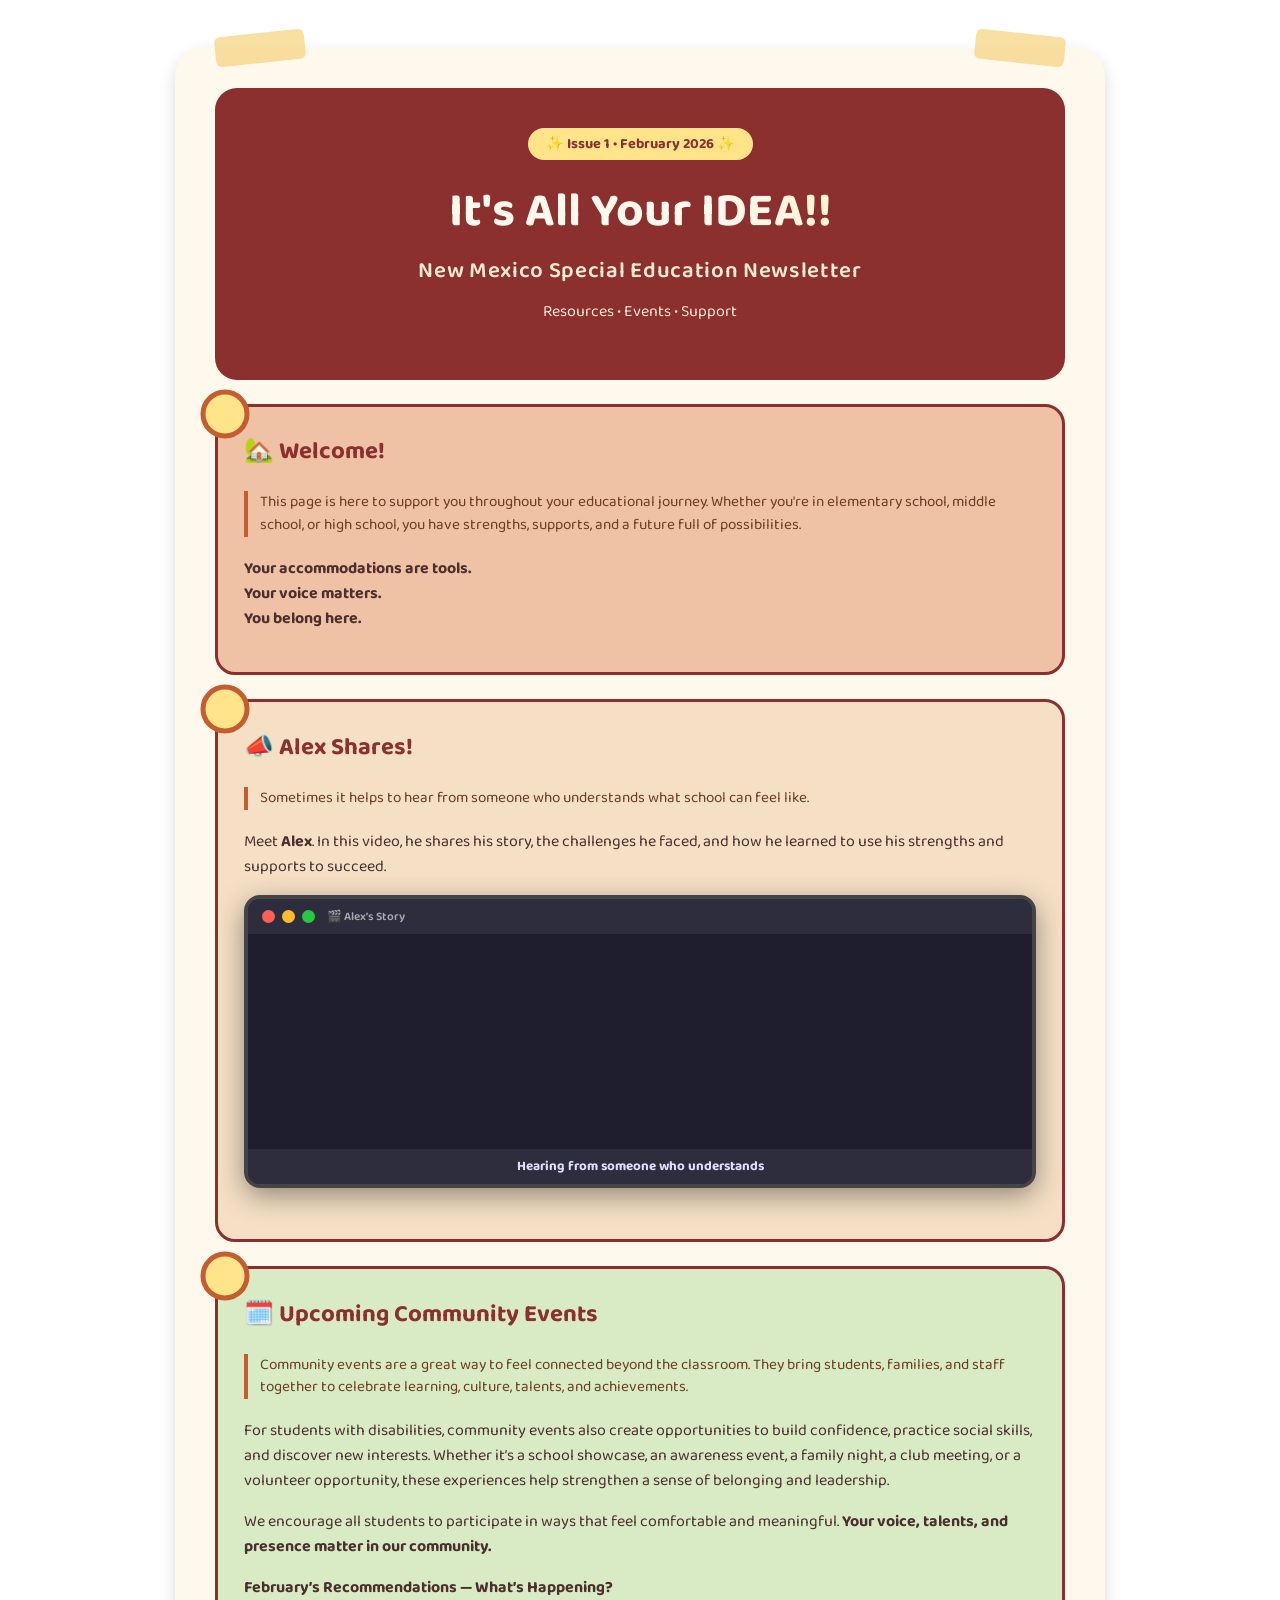
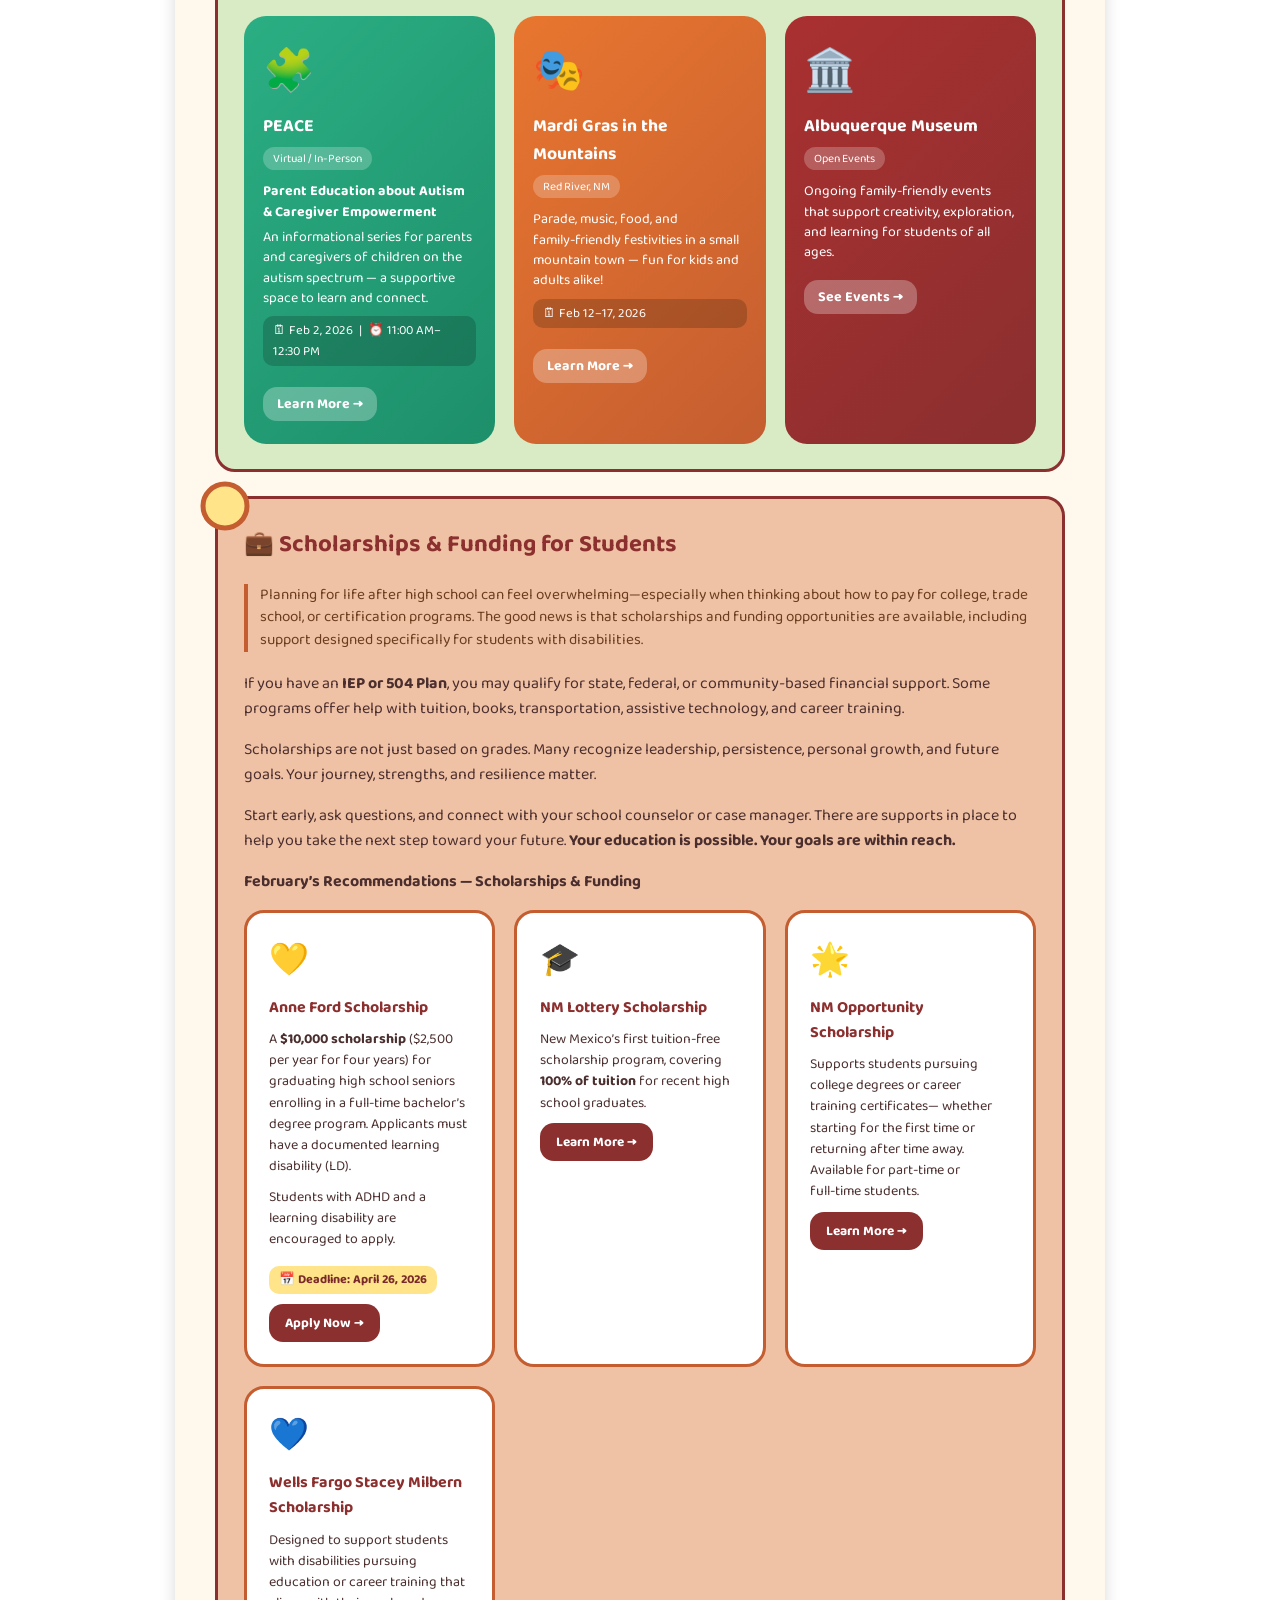
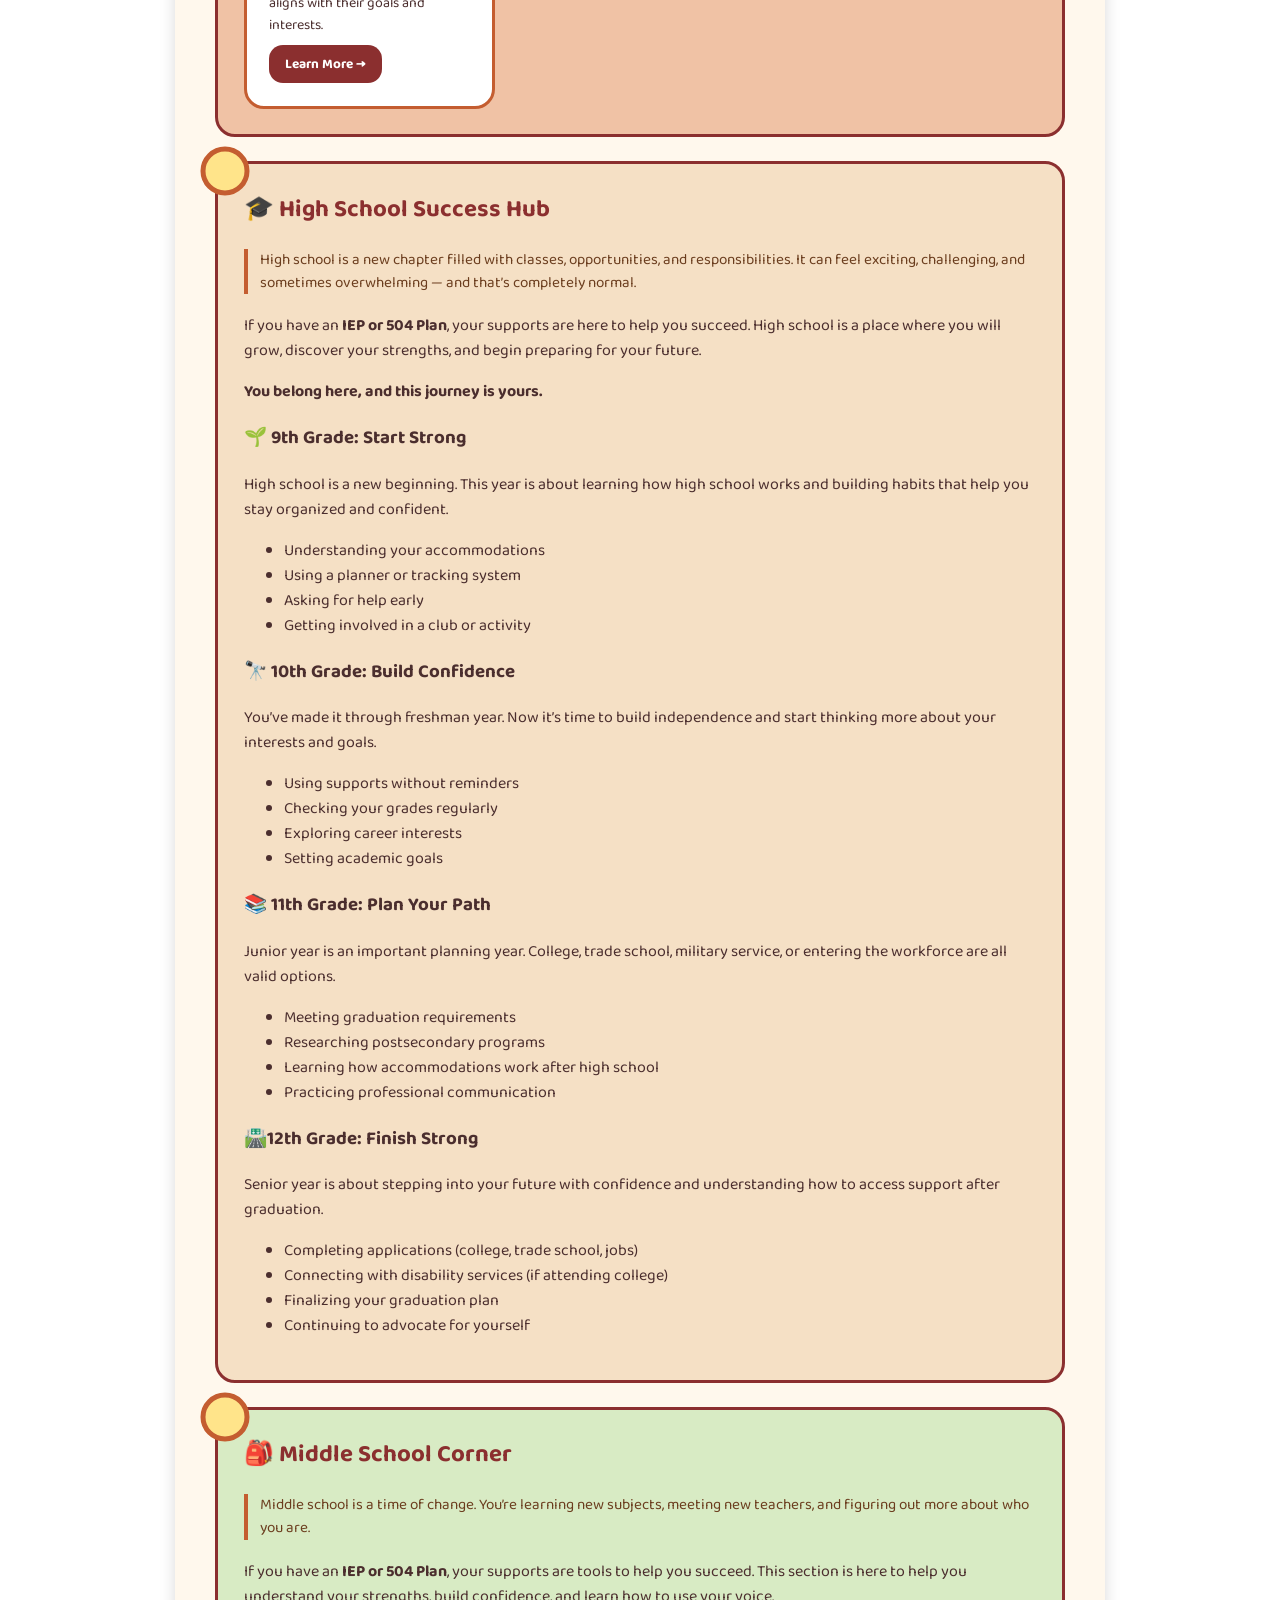
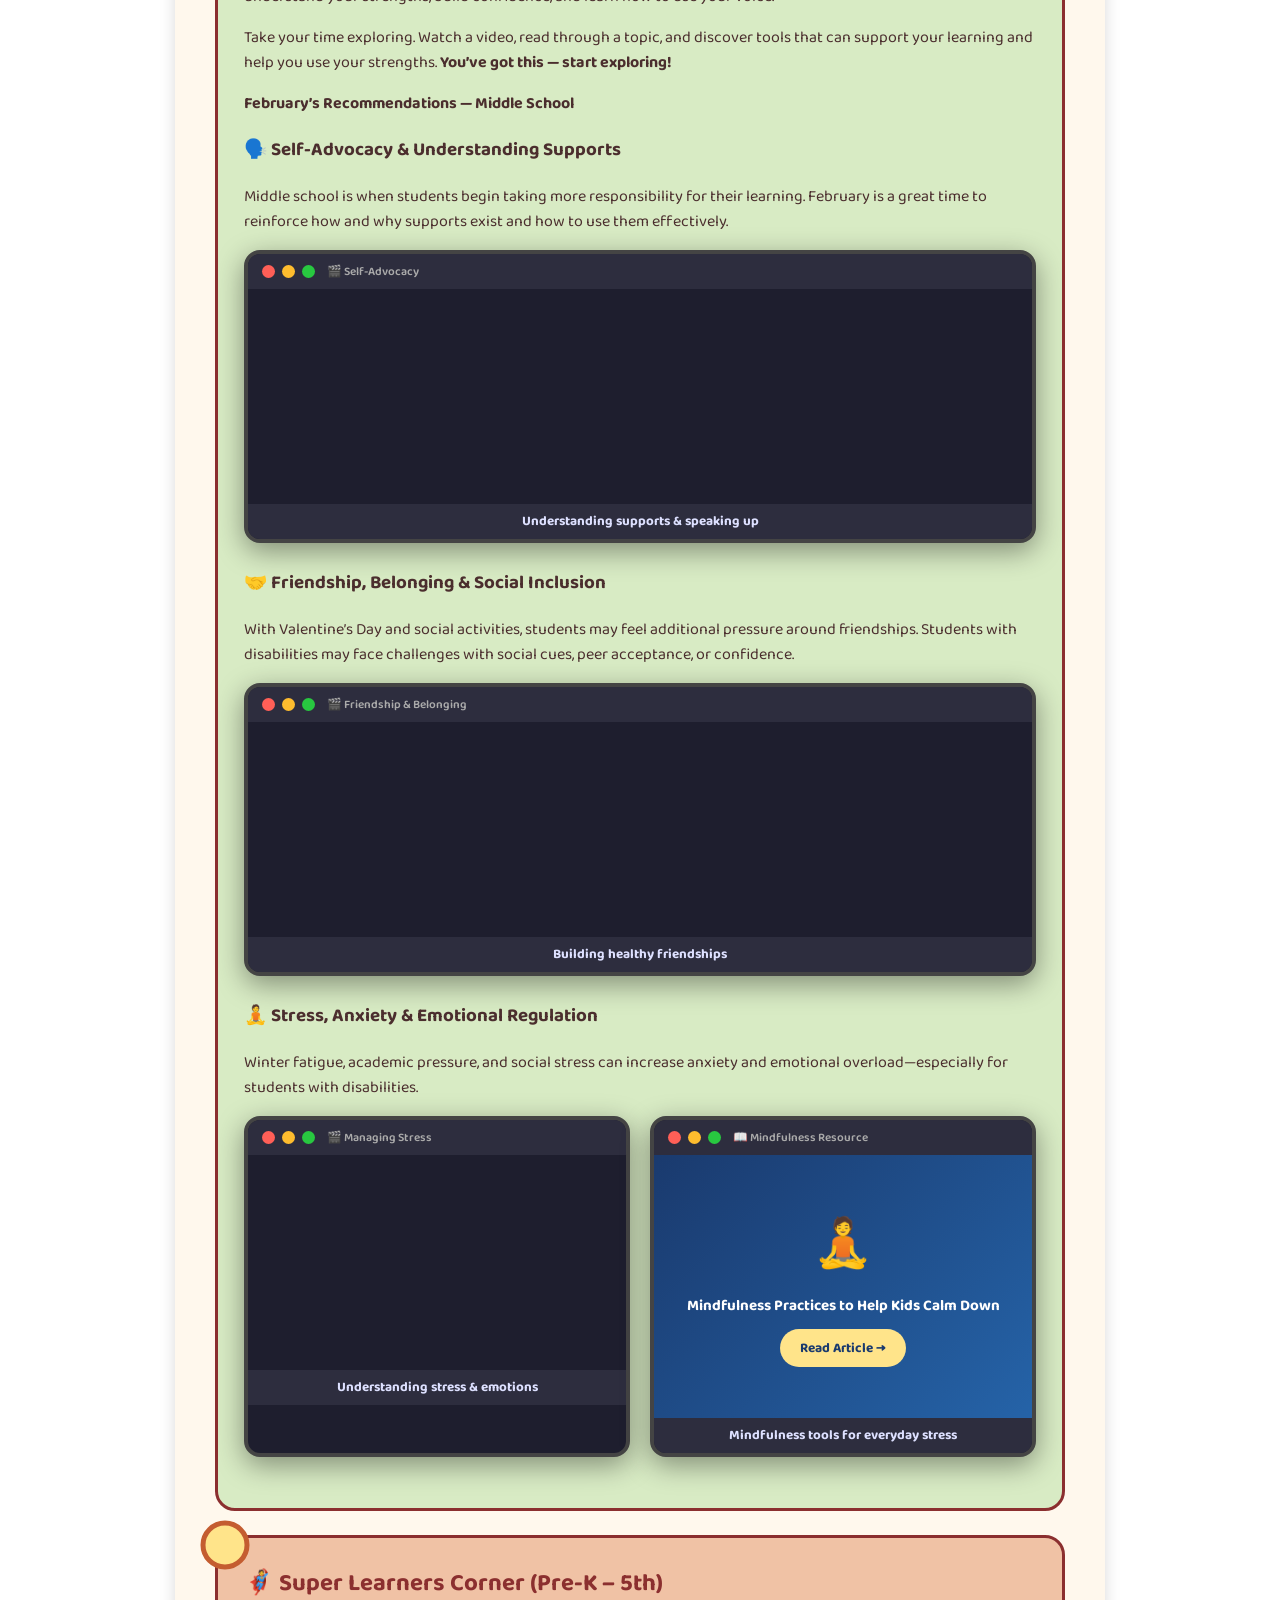
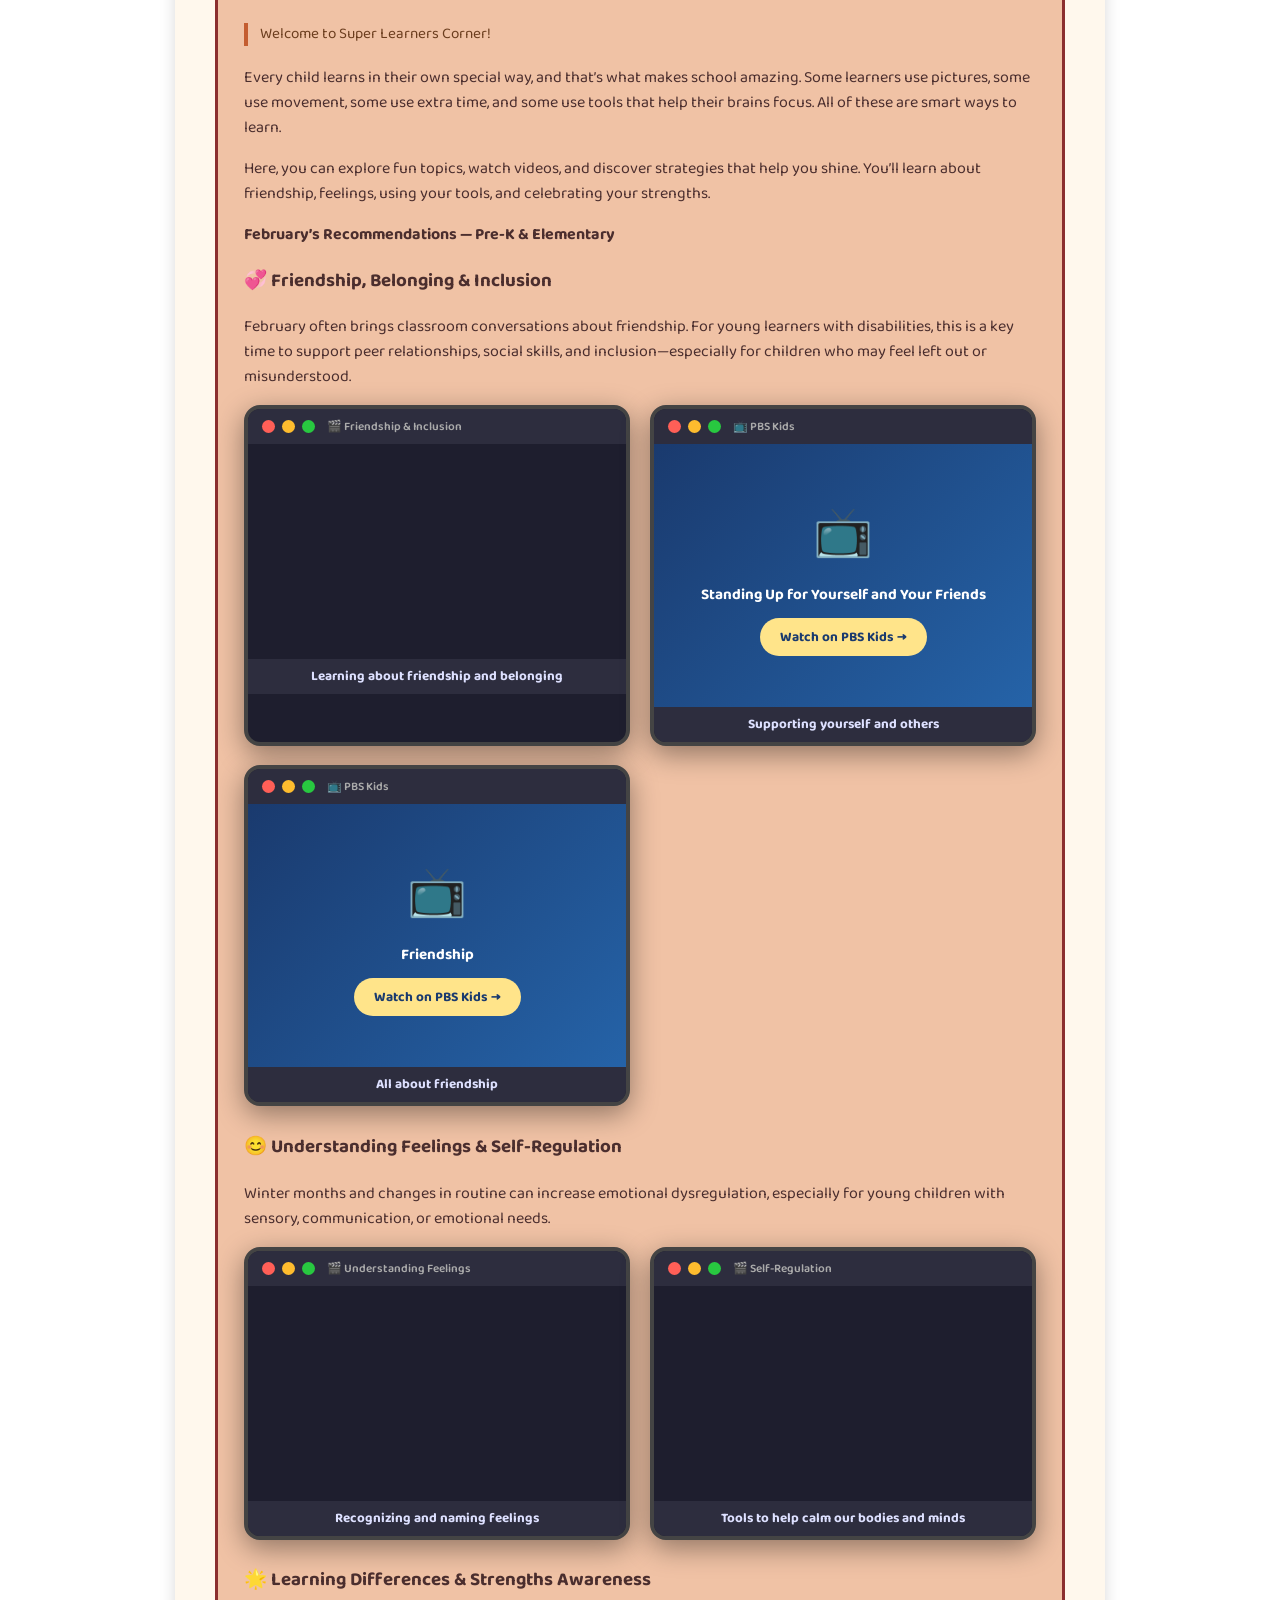
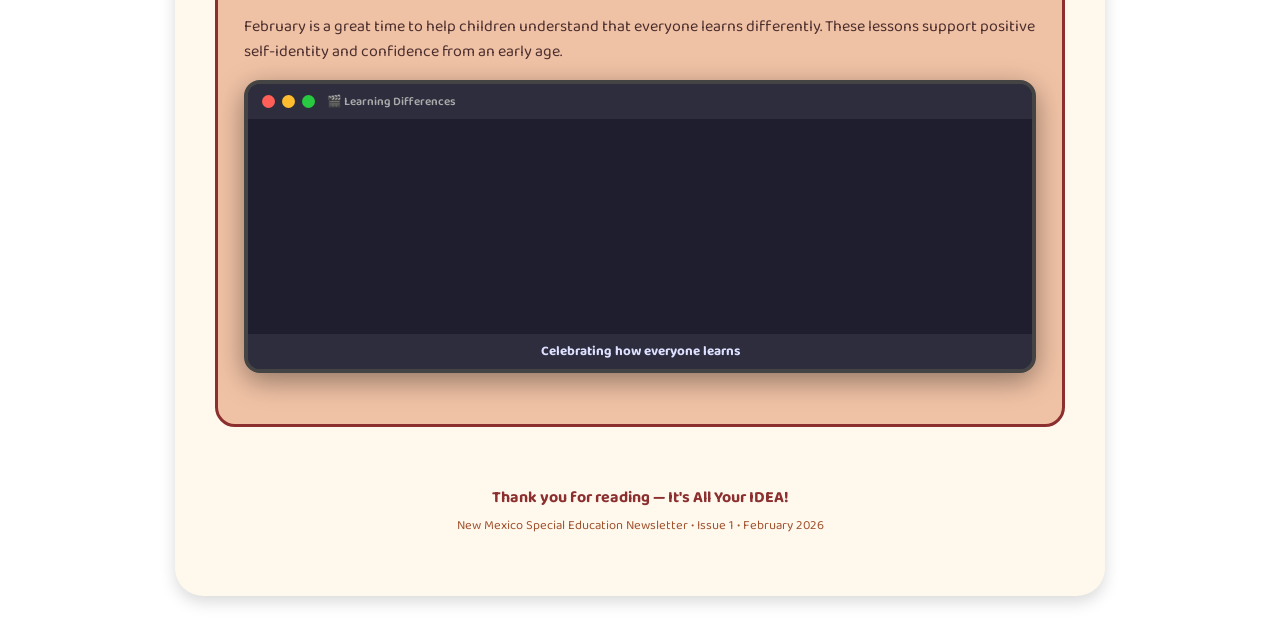
==== commit 3251017a: "Remove Stars and Shimmer" ====
--- a/index.html
+++ b/index.html
@@ -574,7 +574,7 @@
     
     <!-- ══════════════ FOOTER ══════════════ -->
     <div class="footer">
-      <div class="footer-stars">⭐ 🌵 ⭐ 🌞 ⭐ 🌵 ⭐</div>
+      <div class="footer-stars"></div>
       <p>Thank you for reading — It's All Your IDEA!</p>
       <p class="footer-sub">New Mexico Special Education Newsletter • Issue 1 • February 2026</p>
     </div>
--- a/css/newsletter.css
+++ b/css/newsletter.css
@@ -221,7 +221,7 @@
   -webkit-background-clip: text;
   -webkit-text-fill-color: transparent;
   background-clip: text;
-  animation: shimmer 4s linear infinite;
+  animation: none;
 }
 
 /* ============================================================
